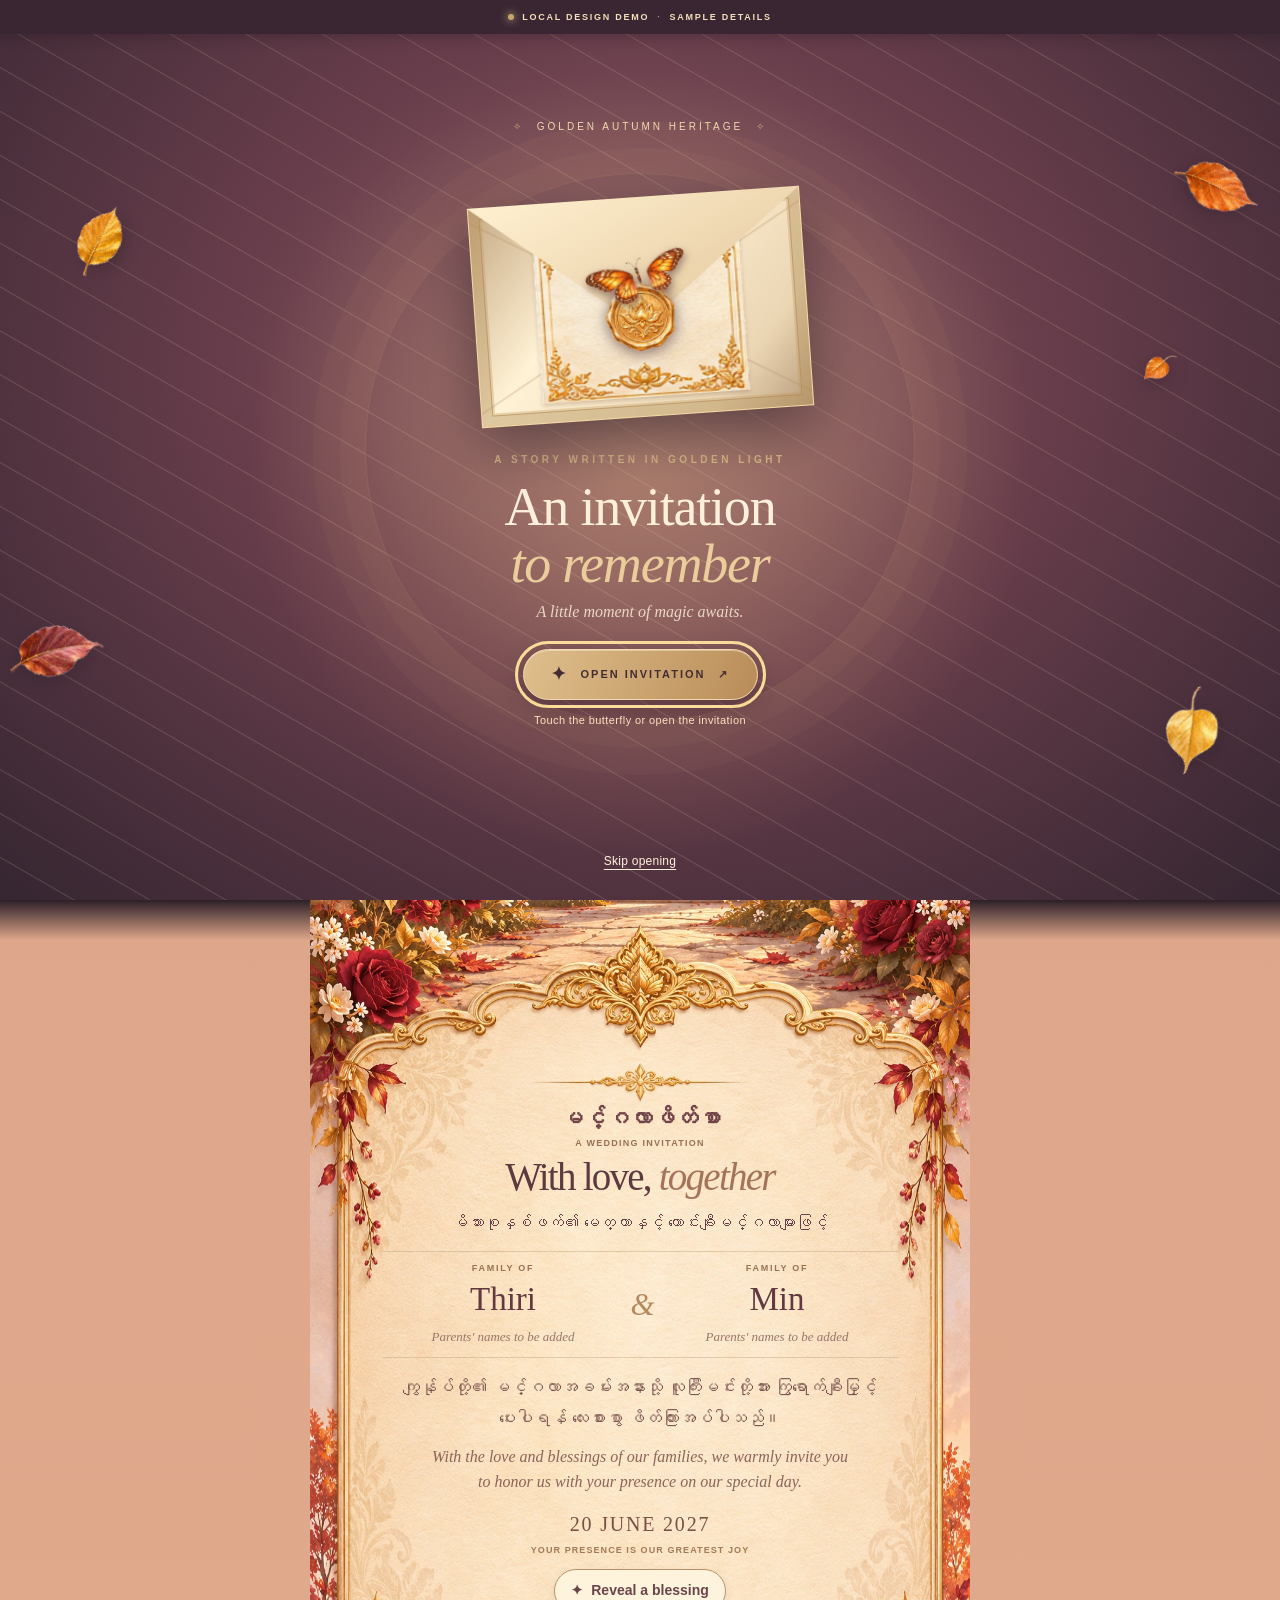
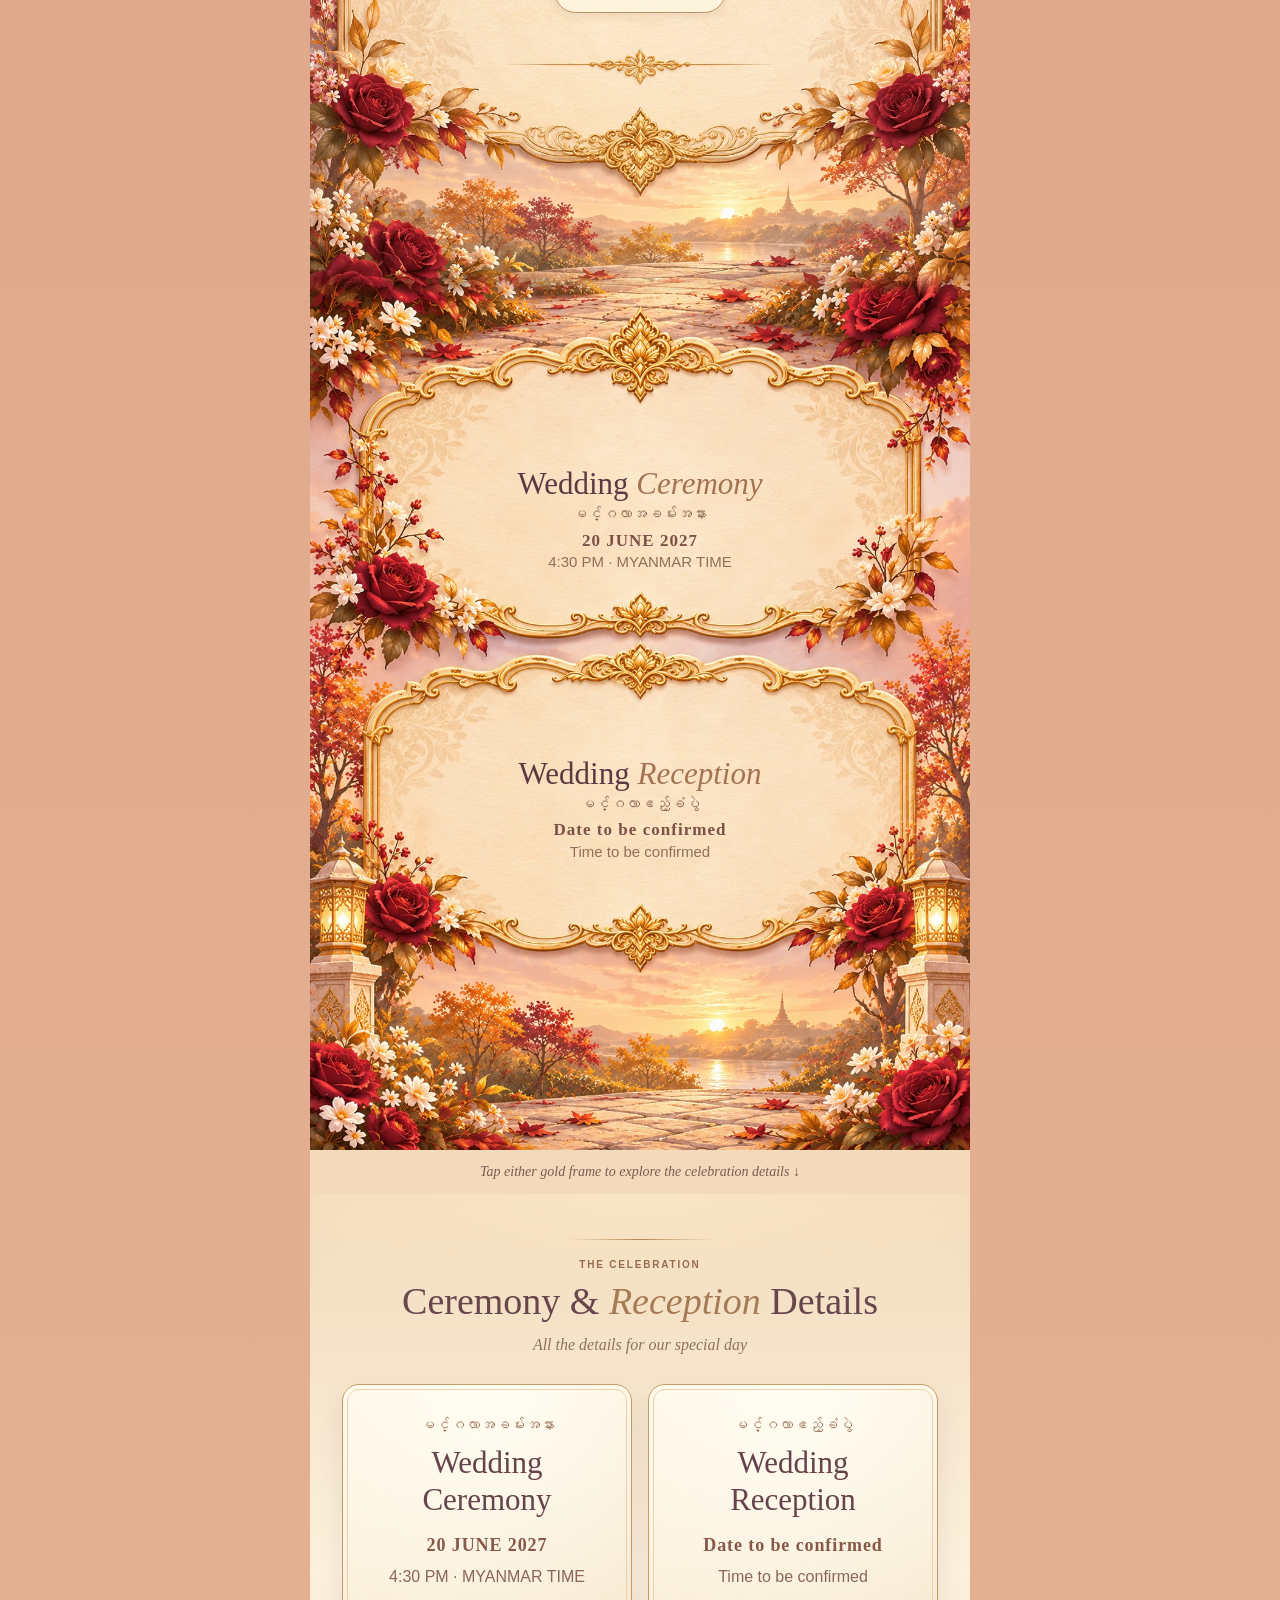
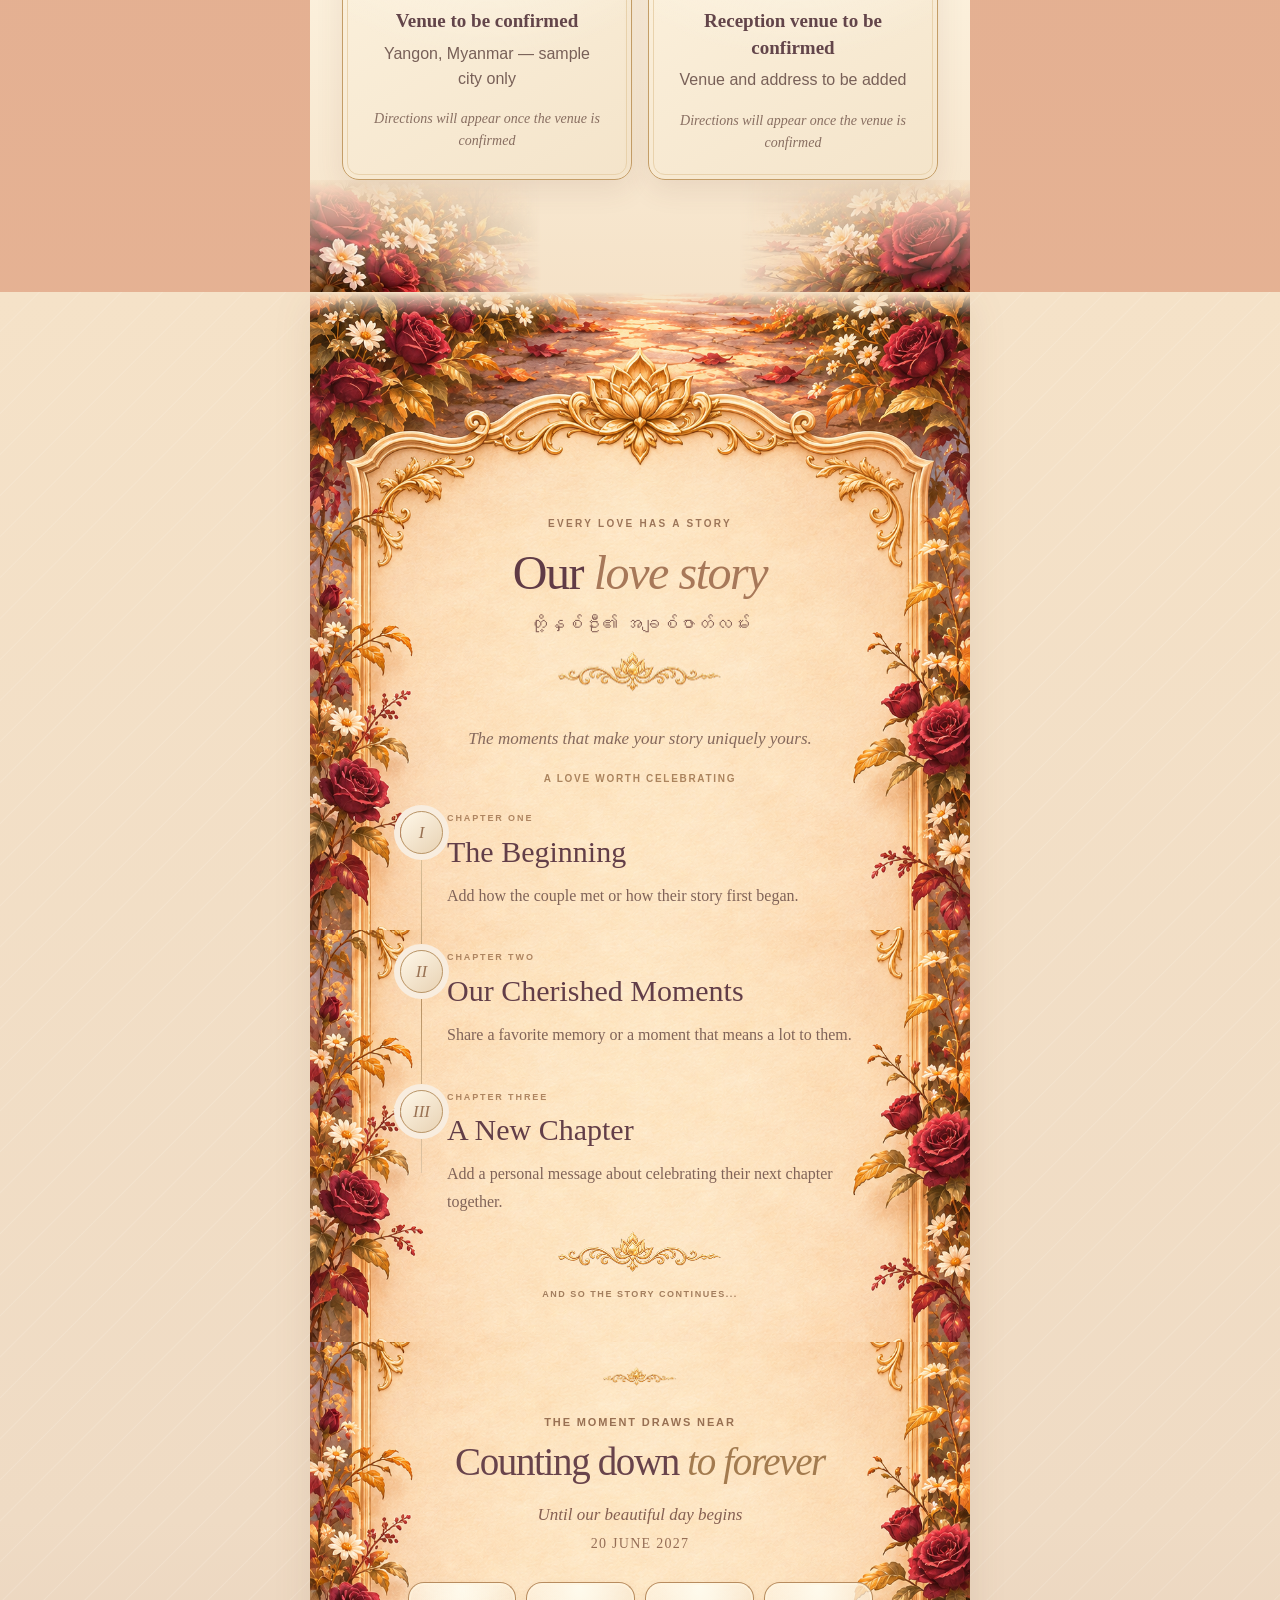
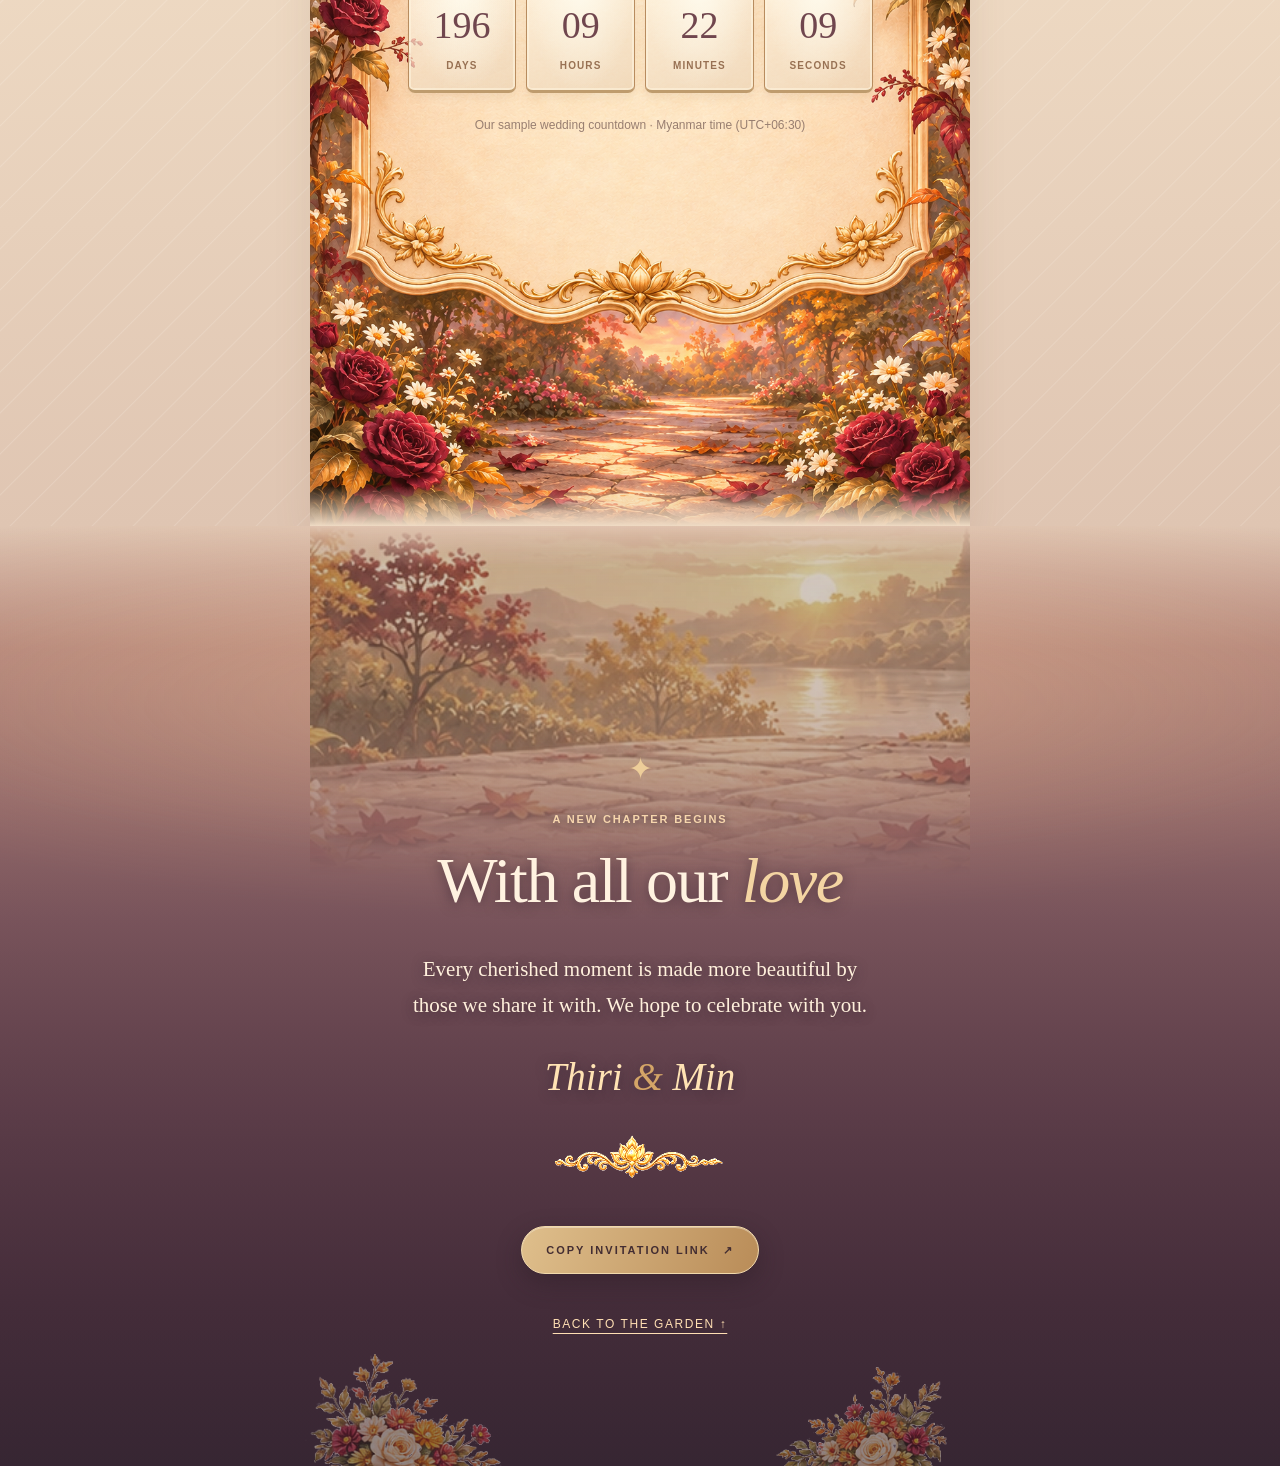
==== index.html @ 83f344c3 "feat(closing): add foreground path to bridge the illustration boundary" ====
<!doctype html>
<html lang="en">
<head>
  <meta charset="utf-8" />
  <meta name="viewport" content="width=device-width, initial-scale=1, viewport-fit=cover" />
  <meta name="theme-color" content="#4d2f39" />
  <meta name="description" content="Golden Autumn Heritage — an interactive Myanmar-inspired wedding invitation prototype." />
  <title>Golden Autumn Heritage — Interactive Invitation Preview</title>
  <link rel="stylesheet" href="styles.css" />
  <link rel="stylesheet" href="artwork.css" />
  <link rel="stylesheet" href="invitation.css" />
  <link rel="stylesheet" href="events.css" />
  <link rel="stylesheet" href="events-art.css" />
  <link rel="stylesheet" href="story.css" />
  <link rel="stylesheet" href="hero-quality.css" />
  <link rel="stylesheet" href="flow-quality.css" />
  <link rel="stylesheet" href="event-reading.css" />
  <link rel="stylesheet" href="scene-motion.css" />
  <link rel="stylesheet" href="garden-ambient.css" />
  <link rel="stylesheet" href="skin-themes.css" />
  <link rel="stylesheet" href="story-art-v5.css" />
  <link rel="stylesheet" href="countdown-garden.css" />
  <link rel="stylesheet" href="closing-garden.css" />
</head>
<body class="not-opened">
  <div class="demo-bar" aria-label="Prototype notice"><span class="demo-indicator"></span> LOCAL DESIGN DEMO <span class="demo-separator">·</span> SAMPLE DETAILS</div>

  <div class="cover" id="openingCover" role="dialog" aria-modal="true" aria-labelledby="openingTitle">
    <div class="cover-aura" aria-hidden="true"></div>
    <div class="cover-leaves" aria-hidden="true">
      <img src="23_leaf_golden_teak.png" class="cover-leaf c1" alt="" />
      <img src="24_leaf_copper_teak.png" class="cover-leaf c2" alt="" />
      <img src="25_leaf_burgundy_teak.png" class="cover-leaf c3" alt="" />
      <img src="26_leaf_golden_bodhi.png" class="cover-leaf c4" alt="" />
      <img src="27_leaf_orange_bodhi.png" class="cover-leaf c5" alt="" />
    </div>
    <div class="cover-topline"><span class="star">✧</span> <span class="skin-name">GOLDEN AUTUMN HERITAGE</span> <span class="star">✧</span></div>
    <button class="envelope" type="button" aria-label="Tap the butterfly to open the invitation">
      <span class="envelope-top"></span><span class="envelope-bottom"></span>
      <img class="opening-card-art" src="29_opening_invitation_card.png" alt="" />
      <span class="envelope-trim"></span>
      <span class="wax-seal"><img class="wax-seal-art" src="30_wax_seal.png" alt="" /></span>
      <span class="butterfly butterfly--cover" id="butterfly" aria-hidden="true">
        <img class="wing wing--left" src="21_butterfly_left_wing.png" alt="" />
        <img class="wing wing--right" src="22_butterfly_right_wing.png" alt="" />
        <img class="butterfly-body" src="20_butterfly_body.png" alt="" />
      </span>
    </button>
    <div class="cover-copy"><span class="overline">A STORY WRITTEN IN GOLDEN LIGHT</span><h1 id="openingTitle">An invitation<br /><em>to remember</em></h1><p>A little moment of magic awaits.</p></div>
    <button id="openInvitation" class="open-button" type="button"><span class="open-button-icon">✦</span> OPEN INVITATION <span aria-hidden="true">↗</span></button>
    <p class="cover-hint">Touch the butterfly or open the invitation</p>
    <button class="skip-button" id="skipOpening" type="button">Skip opening</button>
  </div>

  <main id="mainContent" inert>
    <section class="hero" id="home" aria-label="Welcome to the wedding invitation">
      <div class="hero-scene" aria-hidden="true">
        <!-- One cohesive master illustration; do not split the gateway, trees or flowers. -->
        <picture>
          <source type="image/webp" srcset="art/golden_autumn_heritage_master_v4.webp" />
          <img class="hero-master" src="art/golden_autumn_heritage_master_v4.png" alt="" width="853" height="1844" fetchpriority="high" decoding="async" />
        </picture>
        <!-- Only temporary leaves from the butterfly opening; not scroll/parallax layers. -->
        <div class="leaf-field" id="leafField"></div>
        <div class="garden-ambient" id="gardenAmbient" aria-hidden="true"></div>
      </div>
      <div class="hero-topline"><span>❦</span> <span class="skin-name">GOLDEN AUTUMN HERITAGE</span> <span>❦</span></div>
      <!-- Optional replayable magic: independent transparent butterfly, never
           animated scenery. Native button stays keyboard and touch accessible. -->
      <button class="hero-butterfly-button" id="heroButterfly" type="button"
              aria-label="Watch the butterfly take a short flight">
        <span class="hero-butterfly" aria-hidden="true">
          <img class="hero-butterfly-wing hero-butterfly-wing--left" src="21_butterfly_left_wing.png" alt="" width="39" height="58" loading="lazy" decoding="async" />
          <img class="hero-butterfly-wing hero-butterfly-wing--right" src="22_butterfly_right_wing.png" alt="" width="39" height="58" loading="lazy" decoding="async" />
          <img class="hero-butterfly-body" src="20_butterfly_body.png" alt="" width="26" height="63" loading="lazy" decoding="async" />
        </span>
        <span class="hero-butterfly-hint" aria-hidden="true">TAP FOR MAGIC</span>
      </button>

      <div class="hero-words" id="heroWords">
        <p class="hero-eyebrow">TOGETHER WITH THEIR FAMILIES</p>
        <p class="hero-smalltitle">THE WEDDING OF</p>
        <h2 tabindex="-1" id="heroTitle"><span data-name="first">Thiri</span><span class="ampersand">&</span><span data-name="second">Min</span></h2>
        <img src="31_gold_ornamental_divider.png" class="divider-art" alt="" />
        <p class="hero-date" data-date-text>20 JUNE 2027</p>
        <p class="hero-subtitle">A celebration of love, family & forever</p>
      </div>
      <a class="scroll-cue" href="#invitation" aria-label="Scroll to the invitation"><span>SCROLL TO EXPLORE</span><span class="scroll-line"></span></a>
    </section>

    <div class="garden-flow">
      <section class="content-section invitation-section" id="invitation" aria-labelledby="invitationTitle">
        <!-- One approved illustrated invitation master; the artwork is applied in CSS
             as a scalable nine-slice of the SAME image to protect ornate corners
             while allowing variable-length Burmese and English text. -->
        <article class="heritage-invitation" aria-label="Family wedding invitation">
          <div class="heritage-invitation-inner">
            <header class="invitation-section-intro">
              <p class="heritage-burmese-title" lang="my">မင်္ဂလာဖိတ်စာ</p>
              <p class="heritage-english-title">A WEDDING INVITATION</p>
              <h2 class="section-heading" id="invitationTitle">With love, <em>together</em></h2>
            </header>

            <p class="heritage-invitation-intro burmese" lang="my">
              မိသားစုနှစ်ဖက်၏ မေတ္တာနှင့် ကောင်းချီးမင်္ဂလာများဖြင့်
            </p>

            <div class="heritage-families" aria-label="The two families">
              <div class="heritage-family">
                <p class="heritage-family-label">FAMILY OF</p>
                <strong class="heritage-family-person" data-name="first">Thiri</strong>
                <span class="heritage-family-parents" data-family="first">Parents' names to be added</span>
              </div>
              <span class="heritage-family-join" aria-hidden="true">&amp;</span>
              <div class="heritage-family">
                <p class="heritage-family-label">FAMILY OF</p>
                <strong class="heritage-family-person" data-name="second">Min</strong>
                <span class="heritage-family-parents" data-family="second">Parents' names to be added</span>
              </div>
            </div>

            <p class="heritage-invitation-main burmese" lang="my">
              ကျွန်ုပ်တို့၏ မင်္ဂလာအခမ်းအနားသို့ လူကြီးမင်းတို့အား
              ကြွရောက်ချီးမြှင့်ပေးပါရန် လေးစားစွာ ဖိတ်ကြားအပ်ပါသည်။
            </p>
            <p class="heritage-invitation-translation">
              With the love and blessings of our families, we warmly invite you
              to honor us with your presence on our special day.
            </p>
            <p class="heritage-date" data-date-text>20 JUNE 2027</p>
            <p class="heritage-footer-note">YOUR PRESENCE IS OUR GREATEST JOY</p>
            <button class="heritage-blessing-button" id="blessingToggle" type="button"
                    aria-expanded="false" aria-controls="invitationBlessing">
              <span aria-hidden="true">✦</span> <span class="heritage-blessing-label">Reveal a blessing</span>
            </button>
            <div class="heritage-blessing" id="invitationBlessing" hidden>
              <p lang="my">မေတ္တာတရားနှင့် ပျော်ရွှင်မှုများ အမြဲပြည့်ဝပါစေ။</p>
              <p>May your days together be filled with love, joy and cherished memories.</p>
            </div>
          </div>
        </article>
        <p class="fine-print heritage-demo-note">Demo invitation: replace the couple, date and parents' names with confirmed details before sharing with guests.</p>
      </section>

      <section class="content-section details-section" id="details" aria-labelledby="detailsTitle">
        <h2 class="scene-accessible-title" id="detailsTitle">Wedding Ceremony &amp; Reception</h2>
        <!-- One complete illustration, with BOTH carved event frames painted into it.
             The verified original PNG is stored locally in art/ and has matching source hash. -->
        <div class="ceremony-master-scene">
          <picture>
            <source type="image/webp" srcset="art/section3_ceremony_reception_master.webp" />
            <img class="ceremony-master-art" src="art/section3_ceremony_reception_master.png" width="1086" height="1448" loading="lazy" decoding="async" alt="" />
          </picture>

          <!-- A visual summary on the original hand-painted frames. The entire
               actionable event information is presented in readable cards below. -->
          <div class="celebration-events" aria-hidden="true">
            <article class="celebration-event" data-event="ceremony">
              <div class="celebration-event-inner">
                <h3>Wedding <em>Ceremony</em></h3>
                <p class="celebration-event-myanmar" lang="my">မင်္ဂလာအခမ်းအနား</p>
                <time class="celebration-event-date" data-event-field="date">20 JUNE 2027</time>
                <p class="celebration-event-time" data-event-field="time">4:30 PM · MYANMAR TIME</p>
              </div>
            </article>
            <article class="celebration-event" data-event="reception">
              <div class="celebration-event-inner">
                <h3>Wedding <em>Reception</em></h3>
                <p class="celebration-event-myanmar" lang="my">မင်္ဂလာဧည့်ခံပွဲ</p>
                <time class="celebration-event-date" data-event-field="date">Date to be confirmed</time>
                <p class="celebration-event-time" data-event-field="time">Time to be confirmed</p>
              </div>
            </article>
          </div>
          <a class="event-panel-hotspot event-panel-hotspot--ceremony" href="#ceremonyDetails"
             aria-label="View full wedding ceremony information"></a>
          <a class="event-panel-hotspot event-panel-hotspot--reception" href="#receptionDetails"
             aria-label="View full wedding reception information"></a>
        </div>
        <p class="event-panel-hint">Tap either gold frame to explore the celebration details <span aria-hidden="true">↓</span></p>

        <div class="event-reading-section" aria-labelledby="eventReadingTitle">
          <p class="event-reading-eyebrow">THE CELEBRATION</p>
          <h3 id="eventReadingTitle" class="event-reading-title">Ceremony &amp; <em>Reception</em> Details</h3>
          <p class="event-reading-caption">All the details for our special day</p>
          <div class="event-reading-grid">
            <article class="event-reading-card" id="ceremonyDetails" data-event="ceremony" aria-labelledby="ceremonyTitle">
              <p class="event-reading-type" lang="my">မင်္ဂလာအခမ်းအနား</p>
              <h4 id="ceremonyTitle">Wedding Ceremony</h4>
              <time class="event-reading-date" data-event-field="date">20 JUNE 2027</time>
              <p class="event-reading-time" data-event-field="time">4:30 PM · MYANMAR TIME</p>
              <p class="event-reading-venue" data-event-field="venue">Venue to be confirmed</p>
              <p class="event-reading-address" data-event-field="address">Yangon, Myanmar — sample city only</p>
              <a class="event-reading-directions" data-event-link hidden target="_blank" rel="noopener noreferrer" aria-label="Open directions to the wedding ceremony venue">GET DIRECTIONS <span aria-hidden="true">↗</span></a>
              <p class="event-reading-pending" data-event-pending>Directions will appear once the venue is confirmed</p>
            </article>
            <article class="event-reading-card" id="receptionDetails" data-event="reception" aria-labelledby="receptionTitle">
              <p class="event-reading-type" lang="my">မင်္ဂလာဧည့်ခံပွဲ</p>
              <h4 id="receptionTitle">Wedding Reception</h4>
              <time class="event-reading-date" data-event-field="date">Date to be confirmed</time>
              <p class="event-reading-time" data-event-field="time">Time to be confirmed</p>
              <p class="event-reading-venue" data-event-field="venue">Reception venue to be confirmed</p>
              <p class="event-reading-address" data-event-field="address">Venue and address to be added</p>
              <a class="event-reading-directions" data-event-link hidden target="_blank" rel="noopener noreferrer" aria-label="Open directions to the reception venue">GET DIRECTIONS <span aria-hidden="true">↗</span></a>
              <p class="event-reading-pending" data-event-pending>Directions will appear once the venue is confirmed</p>
            </article>
          </div>
        </div>
        <p class="celebration-disclaimer">Sample celebration details only. Confirm all dates, times, and venues before sharing this invitation with guests.</p>
      </section>

      <section class="content-section countdown-section story-countdown-section" id="countdown" aria-labelledby="storyTitle">
        <!-- The source painting is a repeatable ornate frame: upper/lower
             crests remain proportional, floral sides tile, editable text grows. -->
        <div class="story-illustrated-frame" aria-label="Illustrated love-story garden">
          <div class="story-illustrated-body">
        <div class="story-intro">
          <p class="eyebrow">EVERY LOVE HAS A STORY</p>
          <h2 class="section-heading" id="storyTitle">Our <em>love story</em></h2>
          <p class="story-intro-burmese" lang="my">တို့နှစ်ဦး၏ အချစ်ဇာတ်လမ်း</p>
          <img class="story-ornament" src="31_gold_ornamental_divider.png" alt="" loading="lazy" />
        </div>

        <div class="story-paper" aria-label="Personalizable love story">
          <div class="story-paper-inner">
            <p class="story-lede" data-story-intro>The moments that make your story uniquely yours.</p>
            <img class="story-corner story-corner--tl" src="32_gold_corner_ornament.png" alt="" loading="lazy" />
            <img class="story-corner story-corner--tr" src="32_gold_corner_ornament.png" alt="" loading="lazy" />
            <p class="story-caption">A LOVE WORTH CELEBRATING</p>

            <div class="story-chapters">
              <article class="story-chapter">
                <span class="story-chapter-marker" aria-hidden="true">I</span>
                <div class="story-chapter-content">
                  <p class="story-chapter-kicker">CHAPTER ONE</p>
                  <h3 data-story-title="0">The Beginning</h3>
                  <p data-story-text="0">Add how the couple met or how their story first began.</p>
                </div>
              </article>
              <article class="story-chapter">
                <span class="story-chapter-marker" aria-hidden="true">II</span>
                <div class="story-chapter-content">
                  <p class="story-chapter-kicker">CHAPTER TWO</p>
                  <h3 data-story-title="1">Our Cherished Moments</h3>
                  <p data-story-text="1">Share a favorite memory or a moment that means a lot to them.</p>
                </div>
              </article>
              <article class="story-chapter">
                <span class="story-chapter-marker" aria-hidden="true">III</span>
                <div class="story-chapter-content">
                  <p class="story-chapter-kicker">CHAPTER THREE</p>
                  <h3 data-story-title="2">A New Chapter</h3>
                  <p data-story-text="2">Add a personal message about celebrating their next chapter together.</p>
                </div>
              </article>
            </div>
            <img class="story-ornament story-paper-ornament" src="31_gold_ornamental_divider.png" alt="" loading="lazy" />
            <p class="story-endnote">AND SO THE STORY CONTINUES...</p>
            <img class="story-corner story-corner--bl" src="32_gold_corner_ornament.png" alt="" loading="lazy" />
            <img class="story-corner story-corner--br" src="32_gold_corner_ornament.png" alt="" loading="lazy" />
          </div>
        </div>

        <!-- The countdown belongs to the same illustrated garden parchment.
             Placing it before the bottom ornament keeps a single environment
             without introducing a second painted scenery seam. -->
        <div class="countdown-panel" aria-labelledby="countdownTitle">
          <img class="story-ornament countdown-ornament" src="31_gold_ornamental_divider.png" alt="" loading="lazy" />
          <p class="eyebrow">THE MOMENT DRAWS NEAR</p>
          <h2 class="section-heading" id="countdownTitle">Counting down <em>to forever</em></h2>
          <p class="countdown-intro" id="countdownStatus">Until our beautiful day begins</p>
          <p class="countdown-date" data-date-text>20 JUNE 2027</p>
          <div class="countdown-grid" role="timer" aria-label="Time remaining until the sample wedding date">
            <div class="countdown-box"><strong id="days">--</strong><span>DAYS</span></div>
            <div class="countdown-box"><strong id="hours">--</strong><span>HOURS</span></div>
            <div class="countdown-box"><strong id="minutes">--</strong><span>MINUTES</span></div>
            <div class="countdown-box"><strong id="seconds">--</strong><span>SECONDS</span></div>
          </div>
          <p class="countdown-footnote">Our sample wedding countdown · Myanmar time (UTC+06:30)</p>
        </div>
          </div><!-- /story-illustrated-body -->
        </div><!-- /story-illustrated-frame -->
        <p class="fine-print story-disclaimer">Love story text and date are demonstration placeholders. Replace them with details approved by the couple before sharing.</p>
      </section>

      <section class="content-section closing-section" id="closing" aria-labelledby="closingTitle">
        <!-- Use the approved lower garden scene as dusk artwork; decorative
             overlays never capture taps or obscure the live closing text. -->
        <div class="closing-garden-horizon" aria-hidden="true"></div>
        <div class="closing-garden-path" aria-hidden="true"></div>
        <div class="closing-garden-haze" aria-hidden="true"></div>
        <div class="closing-floral closing-floral--left" aria-hidden="true"></div>
        <div class="closing-floral closing-floral--right" aria-hidden="true"></div>
        <div class="closing-ornament">✦</div>
        <p class="eyebrow">A NEW CHAPTER BEGINS</p>
        <h2 class="section-heading" id="closingTitle">With all our <em>love</em></h2>
        <p class="closing-body">Every cherished moment is made more beautiful by those we share it with. We hope to celebrate with you.</p>
        <p class="closing-signature"><span class="closing-name" data-name="first">Thiri</span> <span aria-hidden="true">&amp;</span> <span class="closing-name" data-name="second">Min</span></p>
        <img src="31_gold_ornamental_divider.png" class="divider-art" alt="" />
        <button type="button" class="open-button share-button" id="shareButton">COPY INVITATION LINK <span aria-hidden="true">↗</span></button>
        <a class="back-to-top" href="#home">BACK TO THE GARDEN ↑</a>
      </section>
    </div>
  </main>
  <div class="toast" id="toast" role="status" aria-live="polite"></div>
  <script src="wedding-config.js" defer></script>
  <script src="app.js" defer></script>
  <script src="skin-packs.js" defer></script>
  <script src="skin-loader.js" defer></script>
  <script src="scene-motion.js" defer></script>
  <script src="garden-ambient.js" defer></script>
</body>
</html>
---- styles.css ----
:root{--wine:#4d2f39;--wine-deep:#2d2028;--burgundy:#763c48;--gold:#cba46d;--gold-bright:#f4d9a0;--ivory:#f5ead7;--ivory-soft:#eee0c7;--muted:#937a65;--display:Georgia,'Times New Roman',serif;--body:'Trebuchet MS','Segoe UI',Arial,sans-serif}
*{box-sizing:border-box}html{scroll-behavior:smooth}body{margin:0;background:var(--wine-deep);color:var(--ivory);font-family:var(--body);overflow-x:hidden}button,a{-webkit-tap-highlight-color:transparent}button{font:inherit;cursor:pointer}a{color:inherit}button:focus-visible,a:focus-visible{outline:3px solid #f9db9a;outline-offset:5px}img{display:block;max-width:100%}em{font-style:italic;font-weight:normal}::selection{background:#cda778;color:#382830}
.demo-bar{position:fixed;top:0;left:0;width:100%;height:34px;display:flex;gap:8px;align-items:center;justify-content:center;background:#392632;color:#f3dfb9;z-index:100;letter-spacing:1.75px;font-size:9px;font-weight:700;box-shadow:0 4px 12px #281b2450;text-align:center;padding:0 8px}.demo-indicator{background:#c9a46c;border-radius:50%;height:6px;width:6px;box-shadow:0 0 8px #ffdfa1}.demo-separator{opacity:.55}
body.not-opened{overflow:hidden}.cover{position:fixed;inset:34px 0 0;z-index:50;display:flex;flex-direction:column;align-items:center;justify-content:center;overflow:hidden;background:radial-gradient(ellipse at 50% 38%,#94666a 0%,#683d4b 45%,#352631 100%);isolation:isolate;transition:opacity .9s ease,visibility .9s ease}.cover::before,.cover::after{content:"";position:absolute;z-index:-1;pointer-events:none}.cover::before{width:95vmin;height:95vmin;top:0;background:radial-gradient(circle,#e6b68165 0%,transparent 65%)}.cover::after{inset:0;opacity:.16;background:repeating-linear-gradient(30deg,transparent 0 36px,#ffe3b9 37px,transparent 38px)}.cover.is-revealing{opacity:0;visibility:hidden;pointer-events:none;transition-delay:2.15s}.cover.is-skipped{opacity:0;visibility:hidden;pointer-events:none;transition-duration:.2s}.cover-topline{position:absolute;top:8%;font-size:10px;letter-spacing:3px;color:#f1d8ae;text-align:center}.star{color:#d2ae74;margin:0 7px}.cover-aura{position:absolute;width:90vw;height:90vw;max-width:550px;max-height:550px;top:16%;left:50%;transform:translateX(-50%);border:1px solid #e4b77b26;border-radius:50%;box-shadow:0 0 0 25px #e4b77b08,0 0 0 52px #e4b77b08}
.envelope{height:220px;width:min(80vw,333px);position:relative;flex:0 0 auto;filter:drop-shadow(0 19px 29px #23182391);transform:rotate(-4deg);transition:transform 1.3s cubic-bezier(.2,.7,.2,1),opacity 1s ease;isolation:isolate}.envelope-bottom{position:absolute;inset:0;background:linear-gradient(130deg,#c5a882,#fff2d5 36%,#ebd6b4 80%,#b89b7a);border:1px solid #f5d9a4;box-shadow:inset 0 0 0 11px #a47f5426,inset 0 0 0 13px #bb965b55}.envelope-bottom::before{content:"";position:absolute;inset:0;background:linear-gradient(150deg,transparent 49.7%,#b38b60 50%,transparent 50.5%),linear-gradient(210deg,transparent 49.7%,#b38b60 50%,transparent 50.5%);opacity:.36}.envelope-top{position:absolute;z-index:2;left:0;right:0;top:0;height:62%;background:linear-gradient(155deg,#fff0d1,#e7cda3 80%);clip-path:polygon(0 0,100% 0,50% 96%);filter:drop-shadow(0 4px 4px #7e594b55);transform-origin:center top;transition:transform .95s ease}.envelope-trim{position:absolute;inset:11px;border:1px solid #b68b58aa;pointer-events:none}.wax-seal{z-index:4;position:absolute;left:50%;top:54%;transform:translate(-50%,-50%);border:2px solid #c79c57;width:62px;height:62px;border-radius:50%;display:grid;place-items:center;background:radial-gradient(circle at 33% 25%,#c58d6b,#793c43 70%);box-shadow:0 3px 12px #593a43aa,inset 0 0 0 4px #e9bd805e}.wax-seal span{font-family:var(--display);font-size:32px;color:#f1ca83}
.butterfly{height:55px;width:66px;position:absolute;z-index:6;left:50%;top:36%;transform:translate(-50%,-50%) rotate(-15deg);pointer-events:none;filter:drop-shadow(0 4px 4px #4c2e3788)}.wing{position:absolute;top:7px;width:30px;height:38px;background:radial-gradient(circle at 38% 40%,#f8e0ae 0 17%,#bf875e 18% 31%,#6c3543 33% 56%,#d9a569 58% 70%,#6f3746 78%);border:1px solid #f2d2a2;transform-origin:center bottom;animation:wing-flap .8s ease-in-out infinite alternate}.wing--left{left:2px;border-radius:88% 19% 64% 35%;transform:rotate(-24deg)}.wing--right{right:2px;border-radius:19% 88% 35% 64%;transform:rotate(24deg);animation-delay:-.35s}.butterfly-body{position:absolute;width:6px;height:35px;left:calc(50% - 3px);top:11px;border-radius:90%;background:linear-gradient(#c7a16b,#362630)}.butterfly-body::after,.butterfly-body::before{content:"";width:1px;height:13px;background:#ead6ad;position:absolute;top:-8px;left:3px;transform:rotate(28deg);transform-origin:bottom}.butterfly-body::after{transform:rotate(-28deg)}@keyframes wing-flap{from{transform:scaleX(.55) rotate(-14deg)}to{transform:scaleX(1) rotate(-35deg)}}.is-revealing .envelope-top{transform:rotateX(170deg)}.is-revealing .envelope{transform:translateY(-5px) scale(1.18) rotate(0deg);opacity:0;transition-delay:.5s}.is-revealing .butterfly{animation:butterfly-flight 2s cubic-bezier(.25,.6,.3,1) forwards}@keyframes butterfly-flight{0%{transform:translate(-50%,-50%) rotate(-15deg) scale(1)}30%{transform:translate(27px,-65px) rotate(21deg) scale(1.18)}65%{transform:translate(-45px,-170px) rotate(-15deg) scale(.85)}100%{transform:translate(155px,-300px) rotate(22deg) scale(.35);opacity:0}}.is-revealing .wing{animation-duration:.15s}
.cover-leaves{position:absolute;inset:0;pointer-events:none}.cover-leaf{width:70px;position:absolute;animation:idle-leaf 6s ease-in-out infinite alternate;filter:drop-shadow(0 5px 9px #2a1d2966)}.c1{top:21%;left:5%;transform:rotate(-35deg)}.c2{top:15%;right:1%;width:95px;transform:rotate(50deg);animation-delay:-2s}.c3{bottom:25%;left:0;width:105px;transform:rotate(13deg);animation-delay:-1s}.c4{bottom:16%;right:4%;transform:rotate(-33deg);animation-delay:-3s}.c5{top:37%;right:8%;width:34px;animation-delay:-4s}@keyframes idle-leaf{to{translate:5px 12px;rotate:7deg}}.is-revealing .cover-leaf{animation:scatter-away 2s ease-in forwards}@keyframes scatter-away{to{translate:150px -280px;rotate:145deg;opacity:0}}
.cover-copy{text-align:center;margin-top:40px;padding:0 22px;transition:opacity .5s}.cover-copy .overline,.eyebrow{font-size:10px;letter-spacing:3.5px;color:#d9b886;font-weight:700}.cover-copy h1{font-family:var(--display);font-size:clamp(36px,8vw,54px);line-height:1.05;font-weight:400;letter-spacing:-1.2px;margin:12px 0 10px;color:#fff0db}.cover-copy h1 em{color:#ebcd9b}.cover-copy p{font-family:var(--display);font-style:italic;font-size:16px;color:#ead7c6;margin:8px 0 0}.open-button{background:linear-gradient(112deg,#dfbf8c,#b98c58);color:#432d32;border:1px solid #f1d9ab;box-shadow:0 9px 25px #28192162,inset 0 1px 0 #ffffff5c;min-height:51px;min-width:235px;padding:13px 24px;margin-top:28px;border-radius:100px;font-size:11px;letter-spacing:2px;font-weight:800;display:inline-flex;align-items:center;justify-content:center;gap:13px;transition:transform .2s,box-shadow .2s}.open-button:hover{transform:translateY(-3px);box-shadow:0 13px 30px #28192180}.open-button-icon{font-size:18px}.cover-hint{margin-top:14px;color:#dec3a8;font-size:11px;letter-spacing:.4px;text-align:center}.skip-button{position:absolute;bottom:calc(17px + env(safe-area-inset-bottom));background:none;border:0;color:#eed2af99;text-decoration:underline;text-underline-offset:4px;font-size:11px;padding:12px}.cover.is-revealing .cover-copy,.cover.is-revealing .open-button,.cover.is-revealing .cover-hint{opacity:0;pointer-events:none}
.hero{min-height:calc(100svh - 34px);height:min(970px,calc(100svh - 34px));margin-top:34px;position:relative;display:flex;align-items:center;justify-content:center;isolation:isolate;overflow:hidden;background:#a16e6e}.hero-scene{position:absolute;inset:0;z-index:-1;overflow:hidden}.scenery,.gateway{position:absolute;width:100%;height:100%;object-fit:cover;object-position:center}.scenery{scale:1.04}.gateway{z-index:3;opacity:0;transform:translateY(22px) scale(.97);transition:opacity 1s ease,transform 1.5s cubic-bezier(.2,.7,.3,1)}.has-opened .gateway{opacity:1;transform:none}.sunbeam{position:absolute;inset:0;background:radial-gradient(ellipse at 69% 27%,#ffdda55c,transparent 43%),linear-gradient(128deg,transparent 28%,#fff3ca19 45%,transparent 69%);mix-blend-mode:screen;z-index:4;pointer-events:none;animation:sun-pulse 9s ease-in-out infinite alternate}@keyframes sun-pulse{to{opacity:.55}}.floral{position:absolute;z-index:7;bottom:-18%;height:100%;width:auto;max-width:45%;object-fit:contain;pointer-events:none;transform-origin:bottom}.floral--left{left:-10%;animation:sway-left 8s ease-in-out infinite alternate}.floral--right{right:-10%;animation:sway-right 9s ease-in-out infinite alternate}@keyframes sway-left{to{transform:rotate(2deg) translateX(4px)}}@keyframes sway-right{to{transform:rotate(-2deg) translateX(-4px)}}.scene-vignette{position:absolute;inset:0;z-index:9;pointer-events:none;background:linear-gradient(to bottom,#4a2c3b5f 0%,transparent 22%,transparent 67%,#30242b77 100%),linear-gradient(to right,#3b283036,transparent 20%,transparent 80%,#3b283038)}.hero-topline{position:absolute;top:5%;z-index:10;font-size:9px;letter-spacing:2.4px;color:#f6e5c8;text-shadow:0 2px 8px #40272c;text-align:center}.hero-topline span{color:#e5bc82;margin:0 8px}.hero-words{position:relative;z-index:10;text-align:center;padding:0 20px;margin-top:6vh;color:#69404a;opacity:0;transform:translateY(19px);transition:opacity 1.2s ease,transform 1.3s ease;text-shadow:0 1px 10px #ffefdbb8;max-width:460px;width:100%}.has-opened .hero-words{opacity:1;transform:none;transition-delay:.5s}.hero-eyebrow{font-size:9px;letter-spacing:2px;font-weight:700;color:#815c47;margin:0 0 18px}.hero-smalltitle{font-family:var(--display);font-size:16px;letter-spacing:3.5px;margin:0 0 10px}.hero-words h2{font-family:var(--display);font-size:clamp(42px,10vw,68px);font-weight:400;line-height:.98;letter-spacing:-1px;margin:0;display:flex;align-items:center;justify-content:center;flex-wrap:wrap;column-gap:10px}.hero-words h2 span:not(.ampersand){display:block}.ampersand{color:#a77850;font-weight:400;font-size:.68em;font-style:italic}.divider-art{width:min(230px,75%);height:auto;margin:19px auto 15px}.hero-date{font-family:var(--display);font-size:18px;letter-spacing:2px;margin:0;color:#8b5c3e}.hero-subtitle{font-family:var(--display);font-size:14px;font-style:italic;margin:16px auto 0;max-width:260px;line-height:1.5;color:#795d50}.scroll-cue{position:absolute;bottom:4%;left:50%;transform:translateX(-50%);z-index:12;text-decoration:none;display:flex;flex-direction:column;gap:10px;align-items:center;color:#f4d8aa;text-shadow:0 2px 6px #33232d;opacity:0;transition:opacity 1s ease;transition-delay:1s}.has-opened .scroll-cue{opacity:1}.scroll-cue>span:first-child{white-space:nowrap;font-size:9px;letter-spacing:2.4px;font-weight:700}.scroll-line{height:35px;width:1px;background:linear-gradient(#f0d2a6,transparent);animation:scroll-pulse 1.9s ease-in-out infinite}@keyframes scroll-pulse{50%{transform:translateY(7px);opacity:.45}}
.leaf-field{position:absolute;inset:0;overflow:hidden;z-index:8;pointer-events:none}.falling-leaf{position:absolute;width:40px;height:45px;opacity:0;object-fit:contain;pointer-events:none;will-change:transform,opacity}.falling-leaf.is-gust{animation:gust var(--duration,2.3s) cubic-bezier(.3,.35,.8,1) var(--delay,0s) forwards}@keyframes gust{0%{opacity:0;transform:translate(0,0) rotate(0deg) scale(.8)}12%{opacity:.95}80%{opacity:.9}100%{opacity:0;transform:translate(var(--dx,150px),var(--dy,-250px)) rotate(var(--rotation,220deg)) scale(.5)}}.falling-leaf.is-ambient{opacity:.78;animation:ambient-fall var(--duration,15s) linear forwards}@keyframes ambient-fall{0%{transform:translate(0,-100px) rotate(0);opacity:0}10%{opacity:.75}88%{opacity:.8}100%{transform:translate(var(--dx,42px),calc(100vh + 100px)) rotate(var(--rotation,260deg));opacity:0}}
.garden-flow{background:linear-gradient(#ead8bf 0%,#f2e5d0 18%,#e6d3b9 45%,#ad806b 76%,#4b3039 100%);position:relative;overflow:hidden}.garden-flow::before,.garden-flow::after{content:"";position:absolute;width:360px;height:1100px;top:30px;background-image:url('assets/floral-left.svg');background-size:contain;background-repeat:no-repeat;opacity:.13;pointer-events:none;filter:saturate(.6)}.garden-flow::before{left:-250px}.garden-flow::after{right:-250px;transform:scaleX(-1)}.content-section{position:relative;max-width:950px;margin:auto;min-height:670px;padding:100px 22px 110px;display:flex;flex-direction:column;align-items:center;justify-content:center;text-align:center;color:#654149}.section-ornament{font-family:var(--display);font-size:18px;color:#bb905a;letter-spacing:15px;margin-bottom:26px}.eyebrow{color:#9b6e4e;font-size:10px;letter-spacing:3px;font-weight:800;margin:0 0 17px}.section-heading{font:normal clamp(38px,7.5vw,62px)/1.14 var(--display);margin:0;color:#58333f;letter-spacing:-1.4px}.section-heading em{color:#a87455}.content-section .divider-art{margin:15px auto 24px}.paper-message{background:linear-gradient(135deg,#fff8e9eb,#f6e8cfe8);border:1px solid #b8966d88;box-shadow:0 14px 40px #6846361d,inset 0 0 0 8px #f5ebd9,inset 0 0 0 9px #be965b5c;position:relative;width:min(100%,590px);padding:55px 35px;font-family:var(--display);font-size:18px;line-height:1.82;color:#66484c}.paper-message p{margin:0 0 18px}.paper-message p:last-of-type{margin:0}.paper-message .burmese{font-family:'Myanmar Text','Noto Sans Myanmar','Pyidaungsu',sans-serif;font-size:15px;line-height:2.35;color:#8d614f}.paper-corner{position:absolute;color:#af8752;font:32px var(--display)}.paper-corner--tl{left:14px;top:10px}.paper-corner--tr{right:14px;top:10px;transform:scaleX(-1)}.paper-corner--bl{left:14px;bottom:10px;transform:scaleY(-1)}.paper-corner--br{right:14px;bottom:10px;transform:scale(-1)}.fine-print{font-size:11px;letter-spacing:.4px;color:#876e66;margin-top:23px;line-height:1.6}
.details-section{min-height:710px}.event-card{width:min(100%,460px);padding:37px 28px 29px;position:relative;border:1px solid #ba9160;background:linear-gradient(150deg,#f9edda,#f1ddc2);box-shadow:0 12px 35px #69483c25,inset 0 0 0 6px #f2e3c8;color:#6b4748}.event-card::before,.event-card::after{content:"✦";color:#b58c58;position:absolute;top:12px;font-size:18px}.event-card::before{left:16px}.event-card::after{right:16px}.event-card-label{letter-spacing:2.5px;font-size:10px;color:#92694a;font-weight:700;margin:5px 0 15px}.date-number{font:normal 104px/.9 var(--display);color:#764751}.event-month{font-family:var(--display);font-size:24px;letter-spacing:5px;margin:13px 0 20px}.event-rule{height:1px;background:linear-gradient(90deg,transparent,#b38c5d,transparent);margin:25px auto;width:73%}.detail-row{display:flex;align-items:center;justify-content:center;gap:10px;text-align:left;font-size:16px;margin:20px 0}.detail-row small{display:block;font-size:10px;letter-spacing:1.2px;color:#977d70;margin-top:5px}.detail-icon{font-size:26px;color:#a77d50;width:30px}.outline-button{min-height:43px;display:inline-flex;align-items:center;gap:12px;padding:13px 24px;border:1px solid #a78258;border-radius:100px;text-decoration:none;font-size:10px;font-weight:800;letter-spacing:1.8px;color:#70444b;margin-top:15px;transition:background .2s}.outline-button:hover{background:#cba46d25}.event-note{font-size:10px;color:#90796c;margin:17px 0 0}
.countdown-section{min-height:570px}.countdown-intro{font:italic 17px var(--display);color:#8c5f5f;margin:25px 0 35px}.countdown-grid{display:flex;justify-content:center;gap:8px;width:min(100%,550px)}.countdown-box{border:1px solid #b99067a8;background:#fff3db70;flex:1;min-width:0;padding:22px 6px;box-shadow:0 5px 10px #48322c0d}.countdown-box strong{display:block;font:normal clamp(32px,6vw,56px) var(--display);color:#6f3d4a}.countdown-box span{display:block;font-size:9px;font-weight:700;letter-spacing:1.6px;color:#926b56;margin-top:8px}
.closing-section{min-height:690px;overflow:hidden;color:#f5e8d0}.closing-section::before{content:"";position:absolute;inset:0;background:radial-gradient(ellipse at 50% 12%,#e3b27b77,transparent 50%),linear-gradient(#825b61bb,#482d38e0);z-index:0}.closing-section>*{position:relative;z-index:1}.closing-ornament{font-size:29px;color:#f4d6a6;margin-bottom:22px}.closing-section .eyebrow{color:#e4c191}.closing-section .section-heading{color:#f9e9d6}.closing-section .section-heading em{color:#ebbf8a}.closing-body{max-width:480px;font:normal 20px/1.8 var(--display);color:#f2dfcf;margin:34px auto 30px}.closing-signature{font:italic 36px var(--display);margin:0;color:#f5d9a8}.closing-signature span{font-size:25px;color:#d4a567}.closing-section .divider-art{filter:brightness(1.3);margin:22px auto 5px}.share-button{margin-top:25px}.back-to-top{margin-top:35px;text-decoration:none;letter-spacing:2px;font-size:10px;color:#e2c49f}.back-to-top:hover{text-decoration:underline}.toast{position:fixed;bottom:25px;left:50%;transform:translate(-50%,25px);border-radius:8px;background:#f7e7c9;color:#483039;padding:12px 18px;font-size:13px;box-shadow:0 8px 28px #0004;opacity:0;pointer-events:none;z-index:150;transition:all .3s}.toast.is-visible{opacity:1;transform:translate(-50%,0)}
@media(min-width:680px){.hero{height:min(1100px,calc(100svh - 34px));min-height:710px}.hero-scene{left:50%;width:min(100%,660px);transform:translateX(-50%);box-shadow:0 0 95px #432a3b52}.hero{background:radial-gradient(ellipse at center,#b87d70,#51323e)}.hero-words{margin-top:70px}.hero-topline{top:6%}.cover-topline{top:10%}.cover-copy{margin-top:32px}.floral{max-width:52%}.content-section{padding-top:115px;padding-bottom:135px}}@media(max-width:410px){.hero-words{margin-top:9vh}.hero-eyebrow{font-size:8px;letter-spacing:1.4px}.hero-words h2{font-size:40px}.hero-smalltitle{font-size:13px}.hero-date{font-size:15px}.floral{height:92%;max-width:48%}.envelope{height:175px;width:270px}.cover-copy h1{font-size:38px}.cover-copy{margin-top:30px}.paper-message{padding:40px 20px;font-size:16px}.section-ornament{margin-bottom:20px}.content-section{padding:85px 18px}.countdown-box strong{font-size:29px}.countdown-box span{font-size:8px;letter-spacing:.8px}}@media(max-height:690px){.cover-topline{top:4%}.cover-copy{margin-top:18px}.envelope{height:140px;width:230px}.cover-copy h1{font-size:31px}.cover-copy p{font-size:13px}.cover-copy .overline{font-size:8px}.open-button{margin-top:14px;min-height:43px}.cover-hint{margin:7px}.hero-words{margin-top:10vh}.hero-words h2{font-size:clamp(36px,8vw,49px)}.hero-topline{top:4%}.hero-words .divider-art{margin:10px auto}.scroll-cue{bottom:2%}}
@media(prefers-reduced-motion:reduce){*,*::before,*::after{scroll-behavior:auto!important;animation-duration:.001ms!important;animation-iteration-count:1!important;transition-duration:.001ms!important}.hero-words,.gateway{opacity:1;transform:none}.cover.is-revealing{transition:none}.scroll-cue{opacity:1}}
---- artwork.css ----
/* Golden Autumn Heritage — unified master-image hero
   The illustrated garden is a SINGLE image. Only HTML text and brief opening
   leaves overlay it. There is no separate scenery, scroll animation or parallax.
   Do not recolor, filter or reassemble the approved illustration.
*/
.hero {
  background: radial-gradient(ellipse at center, #e8bdaa, #765a59 84%);
}
.hero-scene {
  position: absolute;
  inset: 0;
  z-index: -1;
  overflow: hidden;
  background: #e5bda9;
}
.hero-master {
  display: block;
  position: absolute;
  inset: 0;
  width: 100%;
  height: 100%;
  max-width: none;
  object-fit: cover;
  object-position: center center;
  pointer-events: none;
  user-select: none;
  -webkit-user-drag: none;
}
/* Keep the image's original framing on phones; desktop is a centered portrait. */
@media (min-width: 680px) {
  .hero { background: radial-gradient(ellipse at center, #c49583, #51323e); }
  .hero-scene { width: min(100%, 560px); }
}
.hero-words {
  background: radial-gradient(ellipse at center,
    #fff6e7bf 0%, #fff3df8a 43%, #fff3df1e 75%, transparent 91%);
  color: #664644;
  border-radius: 46%;
  padding: 24px 11px;
  max-width: min(79%, 380px);
  text-shadow: 0 1px 9px #fff2ddba;
}
.hero-words h2 { color: #583b42; font-size: clamp(36px, 9.2vw, 62px); }
.hero-date, .hero-subtitle { color: #71514b; }
.hero-eyebrow, .hero-smalltitle { color: #725249; }
.hero-eyebrow { font-size: 9px; }
.hero-subtitle { max-width: 235px; }
.hero-topline { color: #fff3e2; }
@media (max-width: 410px) {
  .hero-words { max-width: 80%; padding: 20px 6px; }
  .hero-words h2 { font-size: clamp(32px, 8.8vw, 40px); }
}
@media (max-height: 690px) {
  .hero-words { padding-block: 14px; }
}

/* Original interactive envelope and butterfly remain separate from the static hero. */
.envelope { isolation: isolate; }
.opening-card-art {
  position: absolute; z-index: 1; width: 64%; height: 84%; object-fit: fill;
  left: 18%; top: 7%; filter: drop-shadow(0 2px 2px #6b433b43);
}
.wax-seal {
  border: 0; background: transparent; box-shadow: none;
  width: 72px; height: 72px;
}
.wax-seal-art {
  width: 100%; height: 100%; object-fit: contain;
  filter: drop-shadow(0 3px 7px #41252e99);
}
.butterfly { width: 86px; height: 93px; top: 36%; }
.butterfly .wing {
  display: block; position: absolute; top: 4px;
  width: 45px; height: 68px; border: 0; border-radius: 0;
  background: none; object-fit: contain;
  animation: png-wing-flap .68s ease-in-out infinite alternate;
  backface-visibility: visible;
}
.butterfly .wing--left { left: 0; transform-origin: 92% 70%; }
.butterfly .wing--right { right: 0; transform-origin: 8% 70%; animation-delay: -.34s; }
.butterfly .butterfly-body {
  display: block; position: absolute; left: 38%; top: 4px;
  width: 24%; height: 75px; object-fit: contain;
  background: none; border-radius: 0; z-index: 2;
}
.butterfly .butterfly-body::before,
.butterfly .butterfly-body::after { content: none; }
@keyframes png-wing-flap {
  0% { transform: scaleX(.35) rotate(-3deg); }
  100% { transform: scaleX(1) rotate(5deg); }
}
.is-revealing .butterfly .wing { animation-duration: .18s; }
.cover-leaf { object-fit: contain; }
.c1,.c2,.c3,.c4,.c5 { max-width: 27vw; }
@media (max-width: 410px) {
  .butterfly { width: 72px; height: 78px; }
  .butterfly .wing { width: 38px; height: 58px; }
  .butterfly .butterfly-body { height: 63px; }
}
/* Decoration below the first section is independent of the master image. */
.paper-corner {
  position: absolute; width: 40px; height: 40px;
  object-fit: contain; opacity: .82;
}
.paper-corner--tr { transform: scaleX(-1); }
.paper-corner--bl { transform: scaleY(-1); }
.paper-corner--br { transform: scale(-1); }
.divider-art { width: min(230px, 75%); }
.closing-section .divider-art { filter: brightness(1.15); }

/* Art review: master image only, without the opening and invitation text. */
body.art-review-mode { overflow: hidden; }
.art-review-mode .demo-bar,
.art-review-mode .cover,
.art-review-mode .hero-topline,
.art-review-mode .hero-words,
.art-review-mode .scroll-cue,
.art-review-mode .garden-flow,
.art-review-mode .toast { display: none !important; }
.art-review-mode .hero {
  margin: 0 !important; height: 100svh !important;
  min-height: 100svh !important; max-height: none !important;
}
.art-review-mode .hero-scene {
  width: 100% !important; max-width: none !important;
  height: 100% !important; left: 0 !important;
  transform: none !important; box-shadow: none !important;
}
.art-review-mode .leaf-field { display: none !important; }
---- invitation.css ----
/* Golden Autumn Heritage — Section 2, formal family invitation.
   Static, mobile-first paper design, designed to complement the unified garden.
   No parallax, scroll timelines or decorative external libraries. */
.invitation-section {
  max-width: 100%;
  min-height: 0;
  padding: clamp(75px, 10vw, 118px) 18px clamp(88px, 11vw, 128px);
  background:
    radial-gradient(ellipse 78% 20% at 50% 0%, #fff0dba8 0%, transparent 100%),
    linear-gradient(180deg, #ecdbca 0%, #efe0cc 30%, #e5cdb7 100%);
  isolation: isolate;
}
.invitation-section::before {
  content: "";
  position: absolute;
  inset: 0;
  pointer-events: none;
  opacity: .16;
  background: repeating-linear-gradient(115deg, transparent 0 32px, #fff9f1 33px, transparent 34px);
  z-index: -1;
}
.invitation-section-intro {
  position: relative;
  max-width: 580px;
  margin: 0 auto 37px;
}
.invitation-section-intro .eyebrow {
  font-size: 10px;
  line-height: 1.65;
  letter-spacing: .21em;
  color: #976e57;
}
.invitation-section-intro .section-heading {
  color: #5c3540;
  font-size: clamp(38px, 7.7vw, 56px);
}
.invitation-section-intro .section-heading em { color: #a37459; }
.invitation-section-lead {
  font-family: var(--display);
  font-size: 17px;
  font-style: italic;
  color: #866659;
  line-height: 1.7;
  margin: 17px auto 0;
}
.heritage-invitation {
  position: relative;
  isolation: isolate;
  width: min(100%, 648px);
  margin: 0 auto;
  padding: 11px;
  border: 1px solid #bf9e70;
  background: #f2e6d3;
  box-shadow: 0 17px 49px #68443536, 0 3px 12px #78513d13;
}
.heritage-invitation::before {
  content: "";
  position: absolute;
  inset: 4px;
  border: 1px solid #d7b99380;
  pointer-events: none;
}
.heritage-invitation-inner {
  position: relative;
  padding: clamp(54px, 9vw, 74px) clamp(16px, 6vw, 49px) 56px;
  border: 1px solid #bc945e9e;
  overflow: hidden;
  background:
    radial-gradient(ellipse 95% 58% at 50% 8%, #fffdf6dc 0%, transparent 98%),
    linear-gradient(154deg, #fff8e9 0%, #f8ecd9 43%, #f4e5d0 100%);
}
.heritage-invitation-inner::after {
  content: "";
  position: absolute;
  inset: 12px;
  border: 1px solid #d6b98c70;
  pointer-events: none;
}
.heritage-corner {
  position: absolute;
  z-index: 2;
  width: clamp(35px, 8vw, 53px);
  height: clamp(35px, 8vw, 53px);
  object-fit: contain;
  pointer-events: none;
  opacity: .79;
}
.heritage-corner--tl { top: 12px; left: 12px; }
.heritage-corner--tr { top: 12px; right: 12px; transform: scaleX(-1); }
.heritage-corner--bl { bottom: 12px; left: 12px; transform: scaleY(-1); }
.heritage-corner--br { bottom: 12px; right: 12px; transform: scale(-1); }
.heritage-burmese-title {
  font-family: 'Noto Sans Myanmar', 'Myanmar Text', 'Pyidaungsu', sans-serif;
  font-size: clamp(20px, 5.3vw, 28px);
  font-weight: 600;
  line-height: 1.9;
  margin: 0;
  color: #71444a;
}
.heritage-english-title {
  font: 700 10px/1.8 var(--body);
  letter-spacing: .21em;
  color: #977056;
  margin: 0 0 17px;
}
.heritage-divider {
  display: block;
  width: min(204px, 70%);
  max-height: 34px;
  object-fit: contain;
  margin: 0 auto 22px;
  opacity: .80;
}
.heritage-invitation-intro {
  margin: 0 auto 16px;
  max-width: 470px;
  font-size: 15px;
  line-height: 2.1;
}
.heritage-families {
  display: grid;
  grid-template-columns: minmax(0,1fr) 30px minmax(0,1fr);
  gap: 12px;
  align-items: center;
  max-width: 515px;
  margin: 28px auto 27px;
  padding: 22px 0;
  border-top: 1px solid #c5a77a6b;
  border-bottom: 1px solid #c5a77a6b;
}
.heritage-family { min-width: 0; }
.heritage-family-label {
  font: 700 9px/1.5 var(--body);
  letter-spacing: .19em;
  color: #987354;
  margin: 0 0 6px;
}
.heritage-family-person {
  display: block;
  font: 400 clamp(25px, 5.1vw, 34px)/1.12 var(--display);
  color: #623941;
  overflow-wrap: anywhere;
}
.heritage-family-parents {
  display: block;
  max-width: 220px;
  margin: 10px auto 0;
  font: italic 12px/1.55 var(--display);
  color: #98776a;
  overflow-wrap: anywhere;
}
.heritage-family-join {
  font: italic 31px/1 var(--display);
  color: #b28a60;
  align-self: center;
}
.heritage-invitation-main {
  margin: 16px auto 20px;
  max-width: 480px;
  font-size: clamp(15px, 3.7vw, 18px);
  font-weight: 500;
  line-height: 2.15;
  color: #744d49;
  overflow-wrap: break-word;
}
.heritage-invitation-translation {
  max-width: 430px;
  margin: 4px auto 25px;
  font: italic 15px/1.85 var(--display);
  color: #8c645a;
}
.heritage-divider--closing { width: min(150px, 55%); margin: 17px auto 12px; }
.heritage-date {
  font: 400 clamp(18px, 4vw, 22px)/1.5 var(--display);
  color: #765145;
  letter-spacing: .13em;
  margin: 4px auto 6px;
}
.heritage-footer-note {
  font: 700 9px/1.6 var(--body);
  color: #a07b58;
  letter-spacing: .17em;
  margin: 7px 0 0;
}
.heritage-demo-note {
  max-width: 520px;
  padding: 0 14px;
  margin: 19px auto 0;
}
@media (max-width: 440px) {
  .heritage-invitation { padding: 7px; }
  .heritage-invitation-inner { padding: 52px 17px 45px; }
  .heritage-invitation-inner::after { inset: 8px; }
  .heritage-corner--tl { top: 7px; left: 7px; }
  .heritage-corner--tr { top: 7px; right: 7px; }
  .heritage-corner--bl { bottom: 7px; left: 7px; }
  .heritage-corner--br { bottom: 7px; right: 7px; }
  .heritage-families { grid-template-columns: minmax(0,1fr); gap: 13px; padding: 20px 0; margin: 20px auto 23px; }
  .heritage-family-join { font-size: 24px; }
  .heritage-family-person { font-size: 31px; }
  .heritage-family-parents { margin-top: 6px; }
  .heritage-invitation-main { line-height: 2.08; }
  .heritage-invitation-translation { font-size: 14px; }
  .invitation-section-intro { margin-bottom: 28px; }
}
@media (prefers-reduced-motion: reduce) {
  .heritage-invitation, .heritage-invitation * { animation: none !important; }
}

/* Reuse DEMO names in the closing signature without inheriting its ampersand styling. */
.closing-signature .closing-name { font-size: inherit; color: inherit; }

/* === V4 Section 2 approved artwork integration =================================
   The artwork comes from ONE original master PNG. Nine-slice rendering is used
   only to extend its plain parchment middle for variable-length Burmese copy:
   the painted top gateway, bottom garden, and four flower corners are retained.
   We do NOT assemble separate rose/gateway assets, stretch the whole image, or
   animate scenery while scrolling.
*/
.invitation-section {
  padding: 0 12px 24px;
  min-height: 0;
  background:
    linear-gradient(180deg,#b9836c 0%,#e5b39a 9%,#efd8be 38%,#e3ba9f 86%,#c89170 100%);
}
.invitation-section::before { content: none; }
.invitation-section .heritage-invitation {
  box-sizing: border-box;
  display:block;
  width:min(100%, 660px);
  min-width:0;
  margin:0 auto;
  padding:0;
  /* Source dimensions 1086x1448: top 355, side 120, bottom 470 source pixels.
     At narrow widths preserve these edge regions, expanding only blank paper. */
  border-style:solid;
  border-color:transparent;
  border-width:
    clamp(100px, 32.7vw, 215px)
    clamp(29px, 11vw, 73px)
    clamp(132px, 43.2vw, 286px);
  border-image-source:url("art/section2_family_invitation_master.png");
  border-image-slice:355 120 470 120 fill;
  border-image-width:1;
  border-image-repeat:stretch;
  background:#f8e9d4;
  box-shadow:none;
  filter:none;
}
.invitation-section .heritage-invitation::before {content:none;}
.invitation-section .heritage-invitation-inner {
  position:relative;
  padding:0 8px 5px;
  background:transparent;
  border:0;
  box-shadow:none;
  overflow:visible;
}
.invitation-section .heritage-invitation-inner::after {content:none;}
.invitation-section .invitation-section-intro {
  max-width:100%;
  margin:0 auto 17px;
}
.invitation-section .invitation-section-intro .section-heading {
  font:normal clamp(29px,6.6vw,45px)/1.15 var(--display);
  letter-spacing:-.045em;
  color:#5d3940;
  margin:6px auto 3px;
}
.invitation-section .heritage-burmese-title {
  font-size:clamp(18px,4.6vw,25px);
  margin:0;
  line-height:1.7;
}
.invitation-section .heritage-english-title {
  font-size:9px;
  line-height:1.55;
  letter-spacing:.14em;
  margin:0;
}
.invitation-section .heritage-invitation-intro {
  max-width:100%;
  margin:0 auto 8px;
  font-size:clamp(13px,3.1vw,16px);
  line-height:1.95;
}
.invitation-section .heritage-families {
  margin:13px auto 15px;
  padding:14px 0;
  gap:9px;
  border-color:#b89e7a6b;
}
.invitation-section .heritage-family-parents {
  font-size:clamp(11px,2.8vw,13px);
  line-height:1.5;
}
.invitation-section .heritage-invitation-main {
  font-size:clamp(13px,3.2vw,17px);
  margin:10px auto;
  line-height:1.95;
}
.invitation-section .heritage-invitation-translation {
  font-size:clamp(13px,3vw,15px);
  line-height:1.55;
  margin:10px auto 16px;
}
.invitation-section .heritage-date {
  font-size:clamp(14px,3.6vw,20px);
  letter-spacing:.09em;
  margin:10px auto 4px;
}
.invitation-section .heritage-footer-note {
  font-size:8px;
  letter-spacing:.12em;
  margin:5px auto 0;
}
.invitation-section .heritage-demo-note {
  color:#664641;
  max-width:440px;
  font-size:10px;
  padding:0 12px;
  margin:12px auto 0;
  text-shadow:0 1px 3px #fff4e7b0;
}
@media (max-width:440px) {
  .invitation-section {padding:0 8px 20px;}
  .invitation-section .heritage-invitation {
    border-width:
      clamp(87px,32.7vw,144px)
      clamp(26px,11vw,49px)
      clamp(117px,43.2vw,190px);
  }
  .invitation-section .heritage-invitation-inner {padding:0 4px 2px;}
  .invitation-section .heritage-families {padding:11px 0;margin:10px auto 12px;}
  .invitation-section .heritage-family-label {font-size:8px;}
  .invitation-section .heritage-family-person {font-size:clamp(25px,7vw,30px);}
  .invitation-section .heritage-family-join {font-size:20px;}
}
@media(prefers-reduced-motion:reduce) {
  .invitation-section .heritage-invitation {animation:none!important;transition:none!important;}
}
---- events.css ----
/* Golden Autumn Heritage — Section 3: wedding ceremony and reception
   Pure CSS stationery design; no scenic animation, sticky/parallax, or dependencies. */
.details-section {
  max-width: none;
  padding: clamp(80px, 11vw, 128px) 18px clamp(92px, 12vw, 132px);
  min-height: 0;
  isolation: isolate;
  background:
    radial-gradient(ellipse 72% 40% at 50% 0%, #fdf1dfae, transparent 100%),
    linear-gradient(180deg, #e5cdb7 0%, #eddfcb 34%, #eadac5 100%);
}
.details-intro { max-width: 590px; margin: 0 auto 34px; }
.details-intro .eyebrow { letter-spacing: .22em; color: #8e6851; }
.details-intro .section-heading { font-size: clamp(38px, 8vw, 59px); color: #603946; }
.details-intro .section-heading em { color: #9e7152; }
.details-intro-burmese {
  font-family: 'Noto Sans Myanmar', 'Myanmar Text', 'Pyidaungsu', sans-serif;
  font-size: clamp(14px, 3.8vw, 18px); line-height: 2;
  color: #8a6259; margin: 12px 0 0;
}
.details-heading-divider { display:block; width:min(198px,60%); height:auto; margin: 11px auto 9px; opacity:.74; }
.details-description {
  color:#886c61; font: italic 16px/1.6 var(--display);
  margin: 10px auto 0;
}
.celebration-events {
  display: grid;
  grid-template-columns: repeat(2,minmax(0,1fr));
  align-items: stretch;
  gap: 20px;
  width: min(100%, 900px);
  margin: 0 auto;
}
.celebration-event {
  min-width:0; position:relative; padding:9px;
  border:1px solid #be9b70;
  background: linear-gradient(135deg,#fff8ea,#e8d5b8);
  box-shadow: 0 13px 39px #6e4a3e2b, 0 2px 6px #8b61541c;
}
.celebration-event::before {
  content:''; position:absolute; inset:4px;
  border:1px solid #b69a766e; pointer-events:none;
}
.celebration-event-inner {
  position:relative; display:flex; flex-direction:column;
  height:100%; padding: 29px clamp(18px,3.3vw,34px) 30px;
  background:
    radial-gradient(ellipse 80% 40% at 50% 0%, #fffdf4e5, transparent 100%),
    linear-gradient(160deg,#fff6e8,#f6e8d3);
  border:1px solid #c9aa8180;
  color:#684753;
  text-align:center;
}
.celebration-event-inner::before,
.celebration-event-inner::after {
  content:'❧'; position:absolute; top:10px;
  font: 27px/1 var(--display); color:#bc9a70a8;
  pointer-events:none;
}
.celebration-event-inner::before {left:13px;}
.celebration-event-inner::after {right:13px;transform:scaleX(-1);}
.celebration-event-top {
  display:flex; flex-direction:column; align-items:center; gap:7px;
  margin:0 0 18px;
}
.celebration-event-number {
  display:grid; place-items:center; width:33px;height:33px;
  border:1px solid #c9a57a; border-radius:50%;
  color:#9c7856; font:normal 14px/1 var(--display);
}
.celebration-event-type {
  color:#977253; font:700 9px/1.5 var(--body);
  letter-spacing:.18em;
}
.celebration-event h3 {
  margin:0; color:#593b45;
  font:normal clamp(28px,3.2vw,39px)/1.15 var(--display);
}
.celebration-event h3 em { color:#ac7859; }
.celebration-event-myanmar {
  font-family:'Noto Sans Myanmar','Myanmar Text','Pyidaungsu',sans-serif;
  font-size:14px; line-height:2; color:#927264; margin:12px 0 0;
}
.celebration-event-divider {
  display:flex; align-items:center; justify-content:center; gap:15px;
  margin:12px 0 20px; color:#b88f62; font-size:13px;
}
.celebration-event-divider::before,
.celebration-event-divider::after {
  content:''; display:block; height:1px; flex:1;
  background:linear-gradient(to right,transparent,#c6ab87 85%);
  max-width:80px;
}
.celebration-event-divider::after { transform:scaleX(-1); }
.celebration-details { margin:0; }
.celebration-detail { margin:0 0 20px; }
.celebration-detail dt {
  font: 700 10px/1.6 var(--body);
  letter-spacing:.18em; color:#a07c5c; margin:0 0 6px;
}
.celebration-detail dd {
  margin:0; color:#69484a;
  font: normal clamp(16px,2.3vw,20px)/1.5 var(--display);
  overflow-wrap:anywhere;
}
.celebration-detail dd.celebration-venue {
  font-size:clamp(17px,2.4vw,21px);
}
.celebration-detail dd.celebration-address {
  margin:7px auto 0; max-width:300px;
  font:normal 13px/1.6 var(--body);color:#917667;
}
.celebration-directions {
  margin:auto auto 0; min-height:43px; width:min(100%,264px);
  display:inline-flex; align-items:center; justify-content:center;
  gap:12px; text-decoration:none; padding:10px 14px;
  border:1px solid #ae875a;
  background:linear-gradient(130deg,#e6c99d,#b99061);
  color:#4d3037; font:700 10px/1.4 var(--body);
  letter-spacing:.15em; transition:background .2s,transform .2s;
}
.celebration-directions:hover {transform:translateY(-2px);background:#eecfa1;}
.celebration-directions:focus-visible {outline:3px solid #a66c4e;outline-offset:3px;}
.celebration-directions[hidden] {display:none!important;}
.celebration-directions-pending {
  align-self:stretch; margin:auto 0 0; padding:12px;
  border-top:1px solid #c6a77a8a;
  color:#9a7868; font:italic 13px/1.55 var(--display);
}
.celebration-directions-pending[hidden] {display:none!important;}
.celebration-disclaimer {
  max-width:560px; margin:22px auto 0;
  color:#886e63; font:normal 11px/1.7 var(--body);
  letter-spacing:.01em;
}
@media (max-width: 720px) {
  .celebration-events {grid-template-columns: minmax(0,1fr);max-width:470px;gap:19px;}
  .celebration-event-inner {padding:31px 23px 28px;}
  .celebration-event h3 {font-size:clamp(31px,7.3vw,40px);}
  .details-intro {margin-bottom:30px;}
}
@media (max-width: 370px) {
  .details-section {padding-left:12px;padding-right:12px;}
  .celebration-event {padding:6px;}
  .celebration-event-inner {padding:29px 16px 25px;}
  .celebration-event-inner::before {left:9px;}
  .celebration-event-inner::after {right:9px;}
}
@media (prefers-reduced-motion: reduce) {
  .celebration-directions {transition:none;}
}
---- events-art.css ----
/* Golden Autumn Heritage — Section 3 unified illustrated wedding garden.
   Both ornate panels, flowers, stone path and sunset come from ONE master PNG.
   Text remains live HTML. No added flower layers, parallax or scroll animation. */
.details-section {
  position:relative;
  display:flex;
  flex-direction:column;
  align-items:center;
  max-width:none;
  width:100%;
  min-height:0;
  margin:0;
  padding:0 0 16px;
  background:linear-gradient(180deg,#d69b7d 0%,#e9bca0 23%,#f6d8ae 65%,#c98b68 100%);
  overflow:hidden;
}
.details-section .scene-accessible-title {
  position:absolute;
  width:1px;
  height:1px;
  padding:0;
  margin:-1px;
  overflow:hidden;
  clip:rect(0,0,0,0);
  white-space:nowrap;
  border:0;
}
.ceremony-master-scene {
  position:relative;
  display:block;
  width:min(100%,660px);
  aspect-ratio:1086 / 1448;
  margin:0 auto;
  isolation:isolate;
  overflow:hidden;
  background:#efd1b4;
}
.ceremony-master-art {
  position:absolute;
  inset:0;
  display:block;
  width:100%;
  height:100%;
  max-width:none;
  object-fit:fill;
  object-position:center;
  user-select:none;
  pointer-events:none;
}
.details-section .celebration-events {
  display:block;
  position:absolute;
  z-index:2;
  inset:0;
  width:100%;
  height:100%;
  max-width:none;
  margin:0;
  padding:0;
  pointer-events:none;
}
.details-section .celebration-event {
  position:absolute;
  box-sizing:border-box;
  left:15.4%;
  width:69.2%;
  min-width:0;
  margin:0;
  padding:0;
  border:0;
  border-radius:0;
  background:transparent;
  box-shadow:none;
  pointer-events:auto;
}
.details-section .celebration-event[data-event="ceremony"] {
  top:15%;
  height:26.8%;
}
.details-section .celebration-event[data-event="reception"] {
  top:47.7%;
  height:27.2%;
}
.details-section .celebration-event::before,
.details-section .celebration-event::after { content:none; }
.details-section .celebration-event-inner {
  display:flex;
  flex-direction:column;
  justify-content:center;
  align-items:center;
  box-sizing:border-box;
  width:100%;
  height:100%;
  min-height:0;
  padding:0 2px;
  border:0;
  border-radius:0;
  background:transparent;
  box-shadow:none;
  text-align:center;
  overflow-x:hidden;
  overflow-y:auto;
  scrollbar-width:thin;
  scrollbar-color:#c3a2779c transparent;
  overscroll-behavior:contain;
}
.details-section .celebration-event-inner::before,
.details-section .celebration-event-inner::after {content:none;}
.details-section .celebration-event h3 {
  margin:0 0 2px;
  font:normal clamp(17px,4.5vw,32px)/1.07 var(--display);
  color:#5d3a43;
}
.details-section .celebration-event h3 em {color:#a47452;}
.details-section .celebration-event-myanmar {
  margin:0;
  font:normal clamp(10px,2.8vw,15px)/1.65 'Noto Sans Myanmar','Myanmar Text','Pyidaungsu',sans-serif;
  color:#886253;
}
.details-section .celebration-event-date {
  display:block;
  margin:2px 0 0;
  font:600 clamp(11px,3.05vw,18px)/1.2 var(--display);
  color:#7b5046;
  letter-spacing:.06em;
  overflow-wrap:anywhere;
}
.details-section .celebration-event-time {
  margin:1px 0 0;
  color:#926e58;
  font:normal clamp(10px,2.7vw,15px)/1.27 var(--body);
  overflow-wrap:anywhere;
}
.details-section .celebration-venue {
  margin:3px 0 0;
  font:600 clamp(11px,3vw,17px)/1.18 var(--display);
  color:#664147;
  overflow-wrap:anywhere;
}
.details-section .celebration-address {
  margin:2px 0 0;
  color:#967569;
  font:normal clamp(9px,2.3vw,13px)/1.27 var(--body);
  overflow-wrap:anywhere;
}
.details-section .celebration-directions {
  display:inline-flex;
  align-items:center;
  justify-content:center;
  width:auto;
  max-width:95%;
  min-height:23px;
  margin:4px 0 0;
  padding:3px 9px;
  gap:6px;
  border:1px solid #b3926a;
  border-radius:99px;
  background:#f1d5ac;
  box-shadow:none;
  color:#65443e;
  font:700 clamp(9px,2.4vw,11px)/1.15 var(--body);
  letter-spacing:.06em;
  text-decoration:none;
}
.details-section .celebration-directions[hidden]{display:none!important;}
.details-section .celebration-directions-pending {
  margin:3px 0 0;
  padding:0;
  width:100%;
  border:0;
  background:transparent;
  color:#9c7965;
  font:italic clamp(9px,2.25vw,12px)/1.22 var(--display);
}
.details-section .celebration-directions-pending[hidden]{display:none!important;}
.details-section .celebration-disclaimer {
  max-width:540px;
  width:100%;
  margin:12px auto 0;
  padding:0 21px;
  font:normal 11px/1.6 var(--body);
  letter-spacing:0;
  color:#5f4541;
  text-shadow:0 1px #fff5e09c;
}
@media (max-width:420px) {
  .details-section .celebration-event[data-event="ceremony"]{top:15.2%;height:26.4%;}
  .details-section .celebration-event[data-event="reception"]{top:48.0%;height:26.4%;}
  .details-section .celebration-event h3{font-size:clamp(16px,4.4vw,19px);}
  .details-section .celebration-directions-pending{font-size:9px;}
}
@media (max-width:350px) {
  .details-section .celebration-event {left:16.2%;width:67.6%;}
  .details-section .celebration-event h3{font-size:16px;}
  .details-section .celebration-event-myanmar{font-size:10px;line-height:1.45;}
  .details-section .celebration-event-date{font-size:10px;}
  .details-section .celebration-event-time{font-size:9px;}
  .details-section .celebration-venue{font-size:10px;}
  .details-section .celebration-address{font-size:9px;}
  .details-section .celebration-directions-pending{font-size:9px;}
}
@media(prefers-reduced-motion:reduce){
  .details-section .celebration-event, .details-section .celebration-event-inner {
    animation:none!important;
    transition:none!important;
    scroll-behavior:auto!important;
  }
}
---- story.css ----
/* Golden Autumn Heritage V4 — Section 4: cohesive love story & countdown.
   Keep scenery still; the only live motion here is numerical time.
*/
.story-countdown-section {
  display:flex;
  flex-direction:column;
  align-items:center;
  max-width:none;
  min-height:0;
  padding:clamp(80px,10vw,128px) 18px clamp(100px,11vw,140px);
  background:
    radial-gradient(ellipse 78% 26% at 50% 0%,#ffefd9a6,transparent),
    linear-gradient(180deg,#eadac5 0%,#f0e4d4 36%,#dfc5b2 100%);
  isolation:isolate;
  overflow:hidden;
}
.story-countdown-section::before {
  position:absolute;inset:0;
  content:"";pointer-events:none;z-index:-1;opacity:.17;
  background:repeating-linear-gradient(135deg,transparent 0 27px,#fffaf2 28px,transparent 29px);
}
.story-intro { max-width:580px; margin:0 auto 34px; }
.story-intro .eyebrow { color:#9c7559; letter-spacing:.23em; }
.story-intro .section-heading { font-size:clamp(38px,7.6vw,60px); color:#603b46; }
.story-intro .section-heading em { color:#a77859; }
.story-intro-burmese {
  font-family:'Noto Sans Myanmar','Myanmar Text','Pyidaungsu',sans-serif;
  font-size:clamp(14px,3.8vw,18px);line-height:2;
  margin:14px 0 0;color:#886359;
}
.story-ornament { display:block;width:min(210px,72%);height:auto;margin:12px auto;opacity:.78; }
.story-lede {
  color:#86695c;font:italic clamp(16px,3.3vw,19px)/1.65 var(--display);
  max-width:440px;margin:8px auto 0;
}
.story-paper {
  width:min(100%,695px);
  margin:0 auto;
  padding:10px;
  border:1px solid #bc9a6d;
  background:linear-gradient(145deg,#fff7e8,#e8d5bd);
  box-shadow:0 17px 46px #7046382b, 0 2px 8px #70463816;
  position:relative;
}
.story-paper::before {
  content:"";position:absolute;inset:4px;
  border:1px solid #d2b6928c;pointer-events:none;
}
.story-paper-inner {
  position:relative;
  border:1px solid #bd9b76ba;
  padding:clamp(60px,9vw,80px) clamp(22px,6vw,60px) 48px;
  background:
    radial-gradient(ellipse 95% 55% at 50% 0%,#fffcf5d9,transparent),
    linear-gradient(155deg,#fff6e8,#f5e7d4 65%,#f6e9d8);
}
.story-paper-inner::before {
  content:"";position:absolute;inset:13px;
  border:1px solid #e1c8a47a;pointer-events:none;
}
.story-corner {
  position:absolute;z-index:1;width:45px;height:45px;max-width:16%;
  object-fit:contain;pointer-events:none;opacity:.8;
}
.story-corner--tl {top:13px;left:13px;}
.story-corner--tr {top:13px;right:13px;transform:scaleX(-1);}
.story-corner--bl {bottom:13px;left:13px;transform:scaleY(-1);}
.story-corner--br {bottom:13px;right:13px;transform:scale(-1);}
.story-caption {
  color:#ab845e;font:700 10px/1.6 var(--body);letter-spacing:.26em;
  margin:0 auto 37px;
}
.story-chapters {
  display:flex;flex-direction:column;
  text-align:left;
  width:min(100%,480px);
  margin:0 auto;
  position:relative;
}
.story-chapters::before {
  content:"";position:absolute;left:21px;top:21px;bottom:49px;
  width:1px;background:linear-gradient(#dec7a2,#b89365,#dfc6a6);
  pointer-events:none;
}
.story-chapter {
  display:grid;grid-template-columns:43px minmax(0,1fr);gap:21px;
  align-items:start;position:relative;margin:0 0 41px;
}
.story-chapter:last-child { margin-bottom:7px; }
.story-chapter-marker {
  width:43px;height:43px;
  display:grid;place-items:center;
  border:1px solid #b7966b;
  border-radius:50%;
  background:linear-gradient(140deg,#fff8e9,#e8d2b3);
  box-shadow:0 0 0 6px #f8eddf;
  color:#997253;
  font:italic 17px/1 var(--display);
  position:relative;z-index:1;
}
.story-chapter-kicker {
  margin:0 0 7px;letter-spacing:.21em;
  color:#ae8561;font:700 9px/1.6 var(--body);
}
.story-chapter h3 {
  margin:0 0 12px;
  font:normal clamp(25px,5.2vw,34px)/1.24 var(--display);
  color:#623e48;
}
.story-chapter-content > p:last-child {
  margin:0;line-height:1.8;
  font:normal 16px/1.85 var(--display);
  color:#806358;
  overflow-wrap:anywhere;
}
.story-paper-ornament {width:min(160px,54%);margin:12px auto 13px;}
.story-endnote {
  margin:0;
  font:700 9px/1.75 var(--body);
  letter-spacing:.17em;color:#a27d5d;
}
.countdown-panel {
  width:min(100%,695px);
  margin:clamp(56px,9vw,83px) auto 0;
  padding:clamp(33px,6vw,56px) clamp(14px,4vw,40px) clamp(31px,5vw,44px);
  position:relative;
  border:1px solid #c5a27e9c;
  background:
    radial-gradient(ellipse 68% 80% at 50% 0%,#fff9ebae,transparent),
    linear-gradient(145deg,#f9ebd9,#f0decb);
  box-shadow:0 12px 35px #7b514326;
}
.countdown-panel::before,.countdown-panel::after {
  content:"✦";position:absolute;top:16px;
  font:normal 16px/1 var(--display);color:#b9936c;
}
.countdown-panel::before{left:19px;}
.countdown-panel::after{right:19px;}
.countdown-panel .eyebrow { color:#9c7456;letter-spacing:.2em; }
.countdown-panel .section-heading {
  font-size:clamp(30px,6.5vw,47px);
  color:#623c47;
}
.countdown-panel .section-heading em { color:#aa7855; }
.countdown-intro {
  margin:17px auto 6px;
  font:italic 17px/1.6 var(--display);
  color:#886357;
}
.countdown-date {
  color:#9d7659;
  font:normal 14px/1.6 var(--display);
  letter-spacing:.16em;
  margin:0 0 27px;
}
.countdown-panel .countdown-grid {
  width:min(100%,480px);
  margin:0 auto;
  display:grid;
  grid-template-columns:repeat(4,minmax(0,1fr));
  gap:10px;
}
.countdown-panel .countdown-box {
  min-width:0;
  padding:20px 4px 19px;
  background:#fff8e9bb;
  border:1px solid #c29e77ac;
  box-shadow:0 5px 13px #67473512;
}
.countdown-panel .countdown-box strong {
  font:normal clamp(28px,6vw,48px)/1.2 var(--display);
  font-variant-numeric:tabular-nums;
  color:#6d4550;
}
.countdown-panel .countdown-box span {
  display:block;
  font:700 9px/1.5 var(--body);
  letter-spacing:.15em;color:#957052;
  margin-top:9px;
}
.countdown-footnote {
  margin:21px auto 0;
  color:#9a7c6c;
  font:normal 11px/1.6 var(--body);
}
.story-disclaimer { max-width:600px;margin:25px auto 0; }
@media(max-width:520px){
  .story-countdown-section {padding-left:13px;padding-right:13px;}
  .story-paper {padding:7px;}
  .story-paper-inner {padding:58px 21px 42px;}
  .story-paper-inner::before {inset:9px;}
  .story-corner--tl {top:8px;left:8px;}
  .story-corner--tr {top:8px;right:8px;}
  .story-corner--bl {bottom:8px;left:8px;}
  .story-corner--br {bottom:8px;right:8px;}
  .story-chapter {grid-template-columns:35px minmax(0,1fr);gap:13px;margin-bottom:34px;}
  .story-chapter-marker {width:35px;height:35px;box-shadow:0 0 0 4px #f8eddf;}
  .story-chapters::before {left:17px;top:18px;bottom:42px;}
  .story-chapter h3 {font-size:clamp(23px,6vw,30px);}
  .story-chapter-content > p:last-child {font-size:15px;}
  .story-caption {font-size:9px;letter-spacing:.17em;}
  .countdown-panel .countdown-grid {gap:6px;}
  .countdown-panel .countdown-box {padding:16px 2px;}
  .countdown-panel .countdown-box span {font-size:8px;letter-spacing:.07em;}
}
@media(max-width:350px){
  .story-paper-inner {padding-left:15px;padding-right:15px;}
  .countdown-panel {padding-left:10px;padding-right:10px;}
  .countdown-panel .countdown-box strong {font-size:27px;}
}
@media(prefers-reduced-motion:reduce){
  .story-countdown-section, .story-countdown-section * {animation:none!important;}
}
---- hero-quality.css ----
/* Golden Autumn Heritage — Section 1 production review.
   Scope: opening cover + first garden hero only. Sections 2–6 are untouched.
   The approved gateway remains ONE uncropped illustration, without parallax.
*/
.hero {
  /* Master aspect ratio: 853/1844. Convert to plain viewport lengths. */
  --art-width: min(100vw, calc(46.258svh - 15.73px));
  position: relative;
  box-sizing: border-box;
  height: calc(100vh - 34px);
  height: calc(100svh - 34px);
  min-height: 0;
  max-height: none;
  margin-top: 34px;
  overflow: hidden;
  isolation: isolate;
  background:
    linear-gradient(180deg, #e3a99d 0%, #f2c1a2 37%, #d9a07f 68%, #ab745b 100%);
}
.hero-scene {
  position: absolute;
  z-index: 0;
  inset: 0;
  width: 100%;
  max-width: none;
  height: 100%;
  left: 0;
  transform: none;
  overflow: hidden;
  background: transparent;
  box-shadow: none;
}
.hero-master {
  display: block;
  position: absolute;
  inset: 0;
  width: 100%;
  height: 100%;
  max-width: none;
  object-fit: cover;
  object-position: center 47%;
  transform: none;
  filter: none;
  user-select: none;
  -webkit-user-drag: none;
}
.hero-topline {
  position: absolute;
  top: clamp(13px, 4svh, 32px);
  left: 50%;
  width: min(85vw, 420px);
  transform: translateX(-50%);
  z-index: 10;
  color: #613b3b;
  font-size: clamp(8px, 2.1vw, 11px);
  letter-spacing: .16em;
  line-height: 1.5;
  text-shadow: 0 1px 8px #ffeedae0;
}
.hero-topline span {color: #8d5844;margin: 0 5px;}
/* Center words inside the *painted opening*, not across the carved columns. */
.hero .hero-words {
  position: absolute;
  top: 44%;
  left: 50%;
  width: min(47vw, calc(29svh - 10px));
  max-width: 270px;
  min-width: 0;
  margin: 0;
  padding: clamp(4px, 1.8vh, 12px) 2px;
  background: radial-gradient(ellipse at center, #fff0dbb8 0%, #fff0db78 48%, transparent 85%);
  border-radius: 46%;
  color: #633b42;
  text-align: center;
  transform: translate(-50%, -50%) translateY(15px);
  opacity: 0;
  transition: opacity .75s ease, transform .75s ease;
  text-shadow: 0 1px 7px #fff6e7d9;
}
.has-opened .hero .hero-words {
  opacity: 1;
  transform: translate(-50%, -50%);
  transition-delay: .16s;
}
.hero .hero-eyebrow {
  font-size: clamp(8px, 1.95vw, 10px);
  letter-spacing: .06em;
  line-height: 1.35;
  color: #7c584b;
  margin: 0 auto 4px;
}
.hero .hero-smalltitle {
  font-size: clamp(12px, 3vw, 16px);
  letter-spacing: .09em;
  line-height: 1.23;
  margin: 0 auto 3px;
  color: #76524a;
}
.hero .hero-words h2 {
  display: flex;
  flex-direction: column;
  align-items: center;
  justify-content: center;
  flex-wrap: nowrap;
  gap: 0;
  margin: 0;
  font-family: var(--display);
  font-weight: normal;
  font-size: clamp(27px, min(7.6vw, 4.2svh), 43px);
  line-height: 1.02;
  letter-spacing: -.025em;
  color: #603b47;
}
.hero .hero-words h2 span:not(.ampersand) {
  display:block;
  max-width:100%;
  overflow-wrap:anywhere;
}
.hero .hero-words .ampersand {font-size:.66em;color:#9c7451;line-height:.95;}
.hero .hero-words .divider-art {
  display:block;
  width: 63%;
  max-height: 20px;
  object-fit: contain;
  margin: clamp(3px, .8vh, 8px) auto;
}
.hero .hero-date {
  font-size: clamp(12px, 2.9vw, 16px);
  letter-spacing: .06em;
  line-height: 1.32;
  margin: 0 auto;
  color: #78504b;
}
.hero .hero-subtitle {
  font-size: clamp(11px, 2.55vw, 14px);
  line-height: 1.27;
  max-width: 100%;
  margin: 5px auto 0;
  color: #78574b;
}
.hero .scroll-cue {
  bottom: max(13px, calc(env(safe-area-inset-bottom) + 9px));
  gap: 6px;
  padding: 9px 14px;
  min-height: 44px;
  width: auto;
  max-width: 90%;
  color: #fff1d6;
  text-shadow: 0 2px 7px #452e2d, 0 0 2px #452e2d;
}
.hero .scroll-cue > span:first-child {
  font-size: clamp(9px, 2vw, 11px);
  letter-spacing: .15em;
}
.hero .scroll-line {height:24px;animation:scroll-pulse 2.5s ease-in-out infinite;}
.hero .scroll-cue:focus-visible {
  outline: 3px solid #4d2938;
  outline-offset: 3px;
  border-radius: 10px;
  background: #fff2deb0;
  color:#4d2938;
  text-shadow:none;
}
.cover .envelope {
  display:block;
  box-sizing: border-box;
  appearance: none;
  -webkit-appearance: none;
  padding:0;
  border:0;
  background:transparent;
  color:inherit;
  cursor:pointer;
  touch-action:manipulation;
}
.cover .envelope:focus-visible {
  outline: 3px solid #ffe6b5;
  outline-offset: 9px;
  border-radius: 5px;
}
.cover .skip-button {
  color:#fff1db;
  font-size:12px;
  letter-spacing:.02em;
  min-height:44px;
  opacity:1;
}
.cover .cover-hint {color:#ffe3bf;}
/* Remove accidental horizontal drag and provide adequate cover room. */
.cover {padding-bottom:env(safe-area-inset-bottom);}
@media (max-height: 680px) {
  .hero .hero-words {top:44%;padding:3px 1px;}
  .hero .hero-eyebrow, .hero .hero-subtitle {display:none;}
  .hero .hero-words .divider-art {margin:2px auto;}
  .hero .hero-words h2 {font-size:clamp(25px, min(7.5vw, 4.6svh), 34px);}
  .cover .cover-copy {margin-top:12px;}
  .cover .cover-hint {font-size:10px;}
}
@media (min-width:680px) {
  .hero {height:calc(100svh - 34px);min-height:0;max-height:none;}
  .hero-scene {width:100%;max-width:none;left:0;transform:none;box-shadow:none;}
  .hero .hero-words {width:min(29vw,calc(29svh - 10px),270px);}
}
@media (prefers-reduced-motion:reduce) {
  .hero .hero-words {
    transition:none;
    transform:translate(-50%,-50%);
  }
  .hero .scroll-line {animation:none;}
  .cover .envelope,
  .cover .butterfly .wing,
  .cover .cover-leaf {animation:none!important;}
}

/* Visual correction after mobile screenshot review:
   The previous contain layout created large peach letterbox bars. On phones,
   fill the viewport, accepting modest TOP/BOTTOM crop in preference to side
   gutters. Keep the central gateway and both pillars unobstructed. */
@media (max-width:679px) {
  .hero-master {
    object-fit:cover;
    object-position:center 47%;
  }
  .hero .hero-words {
    width:min(47vw,calc(29svh - 10px));
    max-width:200px;
    background:radial-gradient(ellipse at center,#fff2e3d6 0%,#fff2e39c 48%,transparent 87%);
  }
  .hero .hero-topline {
    top:clamp(10px,2.8svh,24px);
    width:max-content;
    max-width:90vw;
    padding:5px 11px;
    background:#f9e6d59e;
    border:1px solid #eed5ad66;
    border-radius:100px;
    font-size:clamp(9px,2.1vw,11px);
    letter-spacing:.14em;
    color:#5c3b3a;
    box-shadow:0 2px 13px #62443e1c;
  }
}
/* The heading receives focus programmatically after the opening. A UA focus
   outline around this noninteractive heading appeared as a black rectangle.
   Keep strong focus outlines on actual links and buttons instead. */
.hero #heroTitle:focus { outline:none; }
.hero .hero-words h2:focus-visible { outline:none; }

/* Screenshot-backed usability correction: the scroll cue previously remained
   invisible for over a second after the hero was unlocked. Make the next-step
   action visible almost immediately and large enough to tap on phones. */
.hero .scroll-cue {
  box-sizing:border-box;
  display:flex;
  min-width:174px;
  min-height:48px;
  padding:10px 16px 9px;
  gap:4px;
  border-radius:999px;
  border:1px solid rgba(255,233,193,.78);
  background:rgba(66,37,45,.81);
  box-shadow:0 5px 18px rgba(52,30,37,.28);
  color:#ffedcf;
  text-shadow:none;
  -webkit-backdrop-filter:blur(4px);
  backdrop-filter:blur(4px);
  transition:opacity .24s ease;
  transition-delay:0s;
  touch-action:manipulation;
}
body.has-opened .hero .scroll-cue {
  opacity:1;
  transition-delay:0s;
}
.hero .scroll-cue > span:first-child {
  color:inherit;
  font-size:10px;
  letter-spacing:.13em;
  line-height:1.2;
}
.hero .scroll-line {
  height:13px;
  background:linear-gradient(#ffe6bf,transparent);
}
@media (max-height:640px) {
  .hero .scroll-cue {
    min-height:44px;
    padding:7px 12px;
    bottom:max(25px,calc(env(safe-area-inset-bottom) + 20px));
  }
}
@media (prefers-reduced-motion:reduce) {
  .hero .scroll-cue {transition:none;}
}
---- flow-quality.css ----
/* Golden Autumn Heritage — uninterrupted, touch-friendly page flow
 * Screenshot-driven repair, 2026-11-01.
 *
 * Replaces the obsolete forced-viewport layout which left large peach voids
 * when the painting was shorter than the device height.
 * No flattened, baked-text illustration: all guest details remain live HTML.
 * The garden stays static; only the DOCUMENT scrolls.
 */

/* Mobile scrolling belongs to the document, not to nested parchment panes. */
html {
  scroll-behavior: smooth;
  scroll-padding-top: 34px;
}
body.has-opened {
  overflow-y: auto;
  overscroll-behavior-y: auto;
  -webkit-overflow-scrolling: touch;
}
main { touch-action: pan-y pinch-zoom; }
#home, #invitation, #details { scroll-margin-top: 0; }

/* Remove synthetic full-page floral overlays and fixed-height spacer effects. */
.garden-flow {
  position: relative;
  z-index: 1;
  display: block;
  margin: 0;
  padding: 0;
  overflow: visible;
  background: linear-gradient(180deg,#d0a183,#f2c2a4 58%,#d69c7b);
}
.garden-flow::before, .garden-flow::after { display: none; }

.garden-flow > .invitation-section,
.garden-flow > .details-section {
  position: relative;
  box-sizing: border-box;
  display: block;
  width: 100%;
  max-width: none;
  height: auto;
  min-height: 0;
  max-height: none;
  margin: 0;
  padding: 0;
  overflow: visible;
  text-align: center;
}

/* Section 2: let the frame grow with the actual Burmese/English wording.
   Avoid fixed 100svh, vertical centering and independent touch scrollbars. */
.garden-flow > .invitation-section {
  background: linear-gradient(180deg,#dfa88e,#f3ceb0 70%,#dcaa85);
}
.invitation-section .heritage-invitation {
  position: relative;
  box-sizing: border-box;
  display: block;
  flex: none;
  width: min(100%,660px);
  max-width: 100%;
  height: auto;
  min-height: 0;
  max-height: none;
  margin: 0 auto;
  padding: 0;
  border-style: solid;
  border-color: transparent;
  border-top-width: clamp(74px,28.5vw,170px);
  border-right-width: clamp(24px,9vw,65px);
  border-bottom-width: clamp(97px,38vw,250px);
  border-left-width: clamp(24px,9vw,65px);
  border-image-source: url("art/section2_family_invitation_master.png");
  border-image-slice: 355 120 470 120 fill;
  border-image-width: 1;
  border-image-repeat: stretch;
  background-color: #f8e9d4;
  box-shadow: none;
}
.invitation-section .heritage-invitation-inner {
  box-sizing: border-box;
  display: block;
  width: 100%;
  height: auto;
  min-height: 0;
  padding: 7px 5px 11px;
  overflow: visible;
  overscroll-behavior: auto;
}
.invitation-section .invitation-section-intro { margin: 0 auto 9px; }
.invitation-section .heritage-burmese-title { font-size: clamp(17px,4.1vw,23px);line-height:1.6; }
.invitation-section .invitation-section-intro .section-heading {
  font-size: clamp(26px,6.4vw,39px);
  line-height: 1.18;
  margin: 3px auto;
}
.invitation-section .heritage-invitation-intro {
  font-size: clamp(13px,3.1vw,16px);
  line-height: 1.75;
  margin: 8px auto;
}
.invitation-section .heritage-families {
  width: 100%;
  margin: 14px auto;
  padding: 10px 0;
  gap: 7px;
  grid-template-columns: minmax(0,1fr) 19px minmax(0,1fr);
}
.invitation-section .heritage-family-person {font-size:clamp(24px,5.9vw,33px);}
.invitation-section .heritage-family-parents {font-size:clamp(11px,2.8vw,13px);line-height:1.45;}
.invitation-section .heritage-invitation-main {
  font-size: clamp(13px,3.25vw,17px);
  line-height: 1.85;
  margin: 12px auto 10px;
}
.invitation-section .heritage-invitation-translation {
  font-size: clamp(13px,3vw,16px);
  line-height: 1.55;
  margin: 10px auto 14px;
}
.invitation-section .heritage-date {font-size:clamp(15px,3.7vw,20px);margin:8px auto 2px;}
.invitation-section .heritage-footer-note {font-size:9px;line-height:1.35;}

/* The top demo banner already declares SAMPLE DETAILS. Keep the extra long
   disclaimers available to screen readers without inserting standalone peach
   strips between the artworks. */
.invitation-section .heritage-demo-note,
.details-section .celebration-disclaimer {
  position: absolute;
  width: 1px;
  height: 1px;
  min-width: 0;
  min-height: 0;
  margin: -1px;
  padding: 0;
  border: 0;
  overflow: hidden;
  white-space: nowrap;
  clip-path: inset(50%);
}

/* Section 3: show the original illustration at its real 3:4 proportions,
   directly after Section 2. No blank viewport remainder or floating cards. */
.garden-flow > .details-section {
  background: transparent;
}
.details-section .ceremony-master-scene {
  position: relative;
  display: block;
  box-sizing: border-box;
  flex: none;
  width: min(100%,660px);
  max-width: 100%;
  height: auto;
  max-height: none;
  aspect-ratio: 1086 / 1448;
  margin: 0 auto;
  overflow: hidden;
}
.details-section .ceremony-master-art {
  width: 100%;
  height: 100%;
  object-fit: contain;
  object-position: center;
}
.details-section .celebration-event-inner {
  /* No isolated vertical scroll region to swallow a mobile swipe. */
  overflow: visible;
  overscroll-behavior: auto;
  touch-action: pan-y pinch-zoom;
}

/* Feather the handoff between independently painted masters. This never
   changes the pixels inside any of the three approved static illustrations.
   The masks affect only their first few edge pixels; the real text starts
   well below the transparent strips. */
/* Responsive, measured artwork seams: keep the whole frame static, but
   crossfade only the top strip of each subsequent illustration. The blend
   length follows phone width so a small phone does not lose its gold crest. */
@supports ((mask-image:linear-gradient(#000,#000)) or (-webkit-mask-image:linear-gradient(#000,#000))) {
  .garden-flow {
    --garden-entry-blend: clamp(14px,5vw,22px);
    --garden-events-blend: clamp(18px,5.6vw,26px);
    margin-top: calc(0px - var(--garden-entry-blend));
    background:linear-gradient(to bottom,transparent 0,transparent 22px,#dea68a 62px,#e9b898 75%,#d19a79);
  }
  .garden-flow > .invitation-section { background: transparent; }
  .invitation-section .heritage-invitation {
    -webkit-mask-image: linear-gradient(to bottom,transparent 0,#000 var(--garden-entry-blend),#000 100%);
    mask-image: linear-gradient(to bottom,transparent 0,#000 var(--garden-entry-blend),#000 100%);
  }
  .garden-flow > .details-section {
    margin-top: calc(0px - var(--garden-events-blend));
  }
  .details-section .ceremony-master-scene {
    -webkit-mask-image: linear-gradient(to bottom,transparent 0,#000 var(--garden-events-blend),#000 100%);
    mask-image: linear-gradient(to bottom,transparent 0,#000 var(--garden-events-blend),#000 100%);
  }
}

/* Ensure the scroll instruction stays reachable above the subtle overlap. */
.hero .scroll-cue {
  bottom: max(39px,calc(env(safe-area-inset-bottom) + 34px));
}

/* Keep content-height behavior stable on short phones. This stylesheet is
   deliberately loaded LAST after the illustrated component styles. */
@media (max-width: 420px) {
  .invitation-section .heritage-invitation,
  .details-section .ceremony-master-scene { height:auto; max-height:none; }
  .invitation-section .heritage-invitation-inner { height:auto; overflow:visible; }
}
@media (max-height: 640px) {
  .invitation-section .heritage-invitation {
    height:auto;
    border-top-width:clamp(74px,28.5vw,170px);
    border-bottom-width:clamp(97px,38vw,250px);
  }
  .details-section .ceremony-master-scene {max-height:none;}
}
@media (min-width: 721px) {
  .invitation-section .heritage-invitation {
    border-top-width:clamp(110px,25svh,215px);
    border-bottom-width:clamp(145px,30svh,286px);
  }
}
/* No forced section snapping or infinite scene animation. */
@media (prefers-reduced-motion: reduce) {
  html { scroll-behavior: auto; }
}

/* Performance: browsers that support MIME-aware CSS image-set load the much
   smaller approved Section 2 WebP. Earlier declarations in this stylesheet
   and invitation.css remain a PNG fallback for older browser engines. */
@supports (border-image-source: image-set(url("art/section2_family_invitation_master.webp") type("image/webp"), url("art/section2_family_invitation_master.png") type("image/png"))) {
  .invitation-section .heritage-invitation {
    border-image-source: image-set(
      url("art/section2_family_invitation_master.webp") type("image/webp"),
      url("art/section2_family_invitation_master.png") type("image/png")
    );
  }
}
---- event-reading.css ----
/* Golden Autumn Heritage — readable event information
 *
 * The original 1086×1448 master image includes two beautiful painted panels,
 * each only ~114px high on a 320px phone. Rather than shrinking directions and
 * addresses to 9px or clipping them, those panels now show concise, live
 * date/time summaries. Actual venue/directions are readable HTML below.
 *
 * One native document scrollbar; no moving scenery or extra artwork PNGs.
 */

.details-section .celebration-event-inner {
  justify-content: center;
  gap: 2px;
  overflow: hidden;
  padding: 3px 5px;
}
.details-section .celebration-event h3 {
  font-size: clamp(19px, 5.15vw, 31px);
  line-height: 1.07;
  margin: 0 0 1px;
}
.details-section .celebration-event-myanmar {
  font-size: clamp(11px, 2.9vw, 15px);
  line-height: 1.5;
  margin: 0;
}
.details-section .celebration-event-date {
  font-size: clamp(12px, 3.1vw, 17px);
  line-height: 1.25;
  margin: 2px 0 0;
}
.details-section .celebration-event-time {
  font-size: clamp(11px, 2.8vw, 15px);
  line-height: 1.24;
  margin: 0;
}
/* The pictured panel contains visual summary text only.
   The complete content and links follow in accessible reading cards. */
.details-section .celebration-events {pointer-events:none;}

.details-section .event-reading-section {
  display: block;
  position: relative;
  box-sizing: border-box;
  width: min(100%,660px);
  max-width: 100%;
  margin: 0 auto;
  padding: clamp(27px,7vw,45px) clamp(16px,5vw,32px) 46px;
  background:
    radial-gradient(ellipse 70% 16% at 50% 0%,#f9e6c5 0%,transparent 100%),
    linear-gradient(180deg,#f2dbbc 0%,#fcf1dd 54%,#f5e2c8 100%);
  color:#633f46;
  text-align: center;
}
.details-section .event-reading-section::before {
  content:'';
  display:block;
  width: min(145px,42%);
  height:1px;
  margin:0 auto 18px;
  background:linear-gradient(90deg,transparent,#b48652,transparent);
}
.details-section .event-reading-eyebrow {
  font:600 10px/1.4 var(--body);
  letter-spacing:.18em;
  color:#986c53;
  margin:0 0 8px;
}
.details-section .event-reading-title {
  margin:0;
  font:normal clamp(27px,6.3vw,38px)/1.15 var(--display);
  color:#69454d;
}
.details-section .event-reading-title em {color:#a67b55;}
.details-section .event-reading-caption {
  margin:10px auto 27px;
  font:italic clamp(14px,3.7vw,16px)/1.45 var(--display);
  color:#92705e;
}
.details-section .event-reading-grid {
  display:grid;
  grid-template-columns:minmax(0,1fr);
  gap:20px;
  width:100%;
  margin:0;
}
.details-section .event-reading-card {
  box-sizing:border-box;
  min-width:0;
  width:100%;
  padding:26px clamp(16px,5vw,30px) 25px;
  border:1px solid #c49d67;
  outline:1px solid #e9d2ac;
  outline-offset:-6px;
  border-radius:17px;
  background:
    radial-gradient(circle at 50% 0%,#fffdf3 0%,transparent 65%),
    linear-gradient(150deg,#fff6e4,#f4e4ca);
  box-shadow:0 10px 28px #6d41391b;
  text-align:center;
  overflow-wrap:anywhere;
}
.details-section .event-reading-type {
  margin:0 0 6px;
  font:normal 15px/1.8 'Noto Sans Myanmar','Myanmar Text','Pyidaungsu',sans-serif;
  color:#9a7157;
}
.details-section .event-reading-card h4 {
  margin:0 0 15px;
  font:normal clamp(24px,5.8vw,31px)/1.2 var(--display);
  color:#66434c;
}
.details-section .event-reading-date {
  display:block;
  margin:0 0 7px;
  font:600 clamp(15px,3.8vw,18px)/1.4 var(--display);
  letter-spacing:.05em;
  color:#865947;
}
.details-section .event-reading-time {
  margin:0 auto 20px;
  color:#8a6659;
  font:normal clamp(14px,3.5vw,16px)/1.45 var(--body);
}
.details-section .event-reading-venue {
  margin:0 auto 7px;
  color:#63454a;
  font:600 clamp(16px,4.1vw,19px)/1.4 var(--display);
}
.details-section .event-reading-address {
  margin:0 auto 17px;
  color:#786058;
  font:normal clamp(14px,3.5vw,16px)/1.55 var(--body);
}
.details-section .event-reading-directions {
  display:inline-flex;
  align-items:center;
  justify-content:center;
  box-sizing:border-box;
  max-width:100%;
  min-height:44px;
  padding:11px 20px;
  border-radius:100px;
  background:#72434b;
  border:1px solid #946d65;
  color:#fff1dc;
  text-decoration:none;
  font:700 12px/1.4 var(--body);
  letter-spacing:.08em;
}
.details-section .event-reading-directions[hidden] {display:none!important;}
.details-section .event-reading-directions:focus-visible {
  outline:3px solid #9a633f;
  outline-offset:4px;
}
.details-section .event-reading-pending {
  margin:0 auto;
  font:italic 14px/1.55 var(--display);
  color:#886e61;
}
.details-section .event-reading-pending[hidden] {display:none!important;}
@media(min-width:600px){
  .details-section .event-reading-grid {
    grid-template-columns:repeat(2,minmax(0,1fr));
    align-items:stretch;
    gap:16px;
  }
}
@media(max-width:350px){
  .details-section .celebration-event h3 {font-size:18px;}
  .details-section .celebration-event-myanmar {font-size:11px;}
  .details-section .celebration-event-date {font-size:12px;}
  .details-section .celebration-event-time {font-size:10.5px;}
}
---- scene-motion.css ----
/* Golden Autumn Heritage / Option A — tasteful motion without altering art.
 * All three painted masters remain static. Only live type, decorative sheen
 * and explicit taps have motion. Hidden states activate only when JS is ready.
 */

/* The gold highlight travels across the wedding names ONCE after opening.
   It isn't a looping sunbeam, flower movement or an extra full-scene layer. */
.hero .hero-words::after {
  content: '';
  position: absolute;
  inset: 7% 3%;
  z-index: 3;
  pointer-events: none;
  border-radius: 42%;
  opacity: 0;
  background: linear-gradient(108deg,transparent 33%,rgba(255,242,196,.05) 40%,rgba(255,240,183,.38) 49%,rgba(255,242,196,.04) 60%,transparent 69%);
  transform: translateX(-105%);
}
body.has-opened .hero .hero-words::after {
  animation: garden-name-shine 1.25s .24s ease-out 1 both;
}
@keyframes garden-name-shine {
  0% {transform:translateX(-105%); opacity:0;}
  24% {opacity:.7;}
  75% {opacity:.7;}
  100% {transform:translateX(105%); opacity:0;}
}

/* The observer only tags editable HTML. The illustration itself never moves. */
.motion-enabled .motion-reveal {
  opacity: 0;
  transform: translate3d(0, 12px, 0);
  transition: opacity 560ms cubic-bezier(.22,.75,.26,1),
              transform 640ms cubic-bezier(.2,.8,.25,1);
  transition-delay: var(--scene-reveal-delay,0ms);
}
.motion-enabled .motion-reveal.is-visible {
  opacity:1;
  transform:none;
}
.invitation-section .heritage-blessing-button {
  display: inline-flex;
  gap: 8px;
  align-items:center;
  justify-content:center;
  min-height: 44px;
  max-width:100%;
  margin: 13px auto 2px;
  padding: 10px 16px;
  border: 1px solid #b79268;
  border-radius: 99px;
  background: rgba(255,248,227,.8);
  color:#69454a;
  font:600 clamp(12px,3vw,14px)/1.35 var(--body);
  cursor:pointer;
  touch-action:manipulation;
  box-shadow:0 3px 10px #714e411c;
}
.invitation-section .heritage-blessing-button:hover,
.invitation-section .heritage-blessing-button[aria-expanded="true"] {
  background:#fff5db;
  border-color:#9c744f;
}
.invitation-section .heritage-blessing-button:focus-visible {
  outline:3px solid #83553e;
  outline-offset:3px;
}
.invitation-section .heritage-blessing {
  max-width: 430px;
  padding: 10px 9px 2px;
  margin: 5px auto 0;
  text-align:center;
  color:#77564e;
}
.invitation-section .heritage-blessing[hidden] {display:none!important;}
.invitation-section .heritage-blessing:not([hidden]) {
  animation: garden-blessing-enter .42s ease-out 1 both;
}
.invitation-section .heritage-blessing p {margin:6px auto;font:italic 14px/1.6 var(--display);}
.invitation-section .heritage-blessing p[lang="my"] {
  font:normal 14px/1.9 'Noto Sans Myanmar','Myanmar Text','Pyidaungsu',sans-serif;
}
@keyframes garden-blessing-enter {
  from {opacity:0;transform:translateY(7px);}
  to {opacity:1;transform:translateY(0);}
}

/* Transparent focusable links sit over the TWO existing painted event frames.
   Vertical finger gestures still pan the document via touch-action:pan-y. */
.details-section .event-panel-hotspot {
  display:block;
  position:absolute;
  box-sizing:border-box;
  left:15.4%;
  width:69.2%;
  z-index:5;
  border:2px solid transparent;
  border-radius:12px;
  background:transparent;
  -webkit-tap-highlight-color:rgba(203,158,95,.23);
  touch-action:pan-y pinch-zoom;
  transition:background .18s ease,border-color .18s ease;
}
.details-section .event-panel-hotspot--ceremony {top:15%;height:26.8%;}
.details-section .event-panel-hotspot--reception {top:47.7%;height:27.2%;}
@media(hover:hover) and (pointer:fine){
  .details-section .event-panel-hotspot:hover {
    border-color:rgba(164,115,66,.58);
    background:rgba(255,236,192,.11);
  }
}
.details-section .event-panel-hotspot:focus-visible {
  outline:3px solid #72454a;
  outline-offset:1px;
  background:rgba(255,238,194,.17);
}
.details-section .event-panel-hotspot:active {
  background:rgba(255,238,194,.18);
}
.details-section .event-panel-hint {
  box-sizing:border-box;
  width:min(100%,660px);
  margin:0 auto;
  padding: 11px 12px 12px;
  background:#f2dabb;
  color:#7c5b52;
  text-align:center;
  font:italic clamp(12px,3vw,14px)/1.5 var(--display);
}
.details-section #ceremonyDetails,
.details-section #receptionDetails {
  scroll-margin-top: 0;
}

@media(max-width:420px){
  .details-section .event-panel-hotspot--ceremony {top:15.2%;height:26.4%;}
  .details-section .event-panel-hotspot--reception {top:48%;height:26.4%;}
}
@media(prefers-reduced-motion:reduce){
  .hero .hero-words::after,
  body.has-opened .hero .hero-words::after,
  .invitation-section .heritage-blessing:not([hidden]) { animation:none!important; }
  .motion-enabled .motion-reveal,
  .motion-enabled .motion-reveal.is-visible { opacity:1!important;transform:none!important;transition:none!important; }
  .details-section .event-panel-hotspot {transition:none;}
}

/* Section 1 — on-demand butterfly replay. There is no perpetual animation,
   and all 3 transparent PNGs are from the existing approved 32-asset set. */
.hero .hero-butterfly-button {
  appearance:none;
  -webkit-appearance:none;
  position:absolute;
  z-index:11;
  top:26%;
  left:77%;
  width:78px;
  height:91px;
  margin:0;
  padding:0;
  border:1px solid transparent;
  border-radius:22px;
  background:transparent;
  color:#6c4445;
  cursor:pointer;
  touch-action:manipulation;
  -webkit-tap-highlight-color:rgba(255,238,198,.23);
}
.hero .hero-butterfly {
  position:absolute;
  top:1px;
  left:50%;
  width:62px;
  height:66px;
  transform:translateX(-50%) rotate(-12deg);
  transform-origin:50% 65%;
  pointer-events:none;
  filter:drop-shadow(0 4px 4px rgba(73,36,41,.32));
}
.hero .hero-butterfly-wing {
  position:absolute;
  display:block;
  top:6px;
  width:35px;
  height:52px;
  object-fit:contain;
}
.hero .hero-butterfly-wing--left {
  left:0;
  transform-origin:94% 70%;
  transform:rotate(-12deg);
}
.hero .hero-butterfly-wing--right {
  right:0;
  transform-origin:6% 70%;
  transform:rotate(12deg);
}
.hero .hero-butterfly-body {
  position:absolute;
  left:50%;
  top:3px;
  width:24px;
  height:60px;
  object-fit:contain;
  transform:translateX(-50%);
}
.hero .hero-butterfly-hint {
  position:absolute;
  top:69px;
  left:50%;
  transform:translateX(-50%);
  width:100px;
  font:700 9px/1.2 var(--body);
  letter-spacing:.11em;
  text-align:center;
  white-space:nowrap;
  color:#653e41;
  text-shadow:0 1px 5px rgba(255,244,223,.94);
}
.hero .hero-butterfly-button:focus-visible {
  outline:3px solid #71404b;
  outline-offset:4px;
  background:rgba(255,243,211,.48);
}
@media(hover:hover) and (pointer:fine){
  .hero .hero-butterfly-button:hover {
    border-color:rgba(159,104,63,.45);
    background:rgba(255,235,202,.22);
  }
}
.hero .hero-butterfly-button.is-flying .hero-butterfly {
  animation:hero-butterfly-flight 1.65s cubic-bezier(.22,.7,.27,1) 1 both;
}
.hero .hero-butterfly-button.is-flying .hero-butterfly-wing--left {
  animation:hero-butterfly-flap-left .18s ease-in-out alternate infinite;
}
.hero .hero-butterfly-button.is-flying .hero-butterfly-wing--right {
  animation:hero-butterfly-flap-right .18s ease-in-out alternate infinite;
}
.hero .hero-butterfly-button.is-flying .hero-butterfly-hint {
  opacity:0;
}
.hero .hero-butterfly-button.is-still-magic {
  background:rgba(255,238,191,.38);
  border-color:#d9b16e;
}
@keyframes hero-butterfly-flight {
  0% {opacity:1;transform:translate3d(-50%,0,0) rotate(-12deg) scale(1);}
  20% {opacity:1;transform:translate3d(calc(-50% - 18px),-28px,0) rotate(-31deg) scale(1.05);}
  55% {opacity:1;transform:translate3d(calc(-50% - 68px),-95px,0) rotate(14deg) scale(.87);}
  80% {opacity:.9;transform:translate3d(calc(-50% - 15px),-161px,0) rotate(31deg) scale(.67);}
  100% {opacity:0;transform:translate3d(calc(-50% + 30px),-235px,0) rotate(18deg) scale(.38);}
}
@keyframes hero-butterfly-flap-left {
  from {transform:scaleX(.42) rotate(-19deg);}
  to {transform:scaleX(1) rotate(10deg);}
}
@keyframes hero-butterfly-flap-right {
  from {transform:scaleX(.42) rotate(19deg);}
  to {transform:scaleX(1) rotate(-10deg);}
}
@media(max-width:350px){
  .hero .hero-butterfly-button {left:76%;top:26%;width:69px;height:85px;}
  .hero .hero-butterfly {transform:translateX(-50%) scale(.88) rotate(-12deg);}
  .hero .hero-butterfly-hint {font-size:8px;top:66px;}
}
@media(prefers-reduced-motion:reduce){
  .hero .hero-butterfly-button.is-flying .hero-butterfly,
  .hero .hero-butterfly-button.is-flying .hero-butterfly-wing {animation:none!important;}
}

/* Screenshot review: the written "TAP FOR MAGIC" hint crossed the wedding
   title on 390px phones. Keep the butterfly visible, but reveal the extra
   hint only for pointer-hover or keyboard focus. The accessible name remains. */
.hero .hero-butterfly-hint {
  opacity:0;
  visibility:hidden;
  pointer-events:none;
  transition:opacity .18s ease,visibility .18s ease;
  background:rgba(255,242,213,.94);
  border:1px solid rgba(151,103,62,.38);
  border-radius:99px;
  padding:5px 7px;
  width:max-content;
  max-width:114px;
}
@media(hover:hover) and (pointer:fine){
  .hero .hero-butterfly-button:hover .hero-butterfly-hint {
    opacity:1;
    visibility:visible;
  }
}
.hero .hero-butterfly-button:focus-visible .hero-butterfly-hint {
  opacity:1;
  visibility:visible;
}
@media(prefers-reduced-motion:reduce){
  .hero .hero-butterfly-hint {transition:none;}
}
---- garden-ambient.css ----
/* Motion overlays live above the artwork, behind the live names.
 * Deliberately subtle, phone-first and reduced-motion respectful. */
.hero-scene .garden-ambient {
  position:absolute;inset:0;z-index:4;
  overflow:hidden;pointer-events:none;contain:layout paint;
}
.garden-ambient-leaf {
  position:absolute;left:var(--x);top:var(--y);
  width:clamp(13px,3.5vw,22px);height:32px;object-fit:contain;
  opacity:0;filter:drop-shadow(0 2px 2px #65483740);
  animation:garden-ambient-drift var(--duration) ease-in-out var(--delay) infinite alternate;
  will-change:transform,opacity;
}
.garden-ambient-flower {
  position:absolute;top:var(--top);width:clamp(42px,13vw,67px);
  height:90px;object-fit:contain;opacity:0;
  transform-origin:top center;mix-blend-mode:multiply;
  animation:garden-ambient-sway 10s ease-in-out var(--delay) infinite alternate;
  will-change:transform;
}
.garden-ambient-flower.is-left{left:-4%}
.garden-ambient-flower.is-right{right:-4%;transform:scaleX(-1)}
.has-opened .garden-ambient-leaf{opacity:.46}
.has-opened .garden-ambient-flower{opacity:.34}
@keyframes garden-ambient-drift{
  0%{transform:translate3d(0,6px,0) rotate(-13deg);opacity:.15}
  50%{opacity:.52}
  100%{transform:translate3d(var(--drift),-12px,0) rotate(20deg);opacity:.24}
}
@keyframes garden-ambient-sway{
  from{transform:rotate(-2deg) translate3d(0,0,0)}
  to{transform:rotate(3deg) translate3d(3px,-5px,0)}
}
.garden-ambient-flower.is-right {animation-name:garden-ambient-sway-right}
@keyframes garden-ambient-sway-right{
  from{transform:scaleX(-1) rotate(-2deg)}
  to{transform:scaleX(-1) rotate(3deg) translate3d(-3px,-4px,0)}
}
.art-review-mode .garden-ambient{display:none!important}
@media(max-width:350px){
  .garden-ambient-flower{width:40px;opacity:.2}
  .garden-ambient-leaf{width:13px}
}
@media(prefers-reduced-motion:reduce){
  .garden-ambient-leaf,.garden-ambient-flower{
    animation:none!important;will-change:auto!important;opacity:0!important
  }
}
---- skin-themes.css ----
/* Skin-specific color accents; primary original paintings never move.
 * The live HTML overlays remain readable across light/day and cool/night art.
 */
html[data-skin="moonlit-amethyst"] {color-scheme:light;}
html[data-skin="moonlit-amethyst"] .hero {
  background:linear-gradient(#4d456b,#272743);
}
html[data-skin="moonlit-amethyst"] .hero .hero-words {
  background:radial-gradient(ellipse at center,#f5eef0de 0%,#f1e5f0ae 45%,transparent 85%);
  color:#42344f;text-shadow:0 1px 8px #fff2f6d9;
}
html[data-skin="moonlit-amethyst"] .hero .hero-words h2,
html[data-skin="moonlit-amethyst"] .hero .hero-date,
html[data-skin="moonlit-amethyst"] .hero .hero-smalltitle,
html[data-skin="moonlit-amethyst"] .hero .hero-eyebrow,
html[data-skin="moonlit-amethyst"] .hero .hero-subtitle{color:#45364e;}
html[data-skin="moonlit-amethyst"] .hero .hero-topline {
  background:#e8e3f1a8;border-color:#c9c0dc77;color:#413651;
}
html[data-skin="moonlit-amethyst"] .garden-flow {
  background:linear-gradient(180deg,#675c82,#bdb3ce 18%,#dcd0d8 67%,#9082a8);
}
html[data-skin="moonlit-amethyst"] .details-section,
html[data-skin="moonlit-amethyst"] .invitation-section{
  background:transparent;
}
html[data-skin="moonlit-amethyst"] .event-reading-section {
  background:linear-gradient(180deg,#e8dceb,#f9f4f8 55%,#e4dcea);
}
html[data-skin="moonlit-amethyst"] .event-reading-card {
  background:linear-gradient(145deg,#fffafa,#eee8f5);
  border-color:#9b89b9;
}
html[data-skin="moonlit-amethyst"] .cover {
  background:radial-gradient(ellipse at center,#64577c,#28223c);
}
html[data-skin="moonlit-amethyst"] .scroll-cue {
  background:rgba(38,34,65,.86);border-color:#dad0f2;
}
html[data-skin="moonlit-amethyst"] .hero-butterfly-hint{
  background:rgba(238,228,249,.95);color:#40324f;
}
@media(prefers-reduced-motion:reduce){
  html[data-skin="moonlit-amethyst"] .garden-ambient-leaf,
  html[data-skin="moonlit-amethyst"] .garden-ambient-flower{animation:none!important;}
}
---- story-art-v5.css ----
/* Section 4: expandable original illustrated love-story frame.
 * Source PNG: 1024x1536. The ornamental TOP (350 px) and BOTTOM (576 px)
 * remain in their original proportions, while the middle parchment grows.
 *
 * border-image-repeat: stretch round
 *  - horizontal center of top/bottom caps scales with phone width;
 *  - floral SIDE strips tile vertically instead of elongating the flowers;
 *  - only the unlettered parchment CENTER is stretched to fit real text.
 * The existing approved source PNG remains untouched.
 */
.story-countdown-section {
  padding:0 0 clamp(70px,10vw,120px);
  background:linear-gradient(to bottom,#f5e2c8 0%,#efdbc4 67%,#dfc5b2);
}
.story-illustrated-frame {
  width:min(100%,660px);
  max-width:100%;
  margin:0 auto;
  position:relative;
  box-sizing:border-box;
  min-width:0;
  isolation:isolate;
  text-align:center;
  border-style:solid;
  border-color:transparent;
  /* Derived from 350/1024, 95/1024, 576/1024 at phone widths. */
  border-top-width:clamp(109px,34.18vw,226px);
  border-right-width:clamp(30px,9.277vw,61px);
  border-bottom-width:clamp(180px,56.25vw,372px);
  border-left-width:clamp(30px,9.277vw,61px);
  border-image-source:url("4ba5ed04-e01d-4bed-a71e-42f2bdf5f8a5.png");
  border-image-slice:350 95 576 95 fill;
  border-image-width:1;
  border-image-repeat:stretch round;
  filter:drop-shadow(0 12px 18px #62402a19);
}
/* The art begins at the end of the readable venue cards. Fade only the very
 * edge pixels into the shared ivory color; no vertical spacer or crop. */
.story-illustrated-frame::before,
.story-illustrated-frame::after {
  content:"";
  display:block;
  position:absolute;
  left:calc(-1 * clamp(30px,9.277vw,61px));
  right:calc(-1 * clamp(30px,9.277vw,61px));
  pointer-events:none;
  z-index:2;
}
.story-illustrated-frame::before {
  top:calc(-1 * clamp(109px,34.18vw,226px));
  height:clamp(14px,4vw,25px);
  background:linear-gradient(to bottom,#f5e2c8,transparent);
}
.story-illustrated-frame::after {
  bottom:calc(-1 * clamp(180px,56.25vw,372px));
  height:clamp(20px,6vw,40px);
  background:linear-gradient(to bottom,transparent,#efdbc4);
}
.story-illustrated-body {
  position:relative;
  min-width:0;
  box-sizing:border-box;
  width:100%;
  padding:0 3% 0;
  color:#663f49;
  background:transparent;
}
.story-illustrated-frame .story-intro {
  position:relative;
  width:100%;
  max-width:500px;
  margin:0 auto clamp(13px,3vw,26px);
  padding:0;
}
.story-illustrated-frame .story-intro .section-heading {
  font-size:clamp(27px,7vw,48px);
  letter-spacing:-.03em;
}
.story-illustrated-frame .story-intro-burmese {
  margin:8px 0 0;
  font-size:clamp(13px,3.5vw,18px);
  line-height:1.85;
}
.story-illustrated-frame .story-ornament {
  width:min(165px,56%);
  margin:7px auto;
}
.story-illustrated-frame .story-paper,
.story-illustrated-frame .story-paper-inner {
  box-sizing:border-box;
  width:100%;
  max-width:none;
  min-height:0;
  margin:0;
  padding:0;
  border:0;
  outline:0;
  background:none;
  box-shadow:none;
}
.story-illustrated-frame .story-paper::before,
.story-illustrated-frame .story-paper-inner::before,
.story-illustrated-frame .story-corner {display:none;}
.story-illustrated-frame .story-lede {
  margin:0 auto 18px;
  max-width:440px;
  font-size:clamp(14px,3.6vw,17px);
  line-height:1.65;
  overflow-wrap:anywhere;
}
.story-illustrated-frame .story-caption {
  margin:9px auto 24px;
  letter-spacing:.17em;
}
.story-illustrated-frame .story-chapters {
  width:100%;
  max-width:480px;
}
.story-illustrated-frame .story-chapter {
  grid-template-columns:35px minmax(0,1fr);
  gap:12px;
}
.story-illustrated-frame .story-chapter-content {
  min-width:0;
  overflow-wrap:anywhere;
}
.story-illustrated-frame .story-chapter h3 {
  font-size:clamp(21px,5.5vw,30px);
  overflow-wrap:anywhere;
}
.story-illustrated-frame .story-chapter-content > p:last-child {
  font-size:clamp(14px,3.5vw,16px);
  line-height:1.72;
  white-space:normal;
  overflow-wrap:anywhere;
}
.story-illustrated-frame .story-endnote {margin-bottom:0;}
.story-countdown-section .countdown-panel {
  width:min(calc(100% - 28px),660px);
  margin-top:clamp(40px,7vw,68px);
}
.story-countdown-section .story-disclaimer {
  width:min(calc(100% - 28px),600px);
}
/* Extend the SAME approved ceremony garden behind the final venue cards
 * before meeting the storybook's path. This is artwork overlap, not extra
 * page height or a duplicate event panel.
 */
html[data-skin="golden-autumn"] .details-section .event-reading-section {
  padding-bottom:clamp(74px,18vw,112px);
}
html[data-skin="golden-autumn"] .details-section .event-reading-section::after {
  content:"";
  position:absolute;
  left:0;right:0;bottom:0;
  height:clamp(74px,18vw,112px);
  pointer-events:none;
  z-index:0;
  background:
    linear-gradient(to bottom,#f5e2c8 0%,rgba(245,226,200,0) 96%),
    url("art/section3_ceremony_reception_master.webp") center bottom / 100% auto no-repeat;
  /* Bridge only the flowers at the left and right. The central cobblestone
     should not be repeated twice before the next illustrated chapter. */
  -webkit-mask-image:linear-gradient(to right,#000 0%,#000 15%,transparent 35%,transparent 65%,#000 85%,#000 100%);
  mask-image:linear-gradient(to right,#000 0%,#000 15%,transparent 35%,transparent 65%,#000 85%,#000 100%);
}
html[data-skin="golden-autumn"] .details-section .event-reading-section > * {
  position:relative;
  z-index:1;
}
/* Moonlit needs its own coordinated painting. Until approved, retain an
 * accessible lavender parchment; never display Golden's autumn roses. */
html[data-skin="moonlit-amethyst"] .story-illustrated-frame {
  width:min(calc(100% - 26px),660px);
  margin-top:clamp(35px,6vw,60px);
  padding:clamp(35px,7vw,60px) clamp(20px,6vw,50px);
  border:1px solid #a394b8;
  border-radius:16px;
  border-image:none;
  background:linear-gradient(150deg,#f8f3fb,#eee8f5 55%,#f5ebf5);
  box-shadow:0 12px 35px #3c335523;
  filter:none;
}
html[data-skin="moonlit-amethyst"] .story-illustrated-frame::before,
html[data-skin="moonlit-amethyst"] .story-illustrated-frame::after {display:none;}
html[data-skin="moonlit-amethyst"] .story-countdown-section {
  background:linear-gradient(#e8dcea,#eee4ef,#d8cce6);
}
html[data-skin="moonlit-amethyst"] .story-illustrated-frame .story-intro .section-heading,
html[data-skin="moonlit-amethyst"] .story-illustrated-frame .story-chapter h3 {color:#504265;}
html[data-skin="moonlit-amethyst"] .story-illustrated-frame .story-lede,
html[data-skin="moonlit-amethyst"] .story-illustrated-frame .story-chapter-content > p:last-child {color:#62566f;}
html[data-skin="moonlit-amethyst"] .story-countdown-section .countdown-panel {
  background:linear-gradient(145deg,#f8f3fb,#eee6f1);
  border-color:#aea0c4;
}
@media(max-width:350px){
  .story-illustrated-frame .story-chapter {gap:9px;}
  .story-illustrated-frame .story-chapter h3 {font-size:21px;}
}
@media(prefers-reduced-motion:reduce){
  .story-illustrated-frame,.story-illustrated-frame * {
    animation:none!important;transition:none!important;
  }
}
---- countdown-garden.css ----
/* Section 5 — The Garden Countdown.
 * One continuous illustrated object: timer inside Section 4's expandable
 * parchment, ABOVE its original painted lower gold crest and cobblestones.
 * No additional PNG master, artificial vertical spacer, or new scenery join.
 * Count values and customer date remain live HTML managed by app.js.
 */
.story-illustrated-frame .countdown-panel {
  box-sizing:border-box;
  width:100%;
  max-width:none;
  margin:clamp(29px,7vw,48px) auto 0;
  padding:clamp(8px,2vw,15px) 0 clamp(8px,3vw,20px);
  min-height:0;
  border:0;
  border-radius:0;
  outline:0;
  background:transparent;
  box-shadow:none;
  color:#69444c;
  isolation:isolate;
}
/* Suppress the synthetic corner stars from the old detached countdown box:
 * the ornamental divider and original gold frame now provide decoration. */
.story-illustrated-frame .countdown-panel::before,
.story-illustrated-frame .countdown-panel::after {
  content:none;
}
.story-illustrated-frame .countdown-ornament {
  display:block;
  object-fit:contain;
  width:min(166px,63%);
  height:23px;
  margin:0 auto clamp(17px,4vw,27px);
  opacity:.87;
}
.story-illustrated-frame .countdown-panel .eyebrow {
  font-size:clamp(9px,2.3vw,11px);
  letter-spacing:.17em;
  color:#987053;
  margin:0 0 12px;
}
.story-illustrated-frame .countdown-panel .section-heading {
  font-size:clamp(24px,6vw,39px);
  line-height:1.13;
  color:#68434b;
  letter-spacing:-.035em;
  margin:0 auto;
  max-width:410px;
}
.story-illustrated-frame .countdown-panel .section-heading em {
  color:#a37b4f;
}
.story-illustrated-frame .countdown-panel .countdown-intro {
  font:italic clamp(14px,3.7vw,17px)/1.5 var(--display);
  margin:clamp(12px,3vw,18px) auto 6px;
  color:#866052;
}
.story-illustrated-frame .countdown-panel .countdown-date {
  margin:0 auto clamp(19px,4.5vw,27px);
  font-size:clamp(11px,2.8vw,14px);
  letter-spacing:.09em;
  line-height:1.6;
  color:#956d56;
}
.story-illustrated-frame .countdown-panel .countdown-grid {
  box-sizing:border-box;
  display:grid;
  width:100%;
  max-width:465px;
  margin:0 auto;
  gap:clamp(4px,1.5vw,10px);
  grid-template-columns:repeat(4,minmax(0,1fr));
}
.story-illustrated-frame .countdown-panel .countdown-box {
  box-sizing:border-box;
  min-width:0;
  min-height:78px;
  padding:clamp(12px,3.5vw,20px) 2px clamp(11px,3vw,17px);
  border:1px solid #b88c5f;
  border-bottom:3px solid #be9b6d;
  border-radius:16px 16px 7px 7px;
  background:
    radial-gradient(ellipse at 50% 2%,#fffdf1dd 0%,transparent 72%),
    linear-gradient(160deg,#fff5e4ad,#ebd3b6aa);
  box-shadow:0 4px 10px #62402a14,inset 0 0 0 2px #fff5df8a;
}
.story-illustrated-frame .countdown-panel .countdown-box strong {
  display:block;
  color:#70464e;
  font:normal clamp(21px,5.3vw,38px)/1.17 var(--display);
  font-variant-numeric:tabular-nums;
  overflow-wrap:anywhere;
}
.story-illustrated-frame .countdown-panel .countdown-box span {
  display:block;
  color:#987153;
  font:700 clamp(7px,1.9vw,10px)/1.5 var(--body);
  letter-spacing:clamp(.02em,.10vw,.11em);
  margin-top:clamp(7px,1.8vw,10px);
}
.story-illustrated-frame .countdown-panel .countdown-footnote {
  max-width:100%;
  margin:clamp(16px,3.3vw,23px) auto 0;
  color:#987e70;
  font:normal clamp(10px,2.5vw,12px)/1.5 var(--body);
  overflow-wrap:anywhere;
}
/* Same placement/mechanics on Moonlit; only the artwork palette changes.
 * The ornament is swapped by skin-loader through .story-ornament. */
html[data-skin="moonlit-amethyst"] .story-illustrated-frame .countdown-panel .section-heading {
  color:#51425f;
}
html[data-skin="moonlit-amethyst"] .story-illustrated-frame .countdown-panel .section-heading em,
html[data-skin="moonlit-amethyst"] .story-illustrated-frame .countdown-date {
  color:#80649e;
}
html[data-skin="moonlit-amethyst"] .story-illustrated-frame .countdown-panel .eyebrow,
html[data-skin="moonlit-amethyst"] .story-illustrated-frame .countdown-intro {
  color:#806e89;
}
html[data-skin="moonlit-amethyst"] .story-illustrated-frame .countdown-box {
  border-color:#9e89b7;
  border-bottom-color:#aa95c1;
  background:radial-gradient(ellipse at 50% 0%,#fffafa 0%,#efe6f5 95%);
  box-shadow:inset 0 0 0 2px #fff9ffad,0 4px 10px #493e6014;
}
html[data-skin="moonlit-amethyst"] .story-illustrated-frame .countdown-box strong {
  color:#55446a;
}
html[data-skin="moonlit-amethyst"] .story-illustrated-frame .countdown-box span,
html[data-skin="moonlit-amethyst"] .story-illustrated-frame .countdown-footnote {
  color:#81728d;
}
/* Section 5 -> 6 edge treatment (until a bespoke dusk-garden painting
 * exists). The source artwork ends at its real lower border, followed
 * immediately by a dusk gradient rather than a visible empty peach strip.
 * The prototype disclaimer is still readable to assistive technology; the
 * fixed demo banner already identifies all dates/names as examples. */
.story-countdown-section {padding-bottom:0;}
.story-countdown-section .story-disclaimer {
  position:absolute!important;
  width:1px!important;height:1px!important;
  min-width:0!important;min-height:0!important;
  margin:-1px!important;padding:0!important;border:0!important;
  overflow:hidden!important;white-space:nowrap!important;
  clip-path:inset(50%)!important;
}
#closing::before {
  background:
    radial-gradient(ellipse 66% 40% at 50% 29%,#e7b9833d,transparent 72%),
    linear-gradient(180deg,#dfc5b2 0%,#ae7b70 18%,#825b61 42%,#482d38 100%);
}
html[data-skin="moonlit-amethyst"] #closing::before {
  background:
    radial-gradient(ellipse 68% 40% at 50% 30%,#b8a3ca2e,transparent 70%),
    linear-gradient(180deg,#d8cce6 0%,#92809e 18%,#61516d 42%,#332c45 100%);
}
@media(max-width:350px){
  .story-illustrated-frame .countdown-panel .countdown-box {border-radius:12px 12px 6px 6px;}
  .story-illustrated-frame .countdown-panel .countdown-box strong {font-size:21px;}
  .story-illustrated-frame .countdown-panel .countdown-box span {letter-spacing:0;}
}
@media(prefers-reduced-motion:reduce){
  .story-illustrated-frame .countdown-panel,
  .story-illustrated-frame .countdown-panel * {
    animation:none!important;
    transition:none!important;
  }
}
---- closing-garden.css ----
/* Phase 6 — Closing Garden (reuses approved illustrated scenery).
 * Both skins use the LOWER GARDEN of their own original ceremony painting;
 * zoom-crop the very bottom path, sunset horizon and flowers, not the panels.
 * A dusk glaze creates the evening atmosphere. No new unverified artwork.
 */
#closing.closing-section {
  position:relative;
  width:100%;
  max-width:none;
  box-sizing:border-box;
  min-height:clamp(670px,90svh,850px);
  padding:clamp(145px,30vw,225px) clamp(20px,6vw,42px) clamp(85px,16vw,120px);
  overflow:hidden;
  isolation:isolate;
  background:#442e39;
  color:#fff2df;
}
/* Original global closing gradient overridden with a garden sunset→twilight. */
#closing.closing-section::before {
  position:absolute;
  inset:0;
  content:"";
  z-index:0;
  background:
    radial-gradient(ellipse 79% 25% at 50% 18%,#e5af8770,transparent 95%),
    linear-gradient(180deg,#dfc5b2 0%,#b7897c 13%,#805b60 42%,#482e3b 82%,#342431 100%);
  pointer-events:none;
}
/* The actual Section 3 painted garden's lower slice is clipped naturally
 * by CSS background-position and a viewport-relative container. The image
 * is proportionally zoomed 2.30x so the upper ceremony panel stays cropped
 * OUT. The lower painted garden becomes a new close-up view for the finale. */
#closing .closing-garden-horizon {
  position:absolute;
  z-index:0;
  top:0;left:50%;
  transform:translateX(-50%);
  width:min(100%,660px);
  height:clamp(190px,58vw,350px);
  pointer-events:none;
  background-image:url("art/section3_ceremony_reception_master.webp");
  background-position:center bottom;
  /* Zoom into the lower ~300px of the approved painting, excluding
     its ceremony text frames. This is proportional artwork cropping,
     not stretching or repeating the ornate event panels. */
  background-size:230% auto;
  background-repeat:no-repeat;
  opacity:.93;
  filter:brightness(.79) saturate(.72) sepia(.14);
  -webkit-mask-image:linear-gradient(to bottom,transparent 0%,#000 12%,#000 52%,transparent 100%);
  mask-image:linear-gradient(to bottom,transparent 0%,#000 12%,#000 52%,transparent 100%);
}
/* The haze makes the garden feel like late evening but does not cover
 * the original illustrated horizon with an unrelated flat panel. */
#closing .closing-garden-haze {
  position:absolute;z-index:1;
  inset:0;
  pointer-events:none;
  background:
    radial-gradient(ellipse 62% 17% at 50% 19%,#ffdaaa2c,transparent),
    linear-gradient(180deg,#dfc5b20f 0%,#85586136 29%,#53344375 61%,#3827339c 100%);
}
#closing .closing-floral {
  position:absolute;
  bottom:-14px;
  z-index:1;
  width:clamp(85px,31vw,200px);
  height:clamp(190px,60vw,380px);
  background-position:center bottom;
  background-size:contain;
  background-repeat:no-repeat;
  opacity:.46;
  pointer-events:none;
  transform-origin:bottom center;
}
#closing .closing-floral--left{
  left:max(-25px,calc(50% - 335px));
  background-image:url("16_bouquet_bottom_left.png");
  animation:closing-floral-sway-left 13s ease-in-out infinite alternate;
}
#closing .closing-floral--right{
  right:max(-25px,calc(50% - 335px));
  background-image:url("17_bouquet_bottom_right.png");
  animation:closing-floral-sway-right 14s ease-in-out infinite alternate;
}
@keyframes closing-floral-sway-left {
  to {transform:rotate(1.5deg) translateX(2px);}
}
@keyframes closing-floral-sway-right {
  to {transform:rotate(-1.4deg) translateX(-2px);}
}
/* Real name/text and interactive controls always stay ABOVE scenic layers. */
#closing > :not(.closing-garden-horizon):not(.closing-garden-haze):not(.closing-floral) {
  position:relative;
  z-index:3;
}
#closing .closing-ornament {
  font-size:clamp(22px,6vw,30px);
  color:#edcd99;
  margin-bottom:clamp(15px,4vw,25px);
}
#closing .eyebrow{
  color:#f7d6ad;
  font-size:clamp(9px,2.6vw,11px);
  line-height:1.6;
  letter-spacing:.17em;
  text-shadow:0 1px 9px #342632;
}
#closing .section-heading {
  max-width:500px;
  color:#fff2e0;
  font-size:clamp(38px,9.5vw,64px);
  line-height:1.1;
  text-shadow:0 2px 13px #34212eaa;
}
#closing .section-heading em {color:#f4d5a3;}
#closing .closing-body {
  max-width:460px;
  margin:clamp(23px,6vw,36px) auto 26px;
  color:#fff0dc;
  font:normal clamp(17px,4.4vw,21px)/1.7 var(--display);
  text-shadow:0 2px 12px #382837ba;
}
#closing .closing-signature {
  max-width:100%;
  margin:0 auto;
  font:italic clamp(26px,7.5vw,39px)/1.45 var(--display);
  color:#ffe3b4;
  overflow-wrap:anywhere;
  text-shadow:0 2px 12px #382837ba;
}
#closing .closing-signature span {font-size:inherit;}
#closing .divider-art {
  width:min(170px,52%);
  height:auto;
  margin:clamp(20px,4vw,28px) auto 8px;
}
#closing .share-button {
  min-height:48px;
  margin:clamp(21px,5vw,32px) auto 0;
  position:relative;
  z-index:4;
}
#closing .back-to-top{
  display:inline-flex;
  align-items:center;
  justify-content:center;
  min-height:44px;
  max-width:100%;
  margin-top:clamp(19px,4vw,28px);
  padding:10px;
  border-radius:8px;
  color:#ffdfb3;
  font-size:clamp(10px,2.5vw,12px);
  letter-spacing:.13em;
  text-decoration:underline;
  text-underline-offset:5px;
}
#closing .back-to-top:focus-visible,
#closing .share-button:focus-visible{
  outline:3px solid #fff1cc;
  outline-offset:4px;
}
/* Palette and original source painting swap in parallel; Golden foliage
 * cannot accidentally appear in the amethyst closing scene. */
html[data-skin="moonlit-amethyst"] #closing.closing-section{
  background:#30283d;
}
html[data-skin="moonlit-amethyst"] #closing.closing-section::before {
  background:
    radial-gradient(ellipse 78% 30% at 50% 18%,#ada0ce62,transparent 90%),
    linear-gradient(180deg,#d8cce6 0%,#9e8fae 13%,#625671 42%,#3b304e 80%,#2a253a 100%);
}
html[data-skin="moonlit-amethyst"] #closing .closing-garden-horizon {
  background-image:url("skins/moonlit-amethyst/events.webp");
  filter:brightness(.76) saturate(.83) hue-rotate(5deg);
}
html[data-skin="moonlit-amethyst"] #closing .closing-garden-haze {
  background:
    radial-gradient(ellipse 63% 22% at 50% 17%,#e2d2fa30,transparent),
    linear-gradient(180deg,#d8cce60c 0%,#6a547c4a 30%,#3c2e5290 72%,#30283bc2 100%);
}
html[data-skin="moonlit-amethyst"] #closing .closing-floral--left,
html[data-skin="moonlit-amethyst"] #closing .closing-floral--right {
  background-image:url("skins/moonlit-amethyst/floral.png");
  opacity:.32;
}
html[data-skin="moonlit-amethyst"] #closing .closing-floral--right {transform:scaleX(-1);}
html[data-skin="moonlit-amethyst"] #closing .section-heading em,
html[data-skin="moonlit-amethyst"] #closing .closing-signature {
  color:#ebd8fd;
}
html[data-skin="moonlit-amethyst"] #closing .eyebrow,
html[data-skin="moonlit-amethyst"] #closing .back-to-top {
  color:#f3defa;
}
/* Text stays clear at smallest phone sizes. Side plants cannot intercept
 * taps or creep into the central message area. */
@media(max-width:350px){
  #closing.closing-section{padding-left:15px;padding-right:15px;}
  #closing .closing-floral{opacity:.25;width:80px;}
  html[data-skin="moonlit-amethyst"] #closing .closing-floral{opacity:.20;}
}
@media(prefers-reduced-motion:reduce){
  #closing .closing-floral {animation:none!important;}
}
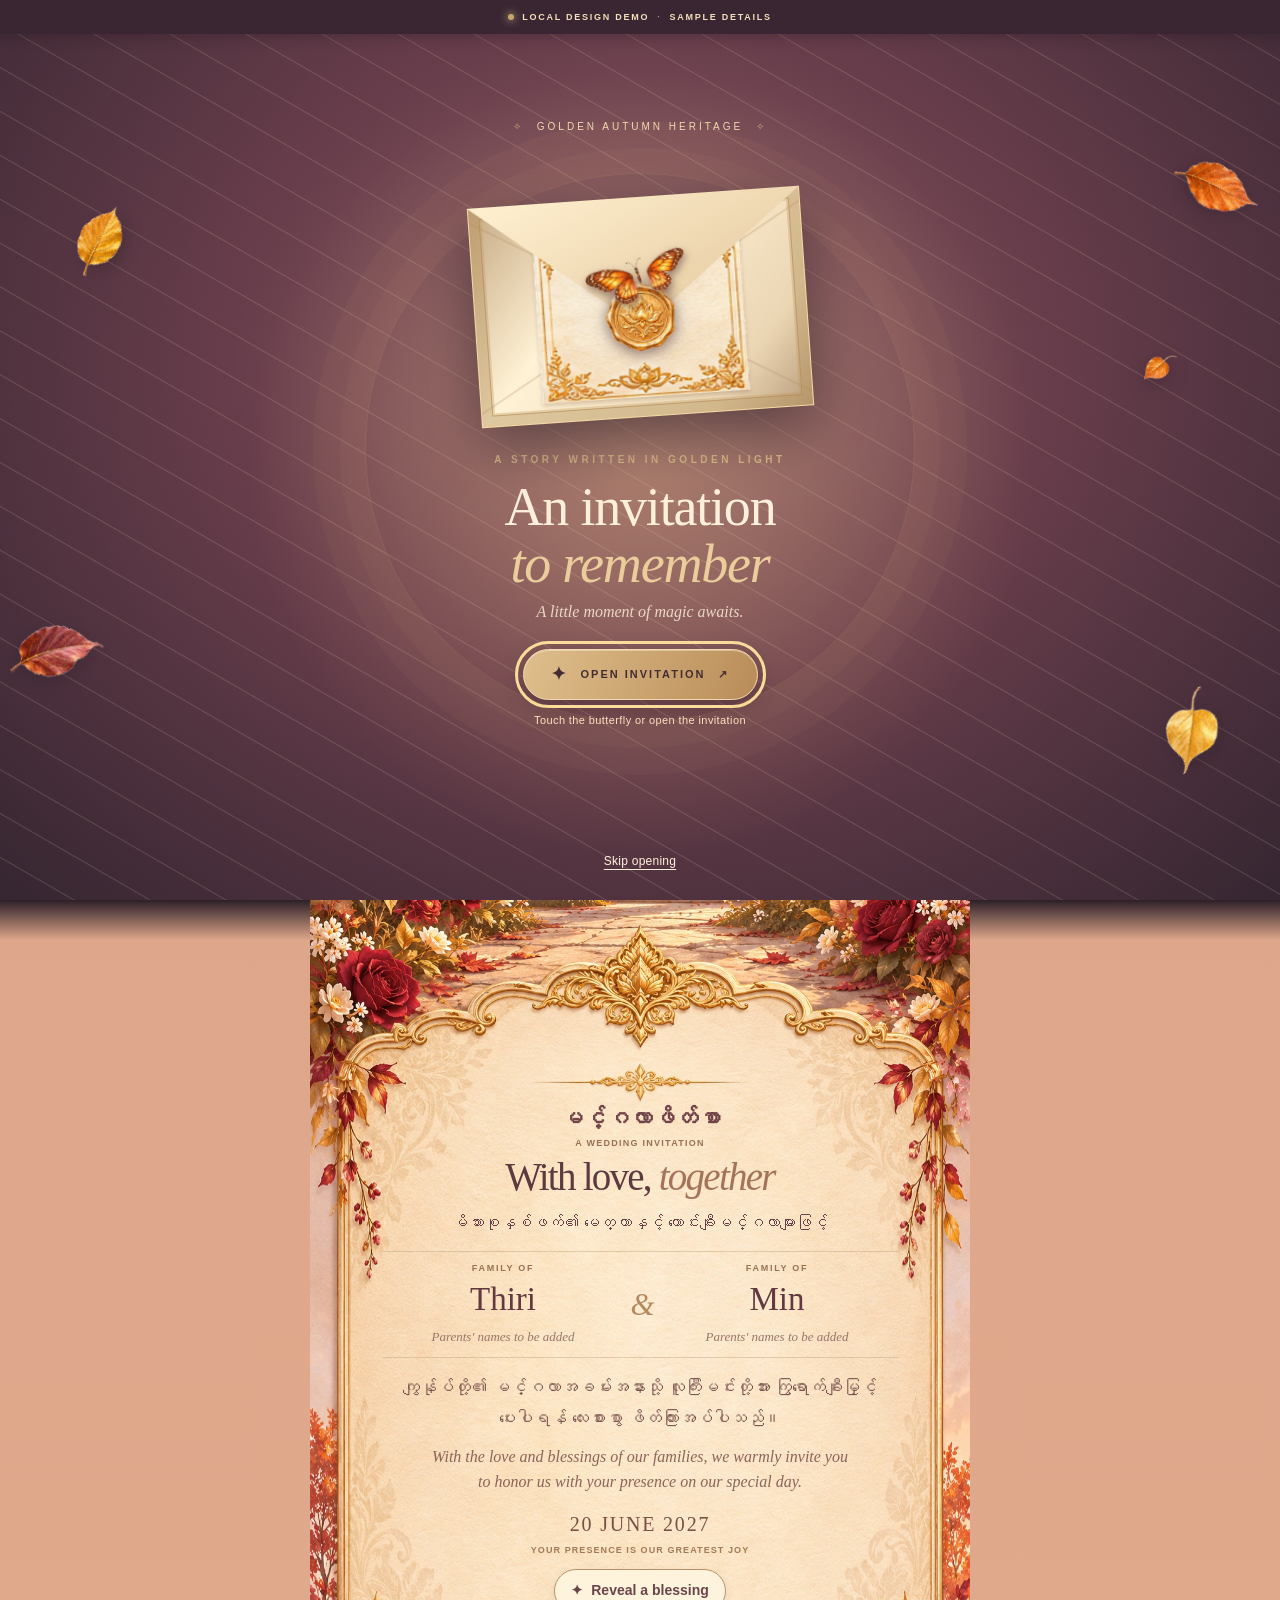
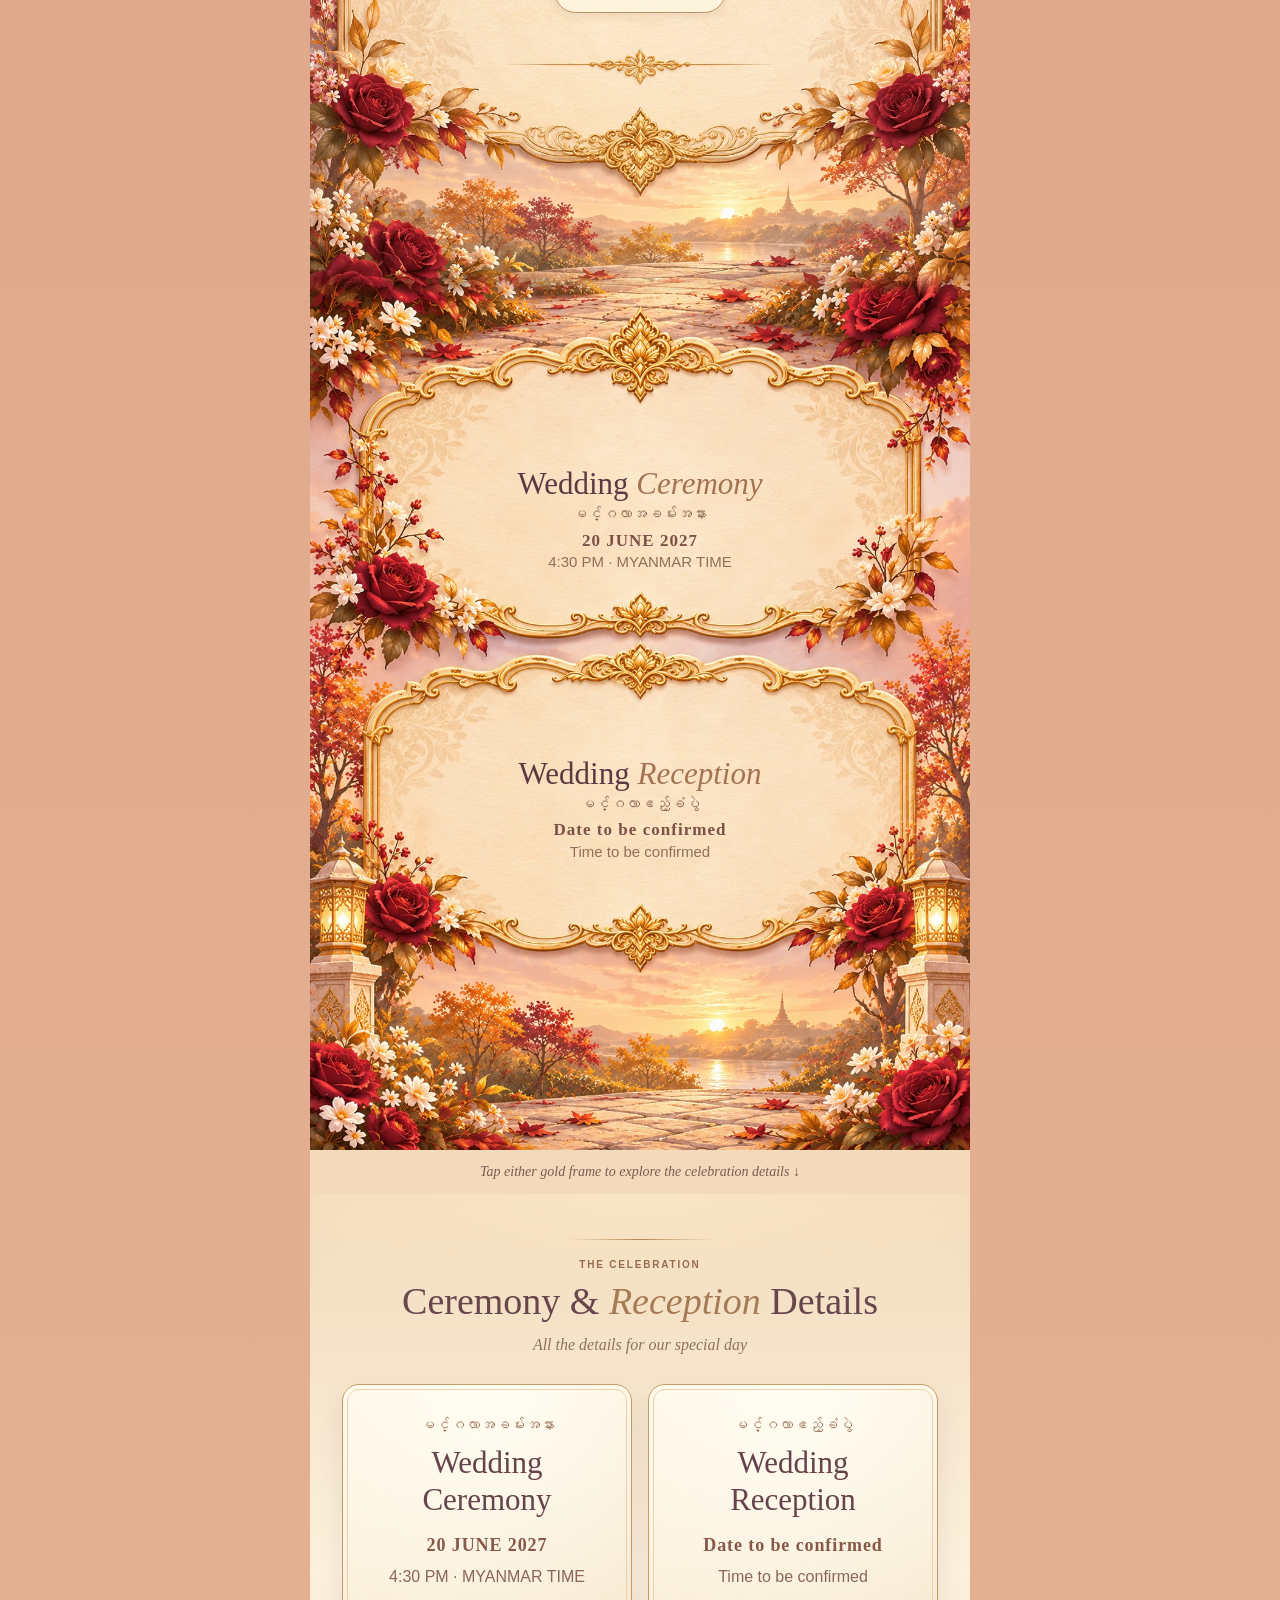
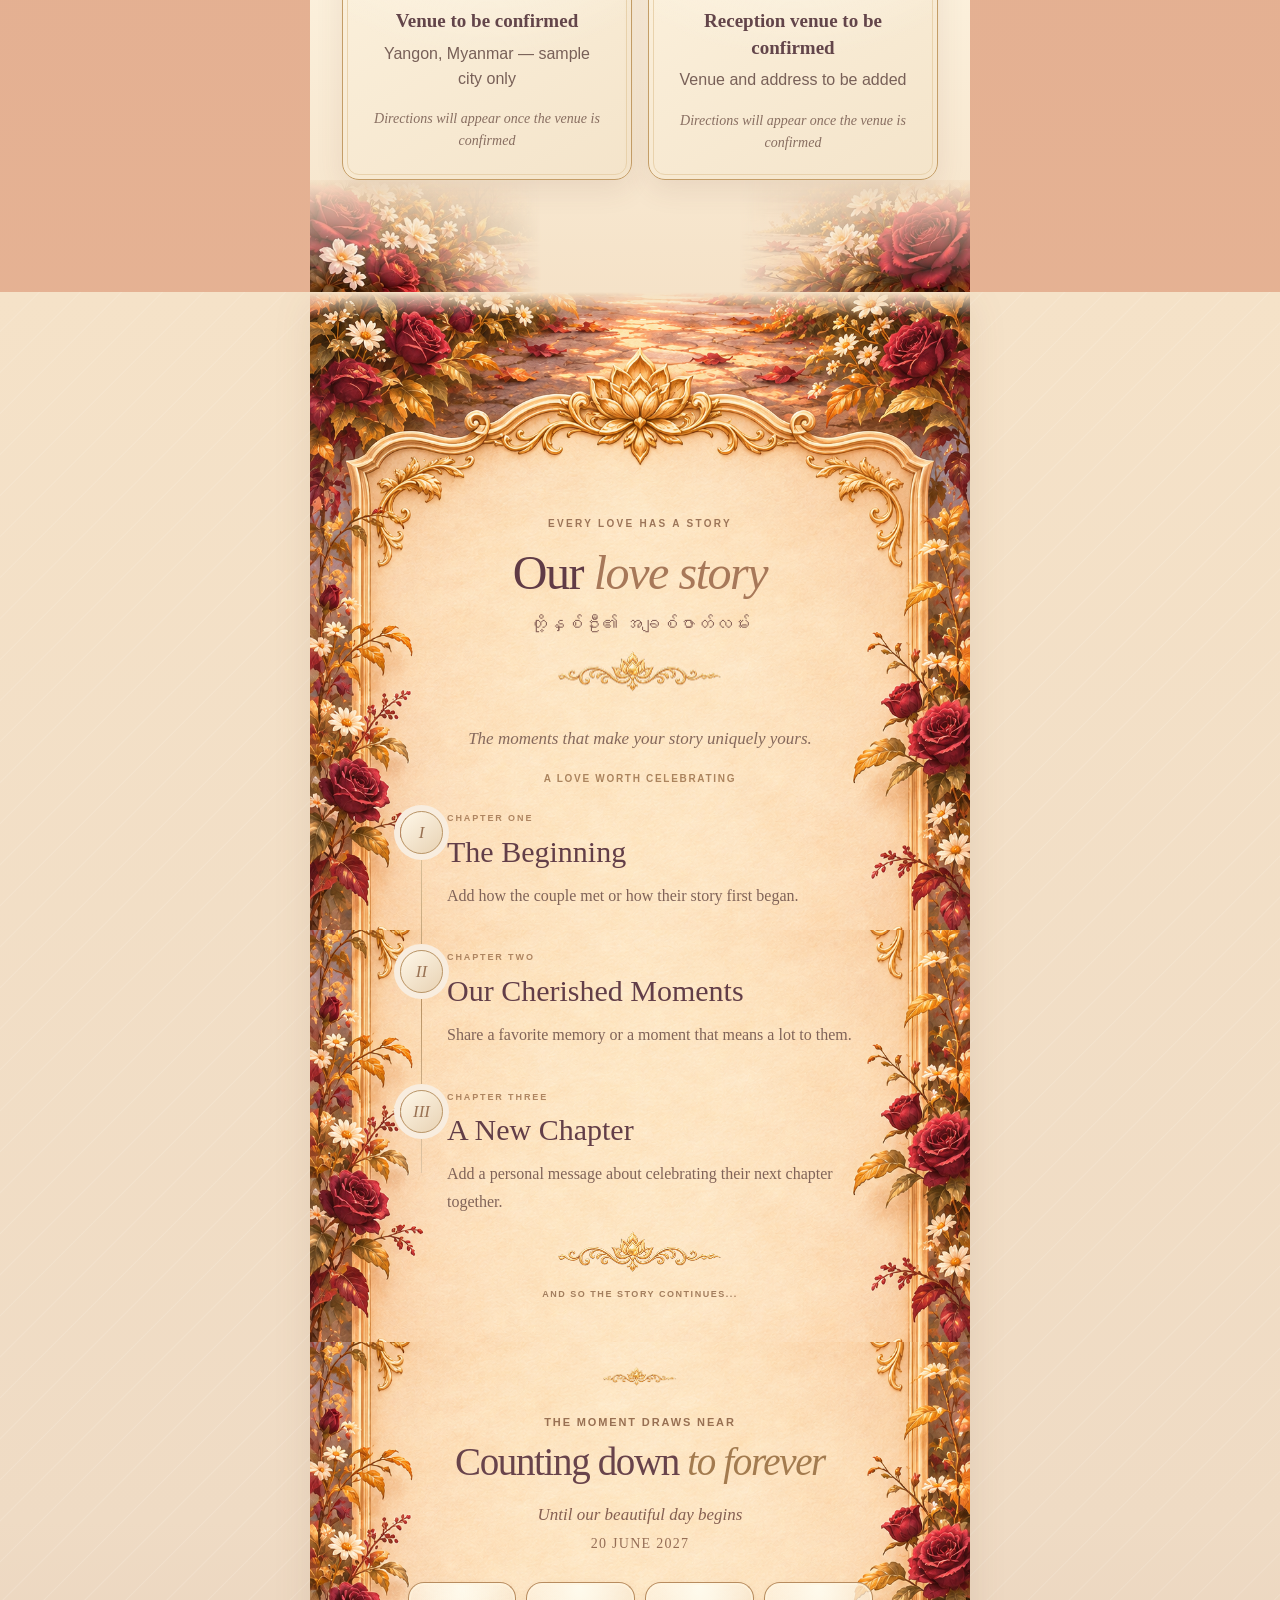
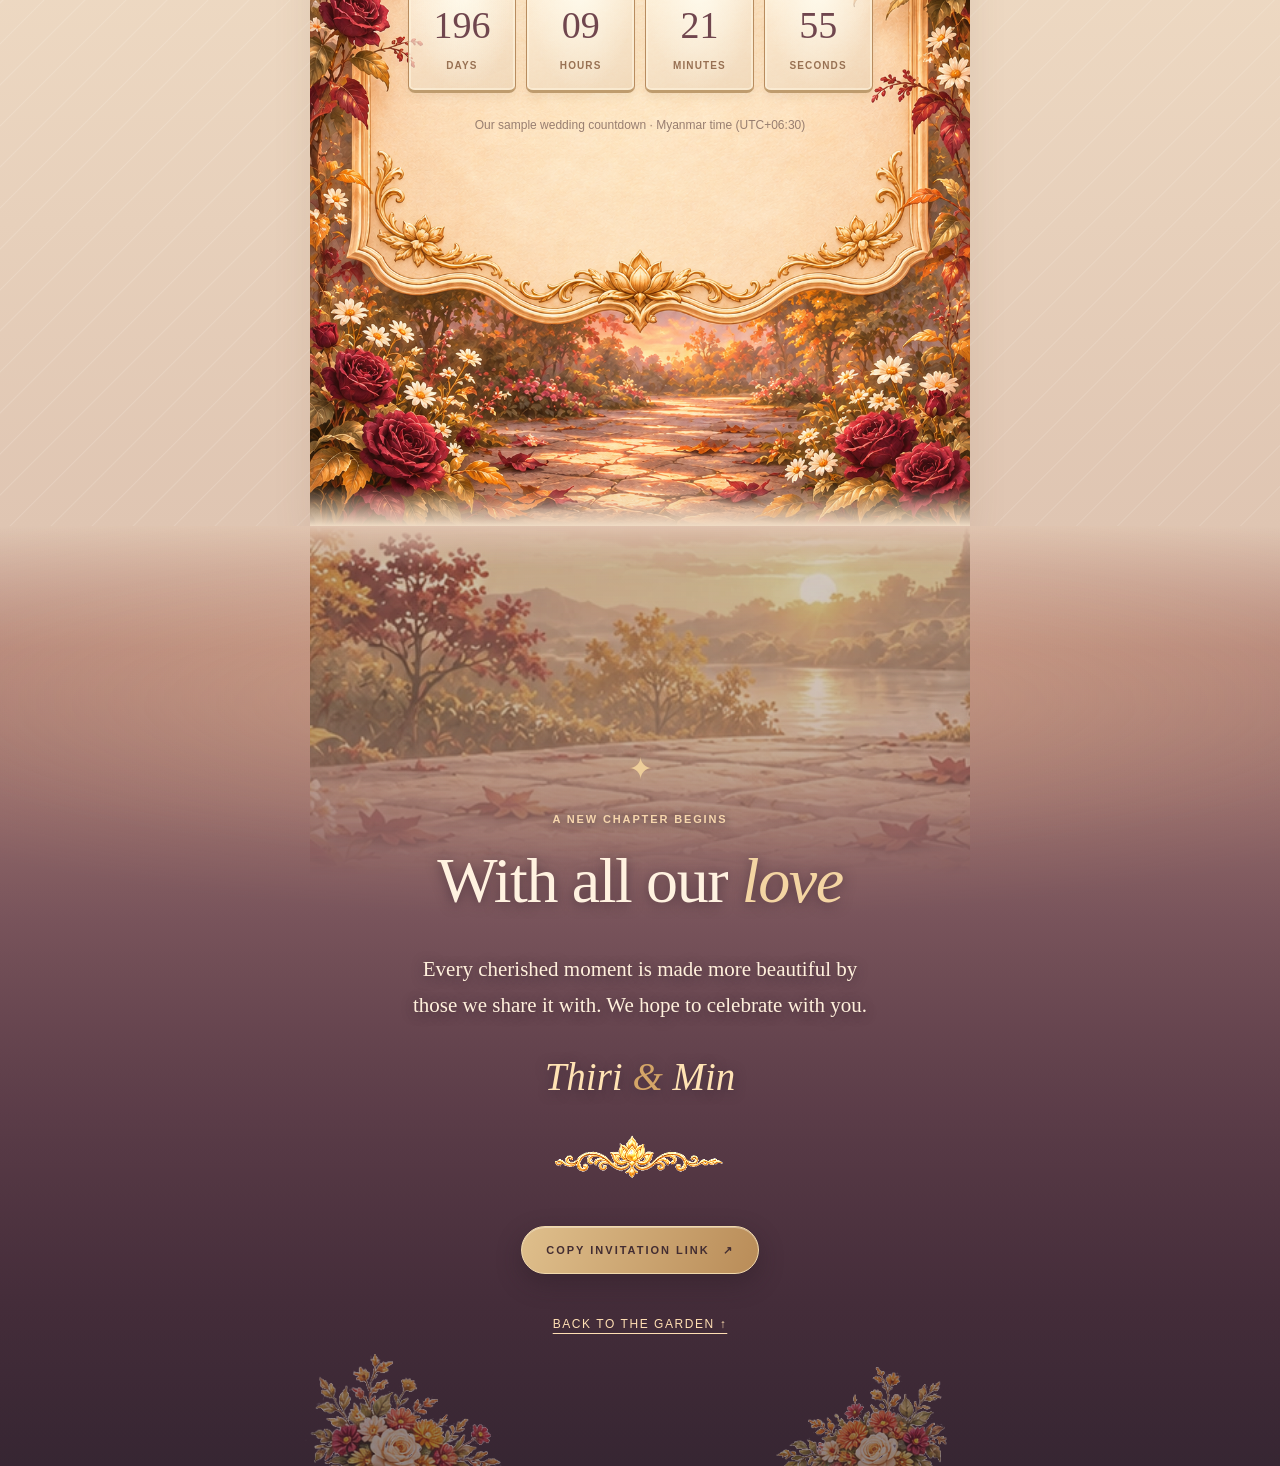
==== commit f865c687: "fix(closing): remove repeated cobblestone overlay and preserve clean painted horizon" ====
--- a/index.html
+++ b/index.html
@@ -287,7 +287,6 @@
         <!-- Use the approved lower garden scene as dusk artwork; decorative
              overlays never capture taps or obscure the live closing text. -->
         <div class="closing-garden-horizon" aria-hidden="true"></div>
-        <div class="closing-garden-path" aria-hidden="true"></div>
         <div class="closing-garden-haze" aria-hidden="true"></div>
         <div class="closing-floral closing-floral--left" aria-hidden="true"></div>
         <div class="closing-floral closing-floral--right" aria-hidden="true"></div>
--- a/closing-garden.css
+++ b/closing-garden.css
@@ -50,6 +50,32 @@
   -webkit-mask-image:linear-gradient(to bottom,transparent 0%,#000 12%,#000 52%,transparent 100%);
   mask-image:linear-gradient(to bottom,transparent 0%,#000 12%,#000 52%,transparent 100%);
 }
+/* Transition bridge: show only the very bottom cobblestones of the
+ * same approved ceremony painting, then fade them into the twilight view.
+ * This prevents the closing from abruptly restarting with sky immediately
+ * after the storybook's cobblestone pathway. No extra document height.
+ */
+#closing .closing-garden-path {
+  position:absolute;
+  z-index:1;
+  top:0;left:50%;
+  transform:translateX(-50%);
+  width:min(100%,660px);
+  height:clamp(84px,28vw,185px);
+  pointer-events:none;
+  background-image:url("art/section3_ceremony_reception_master.webp");
+  background-size:230% auto;
+  background-position:center bottom;
+  background-repeat:no-repeat;
+  opacity:.88;
+  filter:brightness(.91) saturate(.86);
+  -webkit-mask-image:linear-gradient(to bottom,#000 0%,#000 16%,transparent 100%);
+  mask-image:linear-gradient(to bottom,#000 0%,#000 16%,transparent 100%);
+}
+html[data-skin="moonlit-amethyst"] #closing .closing-garden-path {
+  background-image:url("skins/moonlit-amethyst/events.webp");
+  filter:brightness(.94) saturate(.79);
+}
 /* The haze makes the garden feel like late evening but does not cover
  * the original illustrated horizon with an unrelated flat panel. */
 #closing .closing-garden-haze {
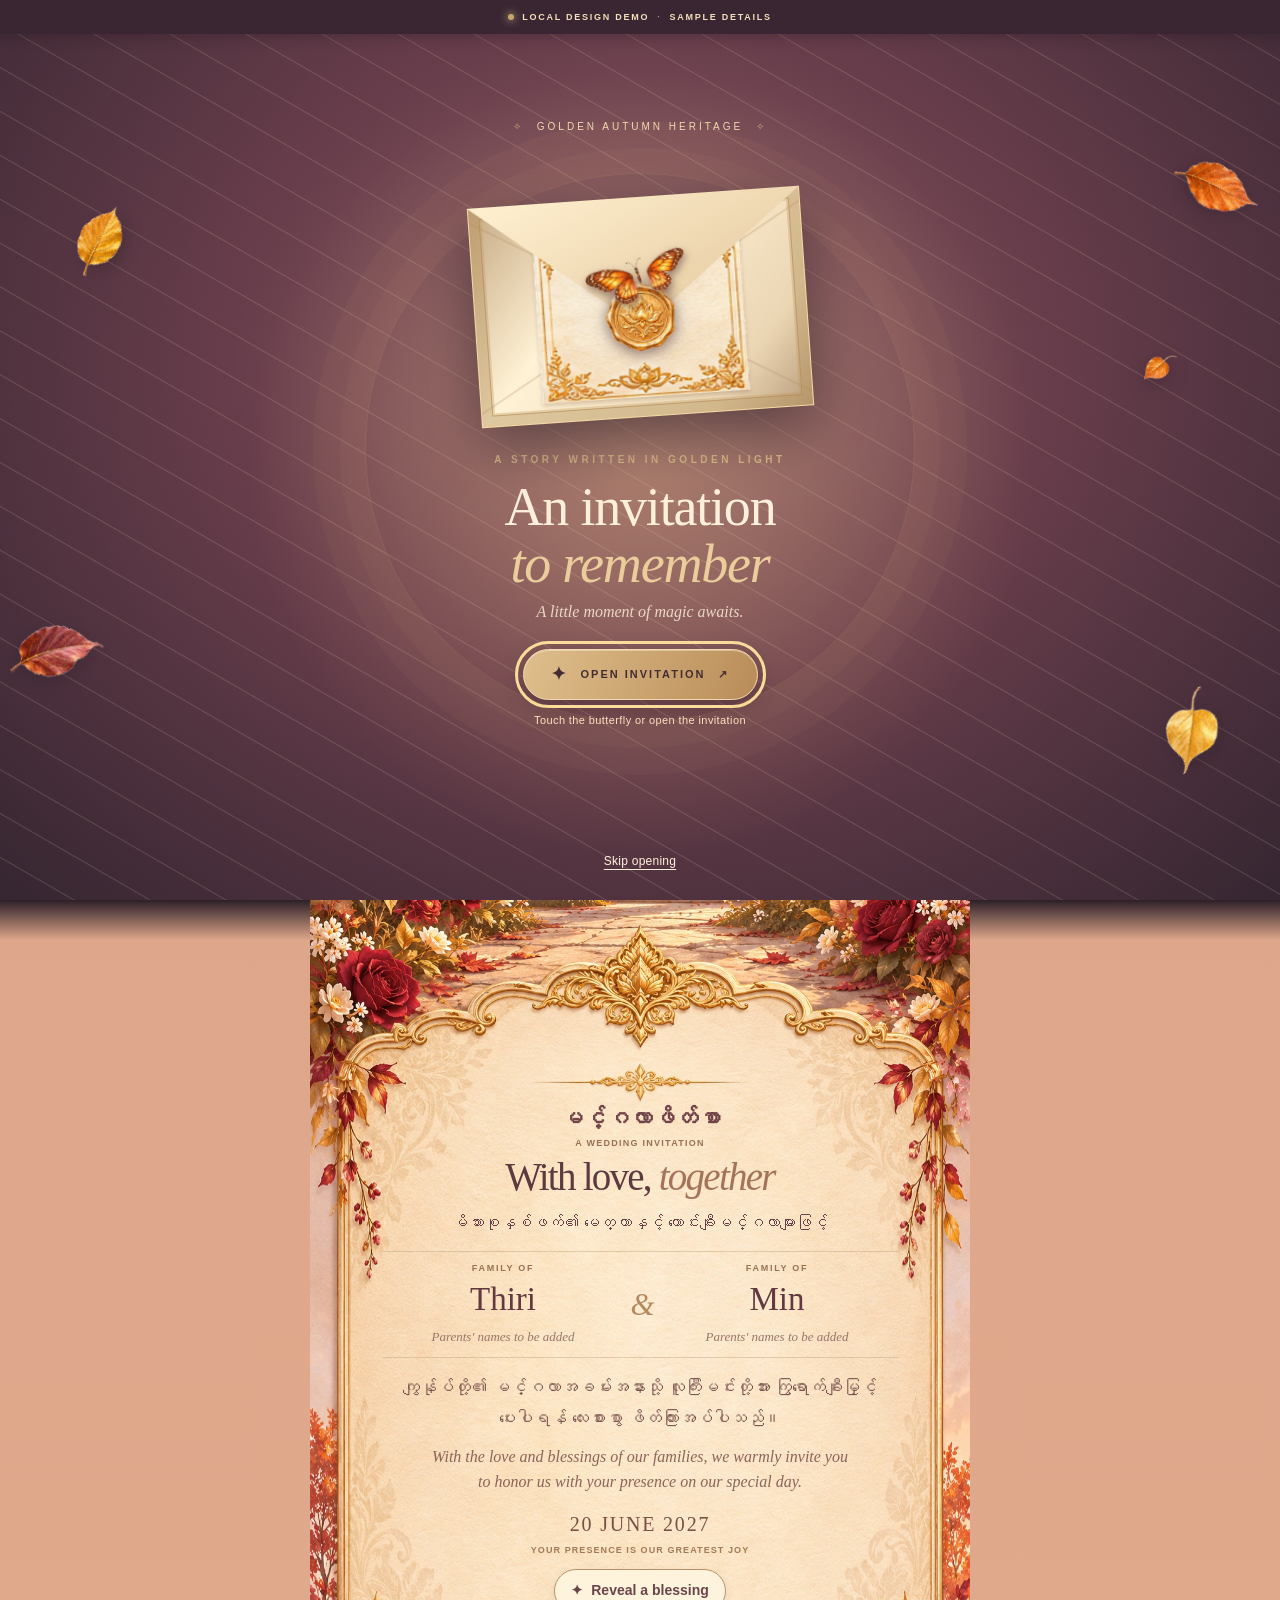
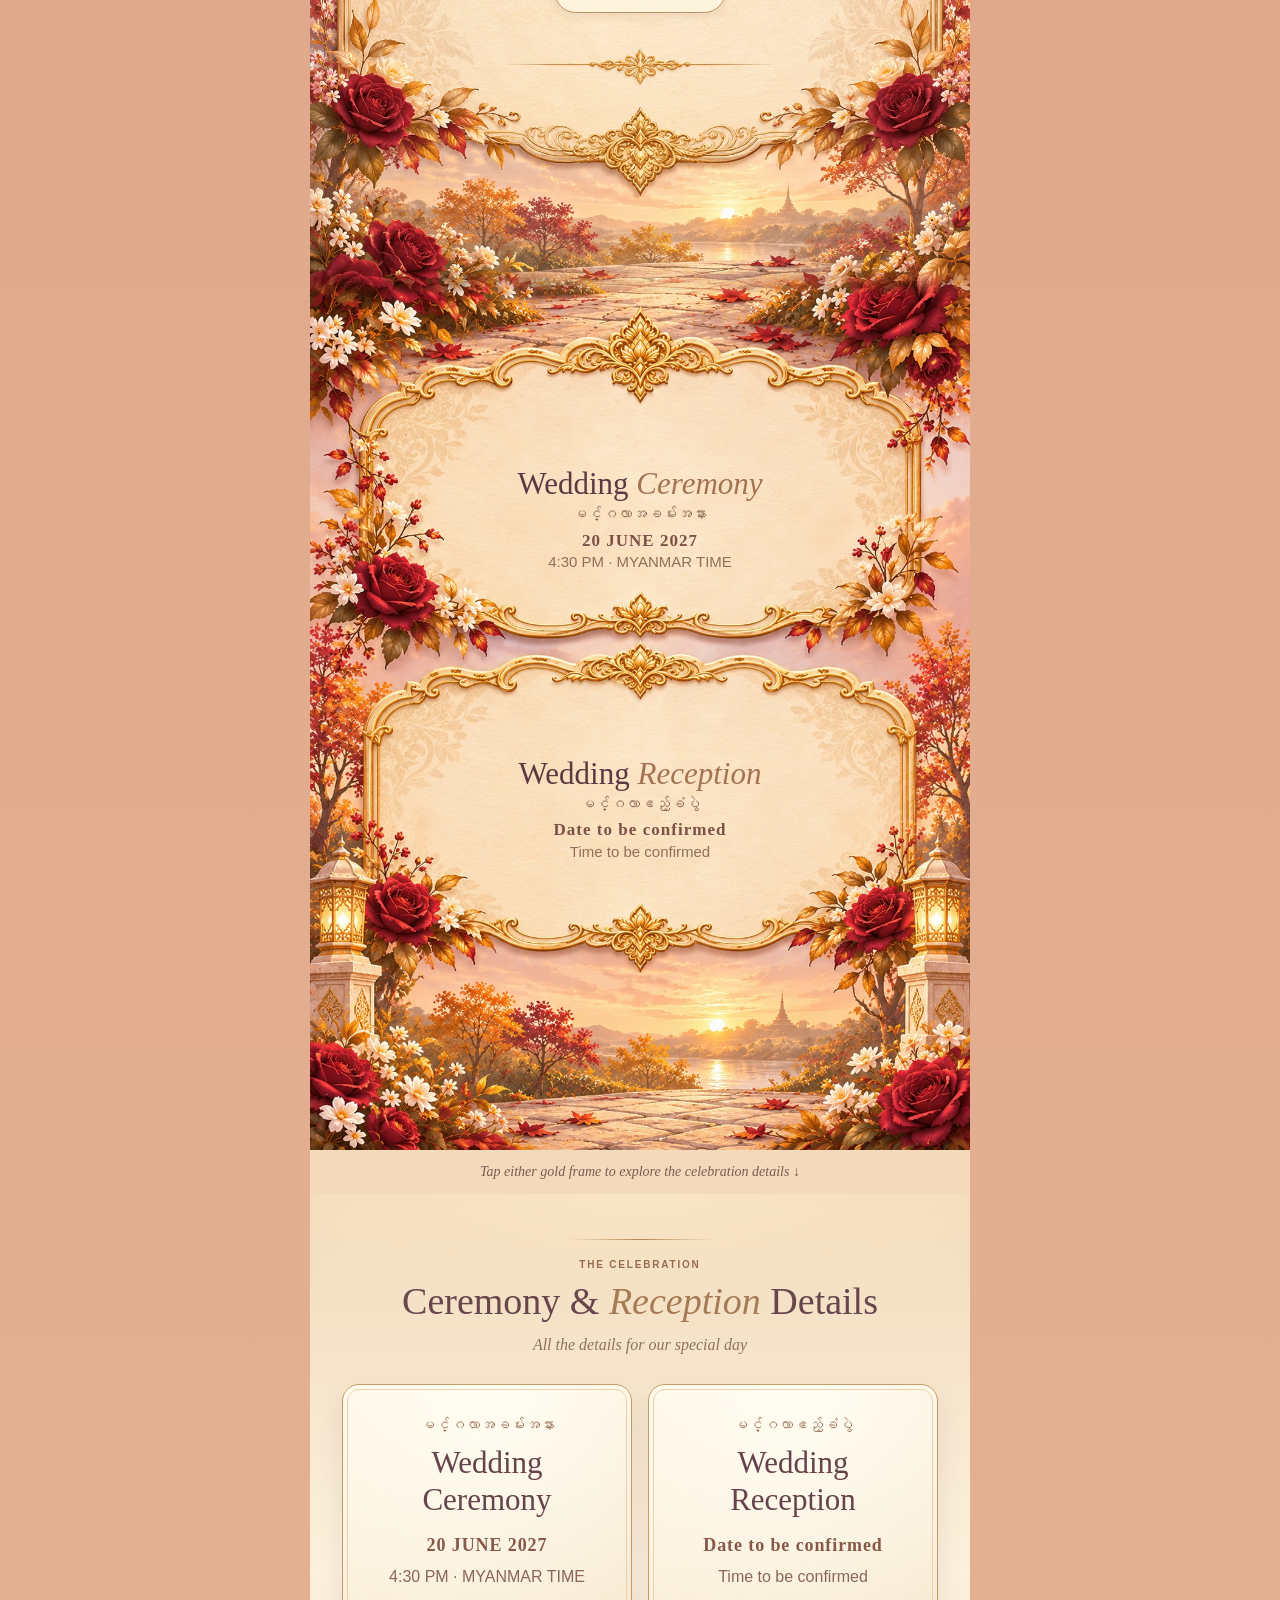
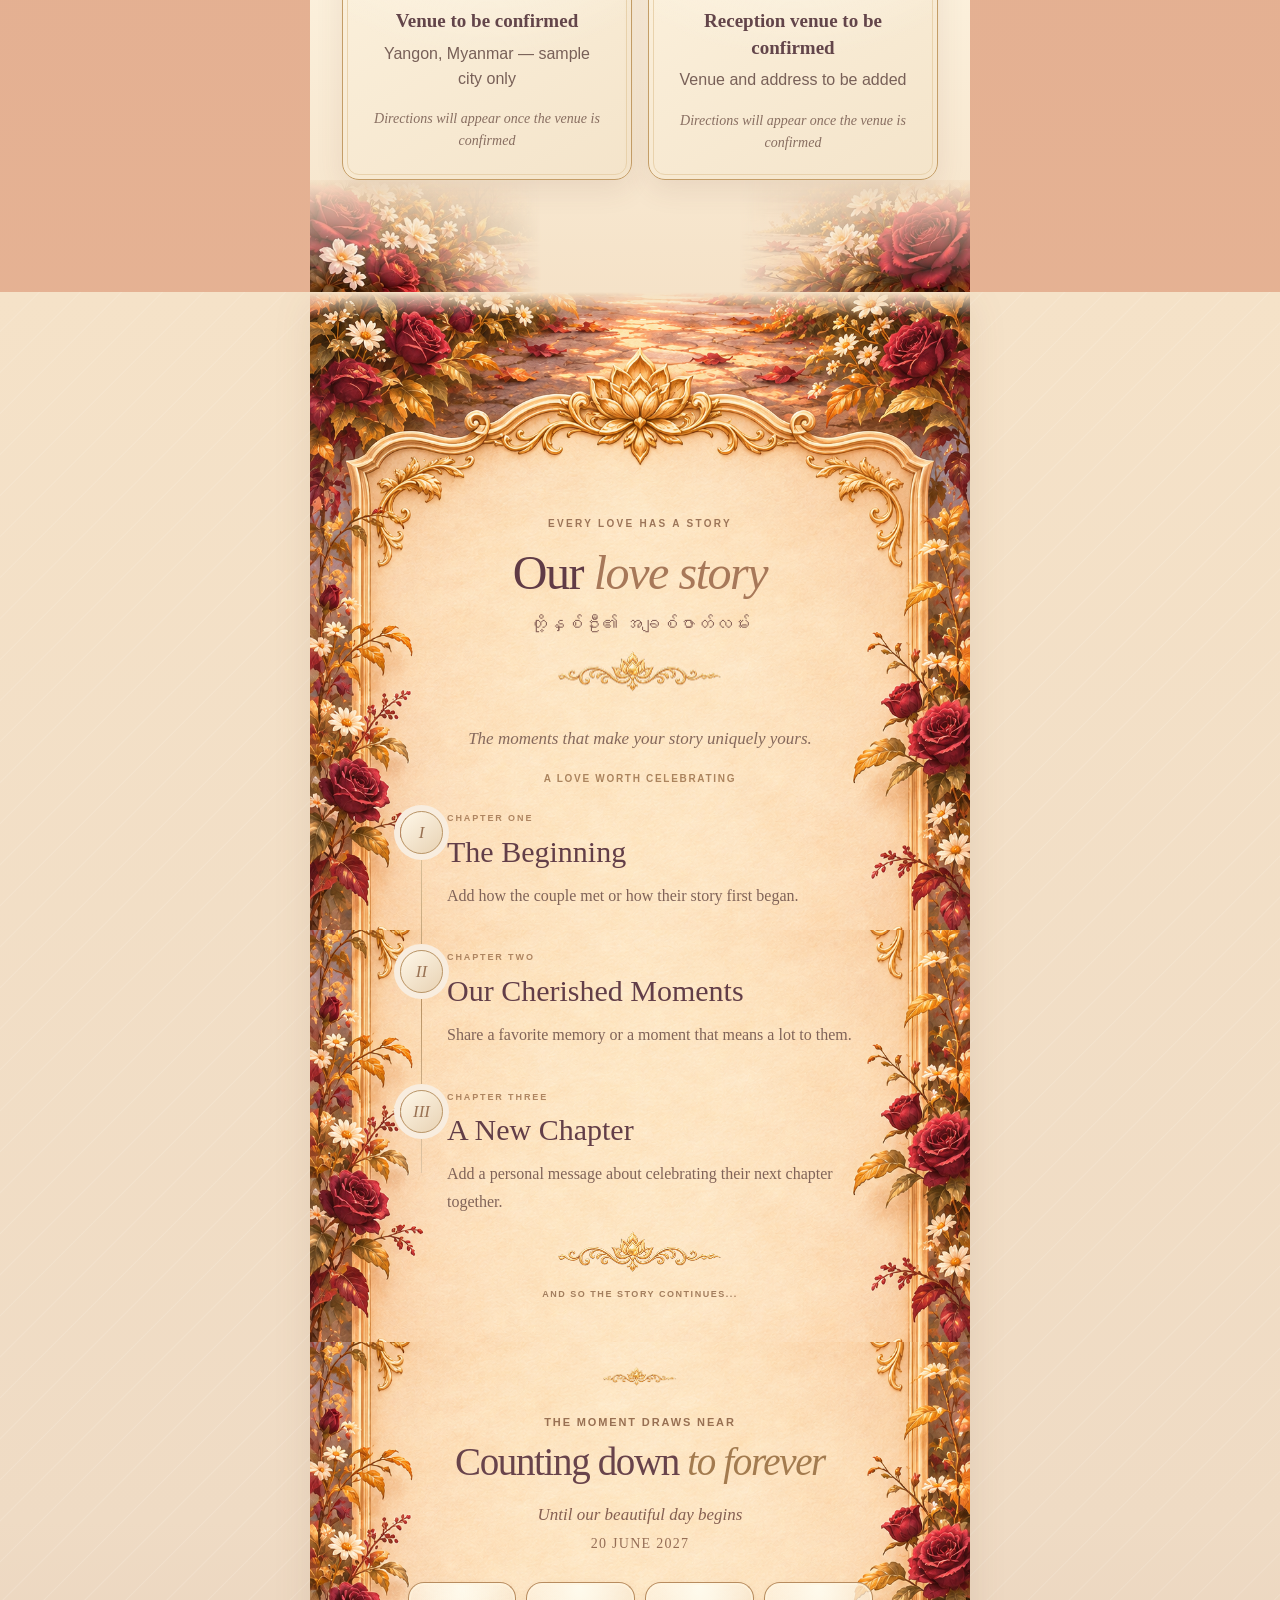
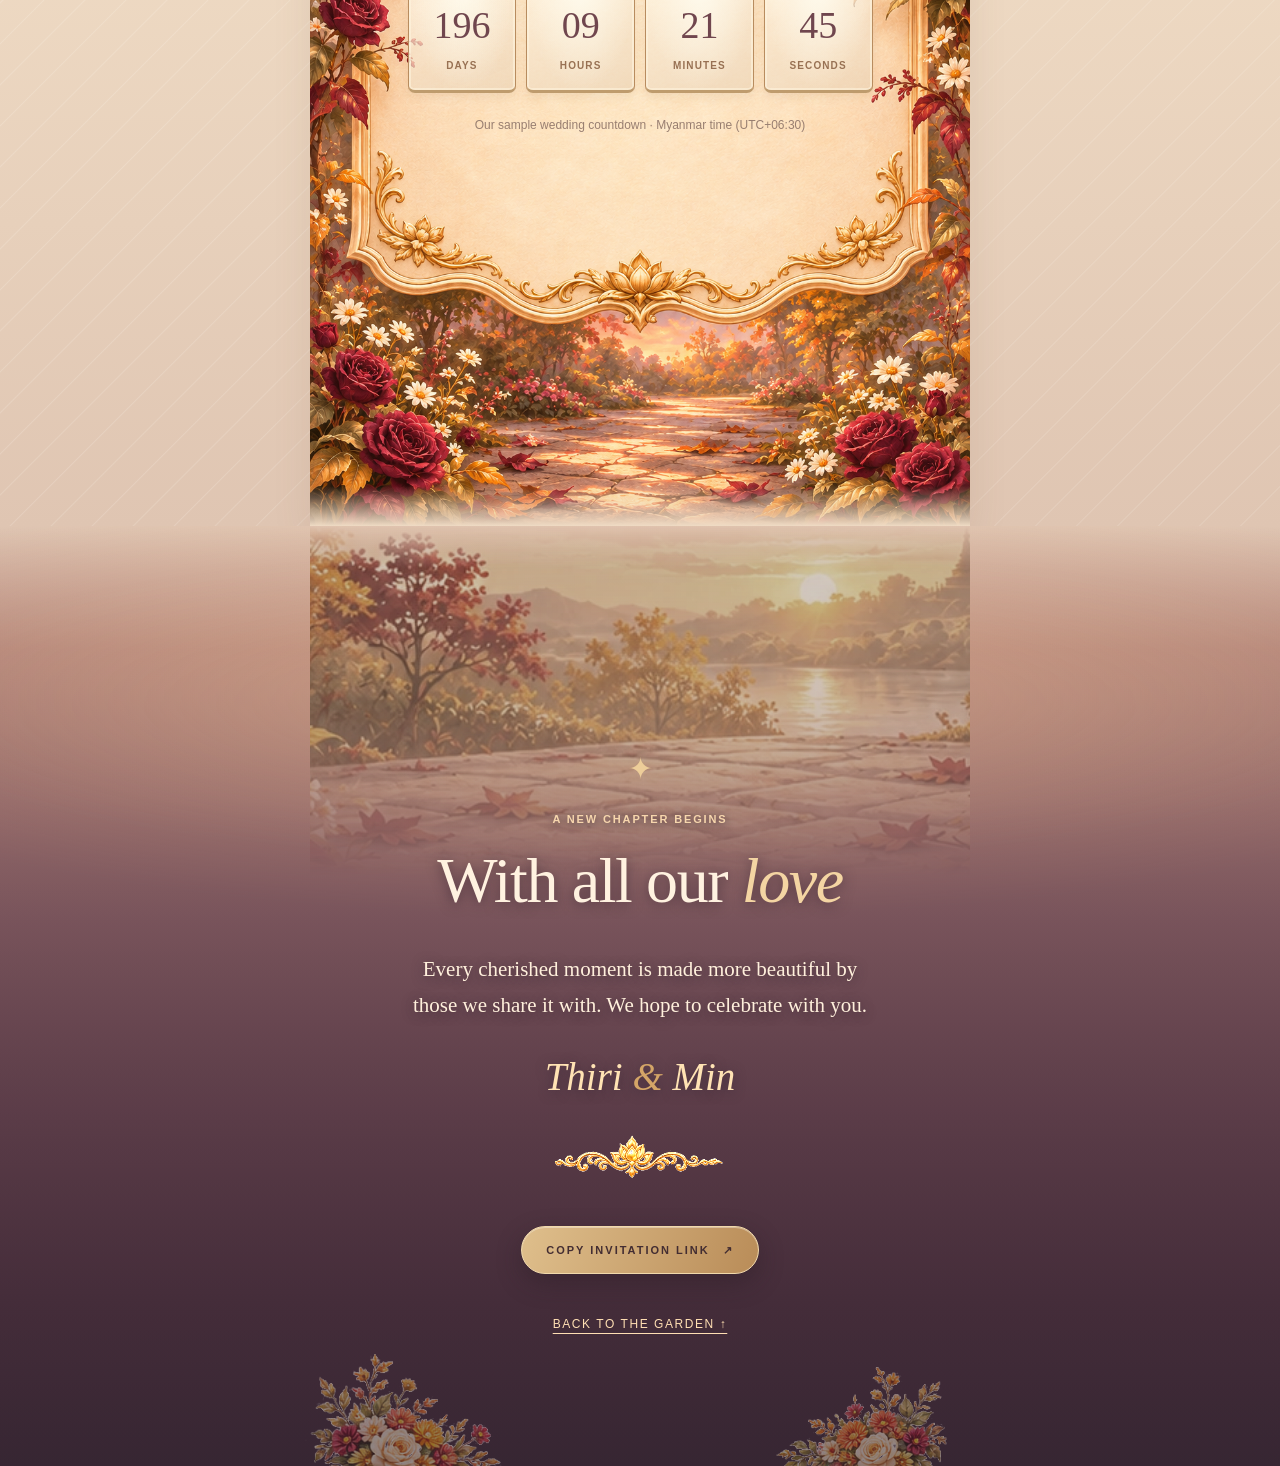
==== commit eb512adf: "feat(bridge): mount true storybook-edge continuation above closing artwork" ====
--- a/index.html
+++ b/index.html
@@ -21,6 +21,7 @@
   <link rel="stylesheet" href="story-art-v5.css" />
   <link rel="stylesheet" href="countdown-garden.css" />
   <link rel="stylesheet" href="closing-garden.css" />
+  <link rel="stylesheet" href="story-closing-bridge.css" />
 </head>
 <body class="not-opened">
   <div class="demo-bar" aria-label="Prototype notice"><span class="demo-indicator"></span> LOCAL DESIGN DEMO <span class="demo-separator">·</span> SAMPLE DETAILS</div>
@@ -286,6 +287,9 @@
       <section class="content-section closing-section" id="closing" aria-labelledby="closingTitle">
         <!-- Use the approved lower garden scene as dusk artwork; decorative
              overlays never capture taps or obscure the live closing text. -->
+        <!-- Extend the exact last painted edge of the storybook into the
+             farewell; this overlay has no document height or interactions. -->
+        <div class="closing-edge-continuation" aria-hidden="true"></div>
         <div class="closing-garden-horizon" aria-hidden="true"></div>
         <div class="closing-garden-haze" aria-hidden="true"></div>
         <div class="closing-floral closing-floral--left" aria-hidden="true"></div>
--- a/closing-garden.css
+++ b/closing-garden.css
@@ -50,32 +50,6 @@
   -webkit-mask-image:linear-gradient(to bottom,transparent 0%,#000 12%,#000 52%,transparent 100%);
   mask-image:linear-gradient(to bottom,transparent 0%,#000 12%,#000 52%,transparent 100%);
 }
-/* Transition bridge: show only the very bottom cobblestones of the
- * same approved ceremony painting, then fade them into the twilight view.
- * This prevents the closing from abruptly restarting with sky immediately
- * after the storybook's cobblestone pathway. No extra document height.
- */
-#closing .closing-garden-path {
-  position:absolute;
-  z-index:1;
-  top:0;left:50%;
-  transform:translateX(-50%);
-  width:min(100%,660px);
-  height:clamp(84px,28vw,185px);
-  pointer-events:none;
-  background-image:url("art/section3_ceremony_reception_master.webp");
-  background-size:230% auto;
-  background-position:center bottom;
-  background-repeat:no-repeat;
-  opacity:.88;
-  filter:brightness(.91) saturate(.86);
-  -webkit-mask-image:linear-gradient(to bottom,#000 0%,#000 16%,transparent 100%);
-  mask-image:linear-gradient(to bottom,#000 0%,#000 16%,transparent 100%);
-}
-html[data-skin="moonlit-amethyst"] #closing .closing-garden-path {
-  background-image:url("skins/moonlit-amethyst/events.webp");
-  filter:brightness(.94) saturate(.79);
-}
 /* The haze makes the garden feel like late evening but does not cover
  * the original illustrated horizon with an unrelated flat panel. */
 #closing .closing-garden-haze {
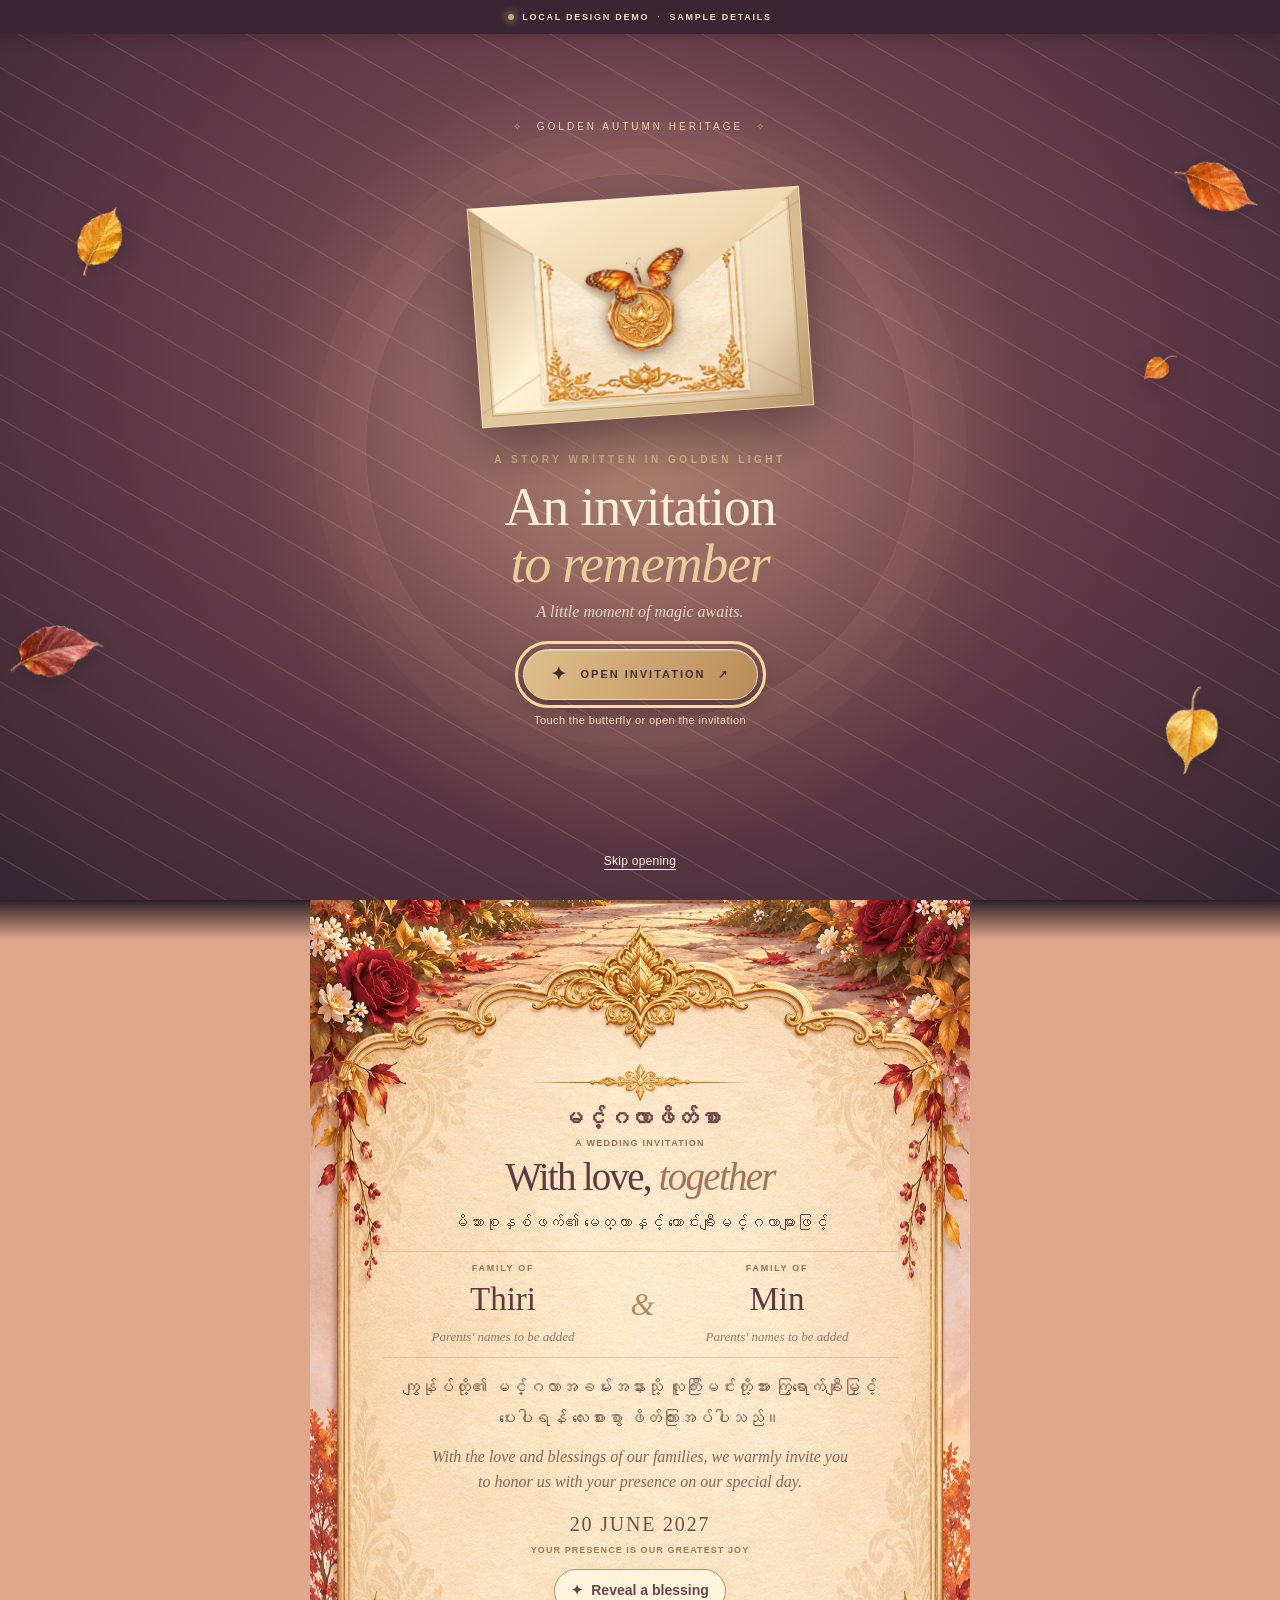
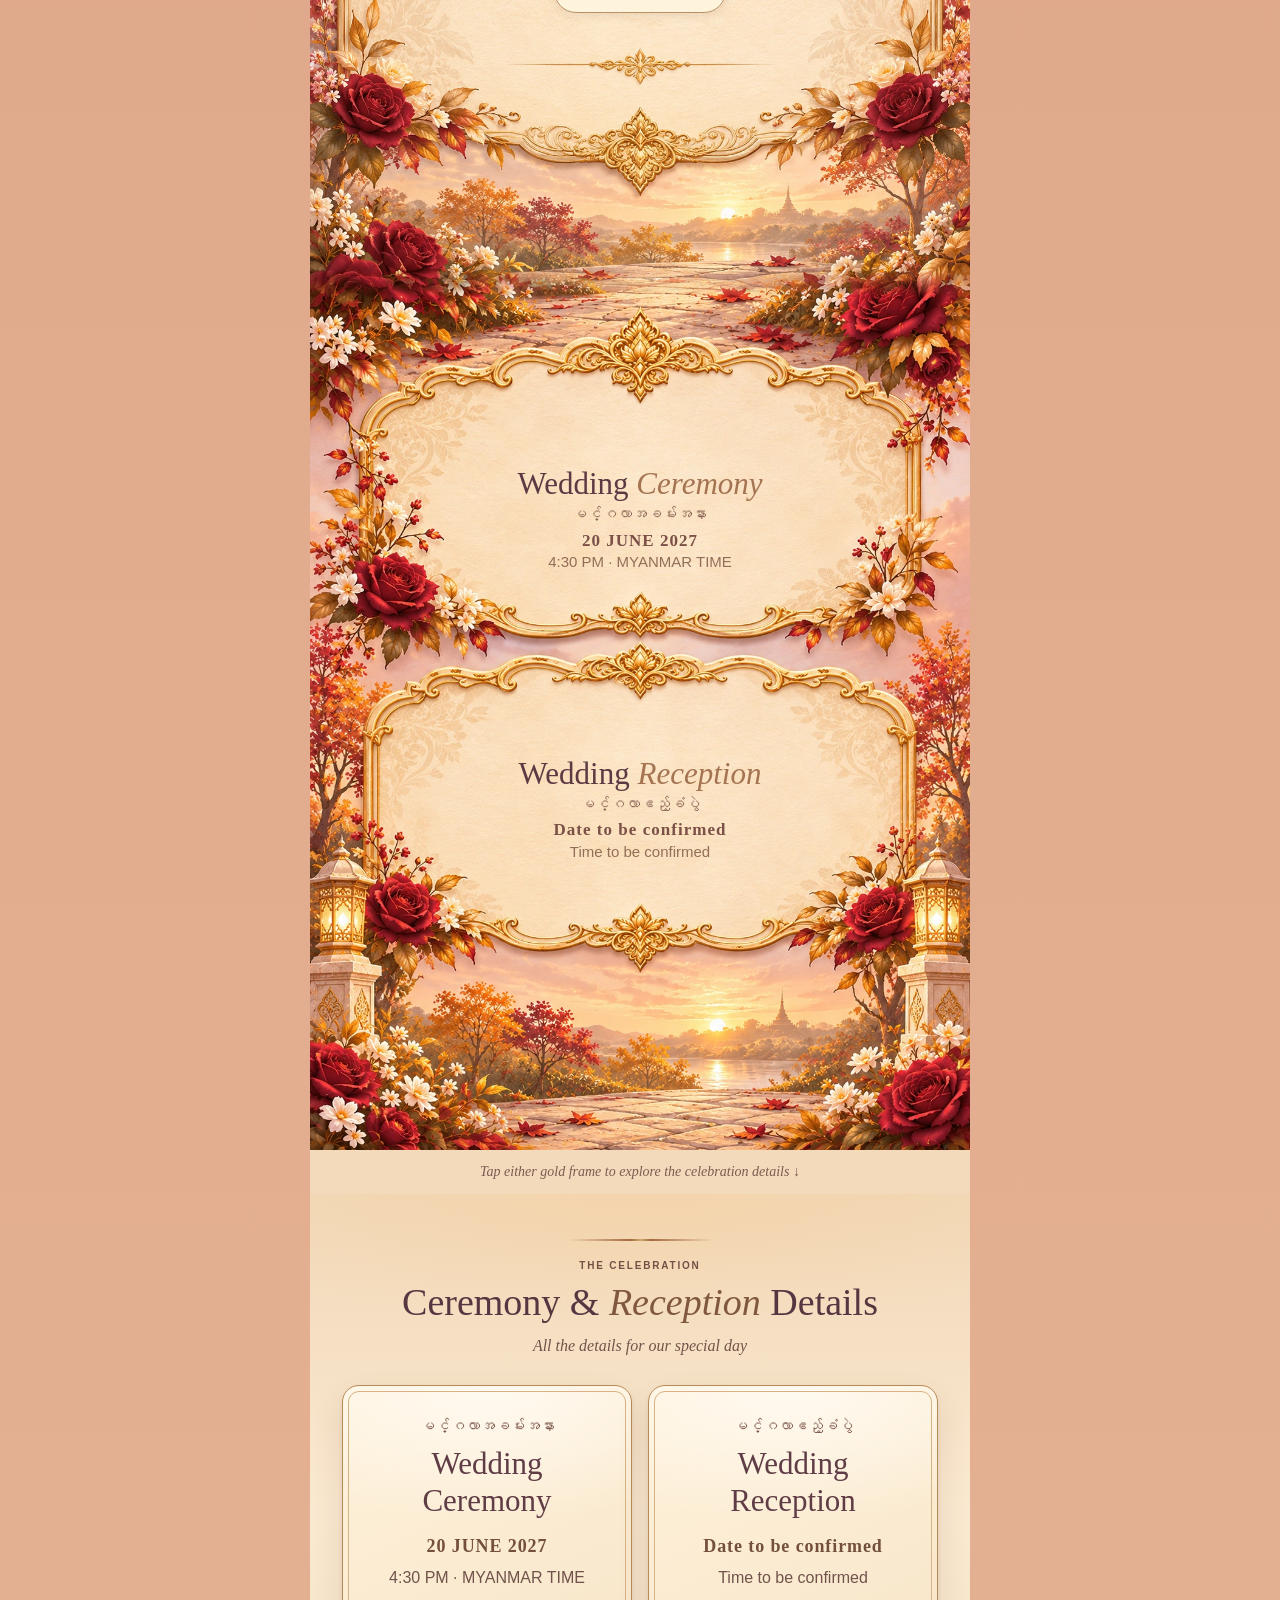
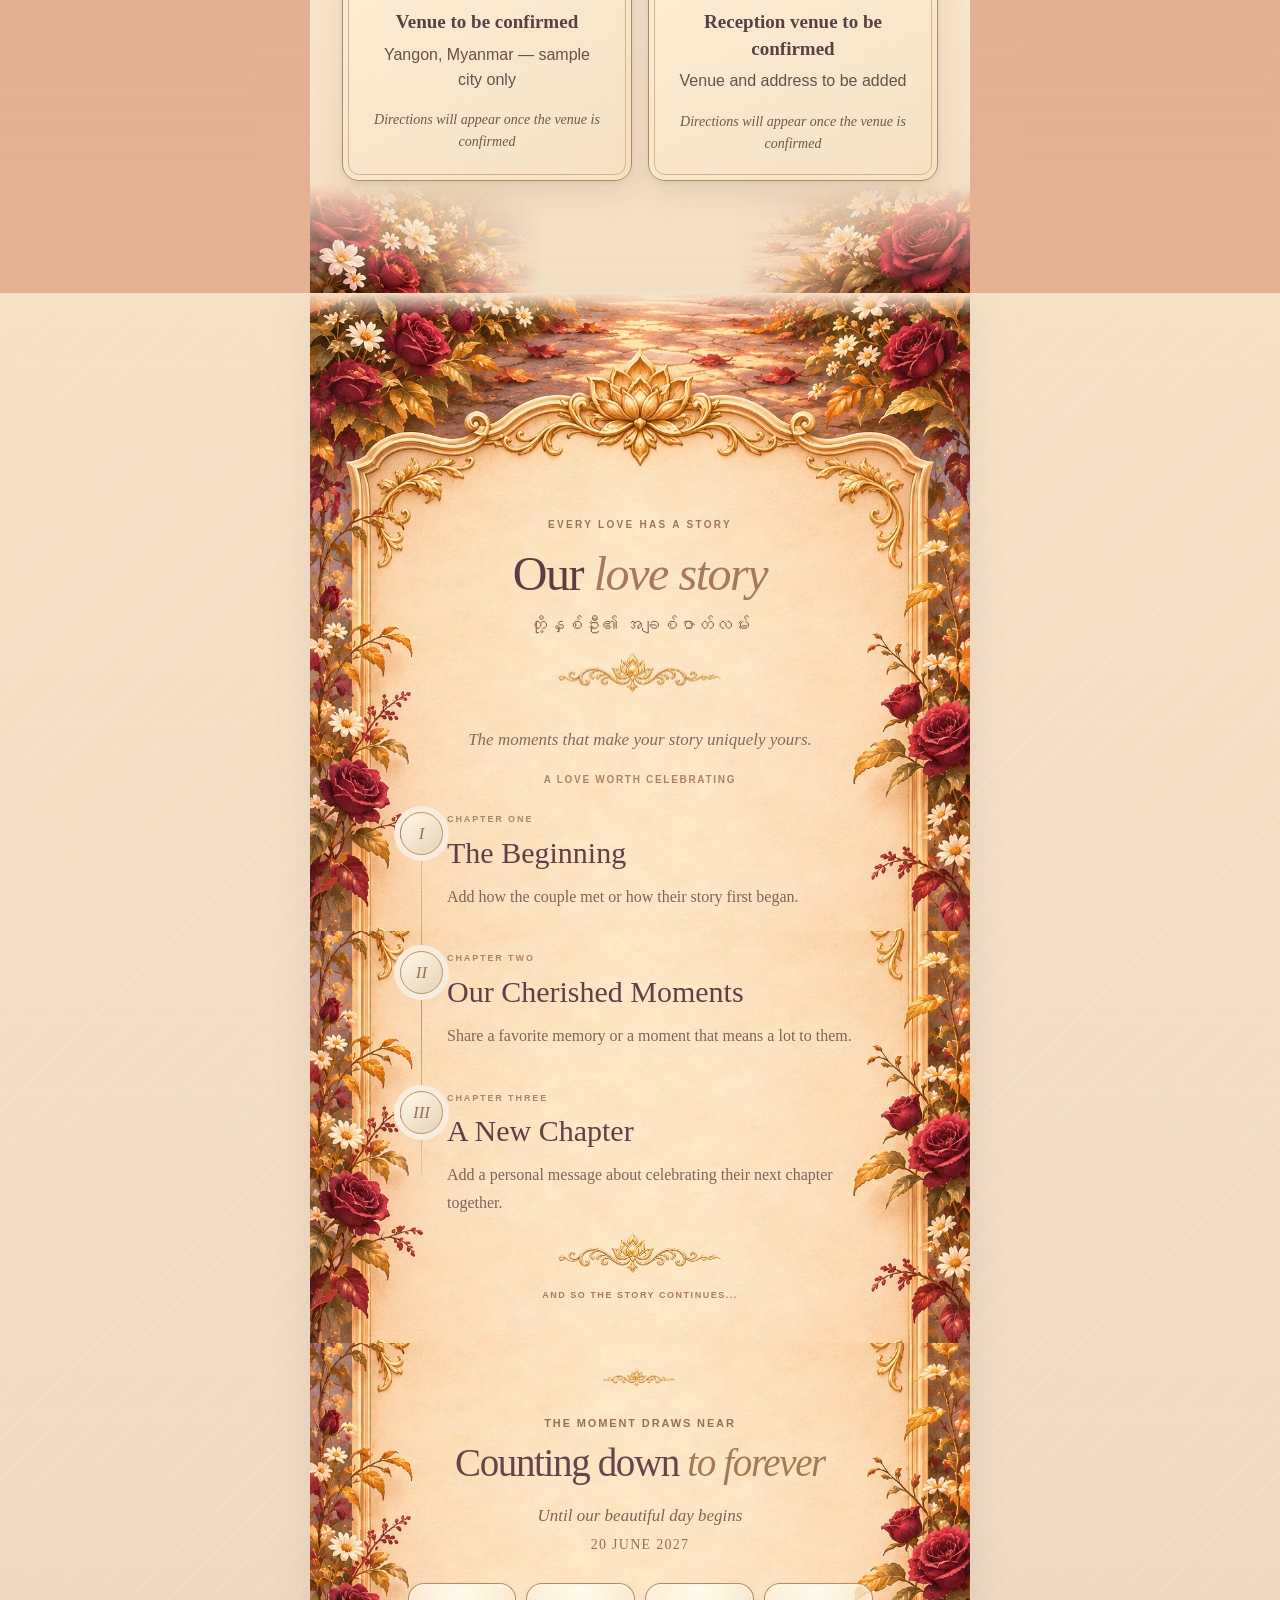
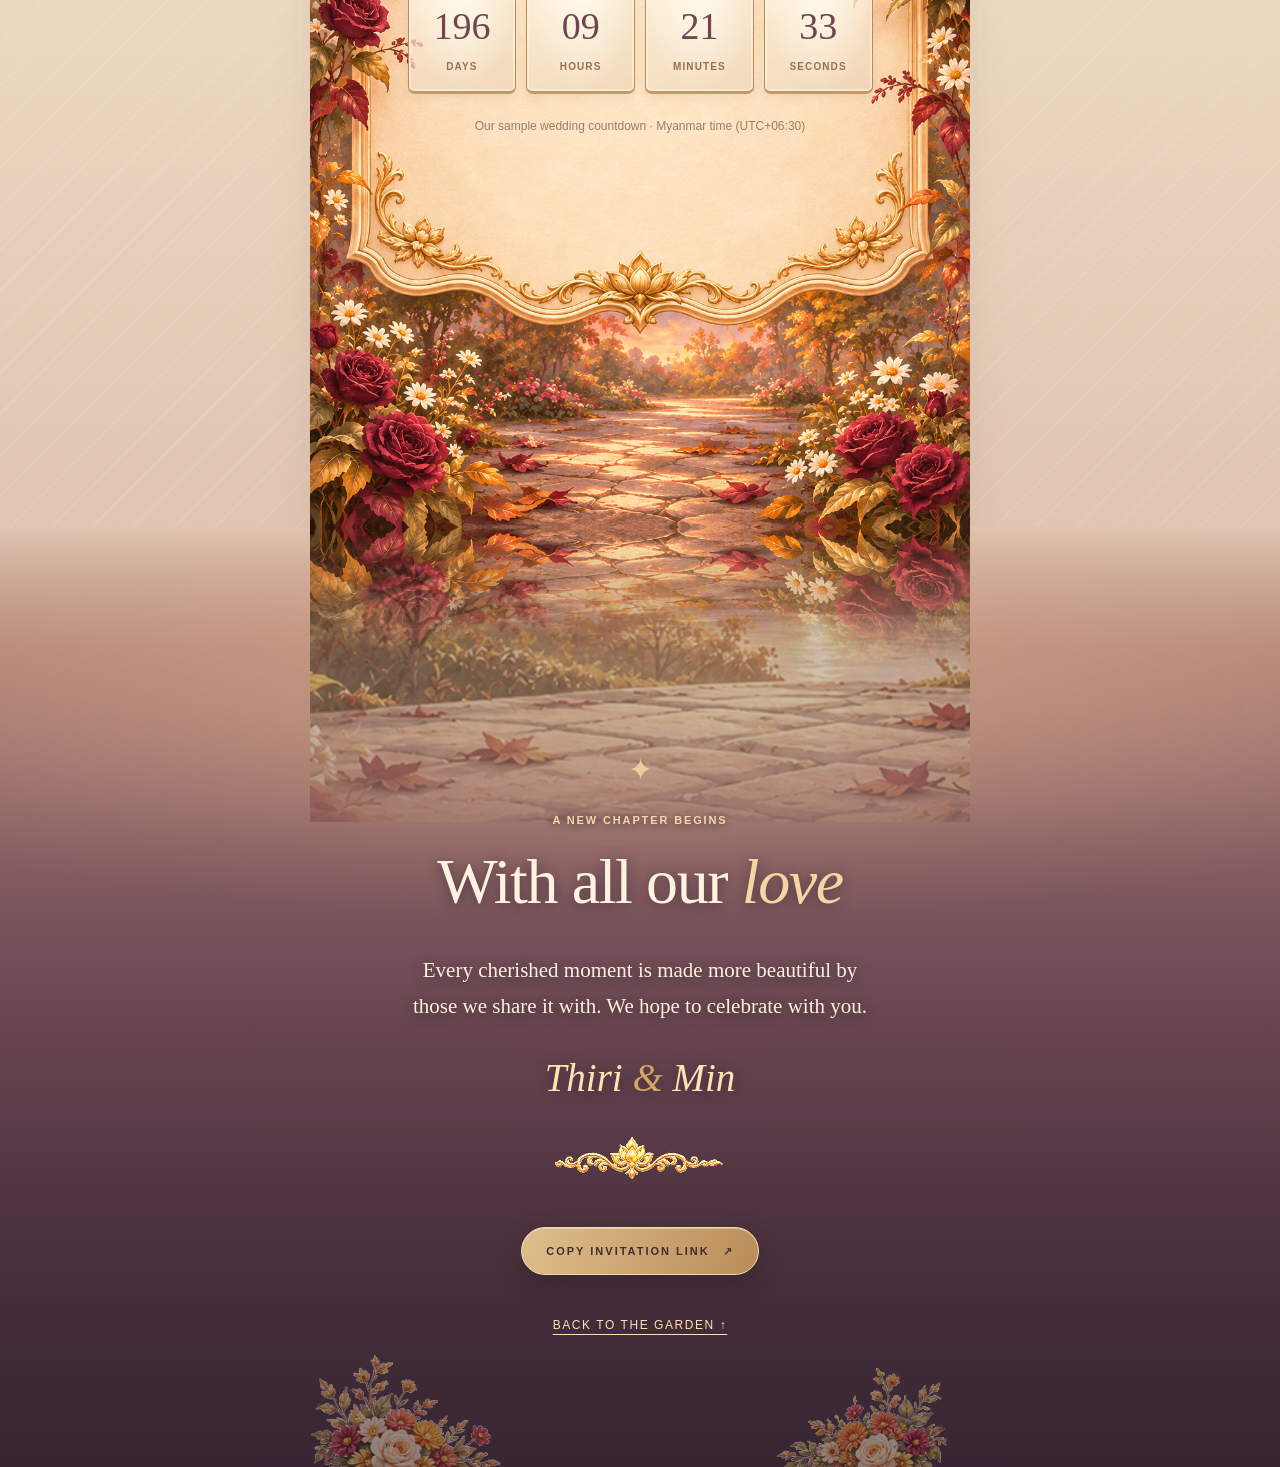
==== commit dda6be0b: "feat(polish): enable skin-aware readable venue typography and frame colors" ====
--- a/index.html
+++ b/index.html
@@ -22,6 +22,7 @@
   <link rel="stylesheet" href="countdown-garden.css" />
   <link rel="stylesheet" href="closing-garden.css" />
   <link rel="stylesheet" href="story-closing-bridge.css" />
+  <link rel="stylesheet" href="final-garden-polish.css" />
 </head>
 <body class="not-opened">
   <div class="demo-bar" aria-label="Prototype notice"><span class="demo-indicator"></span> LOCAL DESIGN DEMO <span class="demo-separator">·</span> SAMPLE DETAILS</div>
--- a/closing-garden.css
+++ b/closing-garden.css
@@ -90,7 +90,7 @@
   to {transform:rotate(-1.4deg) translateX(-2px);}
 }
 /* Real name/text and interactive controls always stay ABOVE scenic layers. */
-#closing > :not(.closing-garden-horizon):not(.closing-garden-haze):not(.closing-floral) {
+#closing > :not(.closing-garden-horizon):not(.closing-garden-haze):not(.closing-floral):not(.closing-edge-continuation) {
   position:relative;
   z-index:3;
 }
--- a/story-closing-bridge.css
+++ b/story-closing-bridge.css
@@ -0,0 +1,45 @@
+/* Scene 5 -> 6: exact-edge continuity from the approved storybook PNG.
+ *
+ * The storybook border image is displayed at a 1024:screen-width scale.
+ * Its final scanline is a painted cobblestone path. A horizontally mirrored
+ * or second-scene crop changes the flowers at the seam; instead continue
+ * THIS image from its precise bottom scanline by reflecting it *vertically*.
+ * A short alpha falloff transitions into the existing sunset-to-dusk closing.
+ *
+ * No new illustration, duplicate gold frame, scroll spacer or canvas animation.
+ * No JavaScript. Both source images are preserved byte-for-byte.
+ */
+html[data-skin="golden-autumn"] .story-illustrated-frame::after {
+  display:none; /* Previous beige mask tinted the exact last story pixel. */
+}
+#closing .closing-edge-continuation {
+  position:absolute;
+  z-index:2;
+  top:0;
+  left:50%;
+  width:min(100%,660px);
+  height:clamp(69px,23vw,145px);
+  box-sizing:border-box;
+  pointer-events:none;
+  background:url("4ba5ed04-e01d-4bed-a71e-42f2bdf5f8a5.png") center bottom / 100% auto no-repeat;
+  transform:translateX(-50%) scaleY(-1);
+  transform-origin:50% 50%;
+  /* After the vertical reflection, the first visible row is the exact
+   * last scanline of the preceding painting. Only the lower portion fades. */
+  -webkit-mask-image:linear-gradient(to bottom,transparent 0%,rgba(0,0,0,.17) 27%,rgba(0,0,0,.72) 72%,#000 93%,#000 100%);
+  mask-image:linear-gradient(to bottom,transparent 0%,rgba(0,0,0,.17) 27%,rgba(0,0,0,.72) 72%,#000 93%,#000 100%);
+}
+#closing .closing-garden-horizon {
+  /* Reveal the lower landscape, not a second large patch of bright sky.
+   * Keeps the original image proportional and the ceremony plaques cropped. */
+  background-position:center calc(100% - clamp(24px,8vw,55px));
+}
+/* In Moonlit the story ends with an uninterrupted lavender-paper palette,
+ * and the gradient already joins its own artwork. Do not bring Golden's
+ * cobblestones into a purple skin until a matching painted source exists. */
+html[data-skin="moonlit-amethyst"] #closing .closing-edge-continuation {
+  display:none;
+}
+@media(prefers-reduced-motion:reduce){
+  #closing .closing-edge-continuation {animation:none!important;}
+}
--- a/final-garden-polish.css
+++ b/final-garden-polish.css
@@ -0,0 +1,74 @@
+/* Final visual polish — verified 2026-11 mobile screenshots.
+ * Preserve original paintings and the edge-bridge logic: only enhance the
+ * accessible HTML venue cards which appear between painted Sections 3 and 4.
+ * Paper and text use warm garden tones with clearer contrast at 320px.
+ */
+.details-section .event-reading-section {
+  background:
+    radial-gradient(ellipse 78% 19% at 50% 0%,#f5d1a4a8,transparent 100%),
+    linear-gradient(180deg,#f1d9b9 0%,#fae8d0 45%,#f3dfc3 100%);
+}
+.details-section .event-reading-section::before {
+  height:2px;
+  background:linear-gradient(90deg,transparent,#a46b43 43%,#cfaa6c 50%,#a46b43 57%,transparent);
+}
+.details-section .event-reading-eyebrow {color:#755045;}
+.details-section .event-reading-title {color:#563741;}
+.details-section .event-reading-title em {color:#80583d;}
+.details-section .event-reading-caption {color:#74534a;}
+.details-section .event-reading-card {
+  border-color:#b88a56;
+  outline-color:#d6b285;
+  outline-offset:-7px;
+  background:
+    radial-gradient(ellipse 95% 35% at 50% 0%,#fffaf1 0%,transparent 100%),
+    linear-gradient(155deg,#fff2dc 0%,#f5e2c3 100%);
+  box-shadow:0 12px 30px #69442e21,0 2px 5px #6e4a3e16;
+}
+.details-section .event-reading-type {color:#785345;}
+.details-section .event-reading-card h4 {color:#603d46;}
+.details-section .event-reading-date {color:#74503c;}
+.details-section .event-reading-time {color:#71534c;}
+.details-section .event-reading-venue {color:#5c3f43;}
+.details-section .event-reading-address {color:#6b4e48;}
+.details-section .event-reading-pending {color:#75554b;}
+/* The cards remain interactive HTML. Strong focus rings and 44px tap targets
+ * are critical when directions become available for a real couple. */
+.details-section .event-reading-directions {background:#643c47;color:#fff7e7;border-color:#a27b5a;}
+.details-section .event-reading-directions:focus-visible {outline:3px solid #774d33;outline-offset:4px;}
+/* Moonlit is a skin, not Golden artwork recolored on top. Keep the cards
+ * consistent with the same Moonlit scenery and readable violet ink. */
+html[data-skin="moonlit-amethyst"] .details-section .event-reading-section {
+  background:
+    radial-gradient(ellipse 80% 19% at 50% 0%,#cdbbdc88,transparent 100%),
+    linear-gradient(180deg,#e7d8eb 0%,#f4edf7 47%,#e5d8ed 100%);
+}
+html[data-skin="moonlit-amethyst"] .details-section .event-reading-section::before {
+  background:linear-gradient(90deg,transparent,#80658e 43%,#bba5cc 50%,#80658e 57%,transparent);
+}
+html[data-skin="moonlit-amethyst"] .details-section .event-reading-card {
+  border-color:#9981ab;outline-color:#c8b4d6;
+  background:radial-gradient(ellipse 95% 35% at 50% 0%,#fffafd 0%,transparent 100%),linear-gradient(150deg,#f9f3fb,#ebe2f2);
+  box-shadow:0 12px 28px #46375320;
+}
+html[data-skin="moonlit-amethyst"] .details-section .event-reading-eyebrow,
+html[data-skin="moonlit-amethyst"] .details-section .event-reading-title em,
+html[data-skin="moonlit-amethyst"] .details-section .event-reading-type {color:#705273;}
+html[data-skin="moonlit-amethyst"] .details-section .event-reading-title,
+html[data-skin="moonlit-amethyst"] .details-section .event-reading-card h4 {color:#503d61;}
+html[data-skin="moonlit-amethyst"] .details-section .event-reading-caption,
+html[data-skin="moonlit-amethyst"] .details-section .event-reading-time,
+html[data-skin="moonlit-amethyst"] .details-section .event-reading-address,
+html[data-skin="moonlit-amethyst"] .details-section .event-reading-pending {color:#68536e;}
+html[data-skin="moonlit-amethyst"] .details-section .event-reading-date {color:#634b6c;}
+html[data-skin="moonlit-amethyst"] .details-section .event-reading-venue {color:#51405b;}
+html[data-skin="moonlit-amethyst"] .details-section .event-reading-directions {background:#554269;color:#fff6ff;border-color:#9480ac;}
+/* Text reflows naturally for longer Burmese family/venue data. No fixed card
+ * height, scrolling pane, masked content, or extra decoration over the copy. */
+.details-section .event-reading-card,
+.details-section .event-reading-card > * {
+  max-width:100%;
+}
+@media (prefers-reduced-motion:reduce){
+  .details-section .event-reading-card {transition:none!important;animation:none!important;}
+}
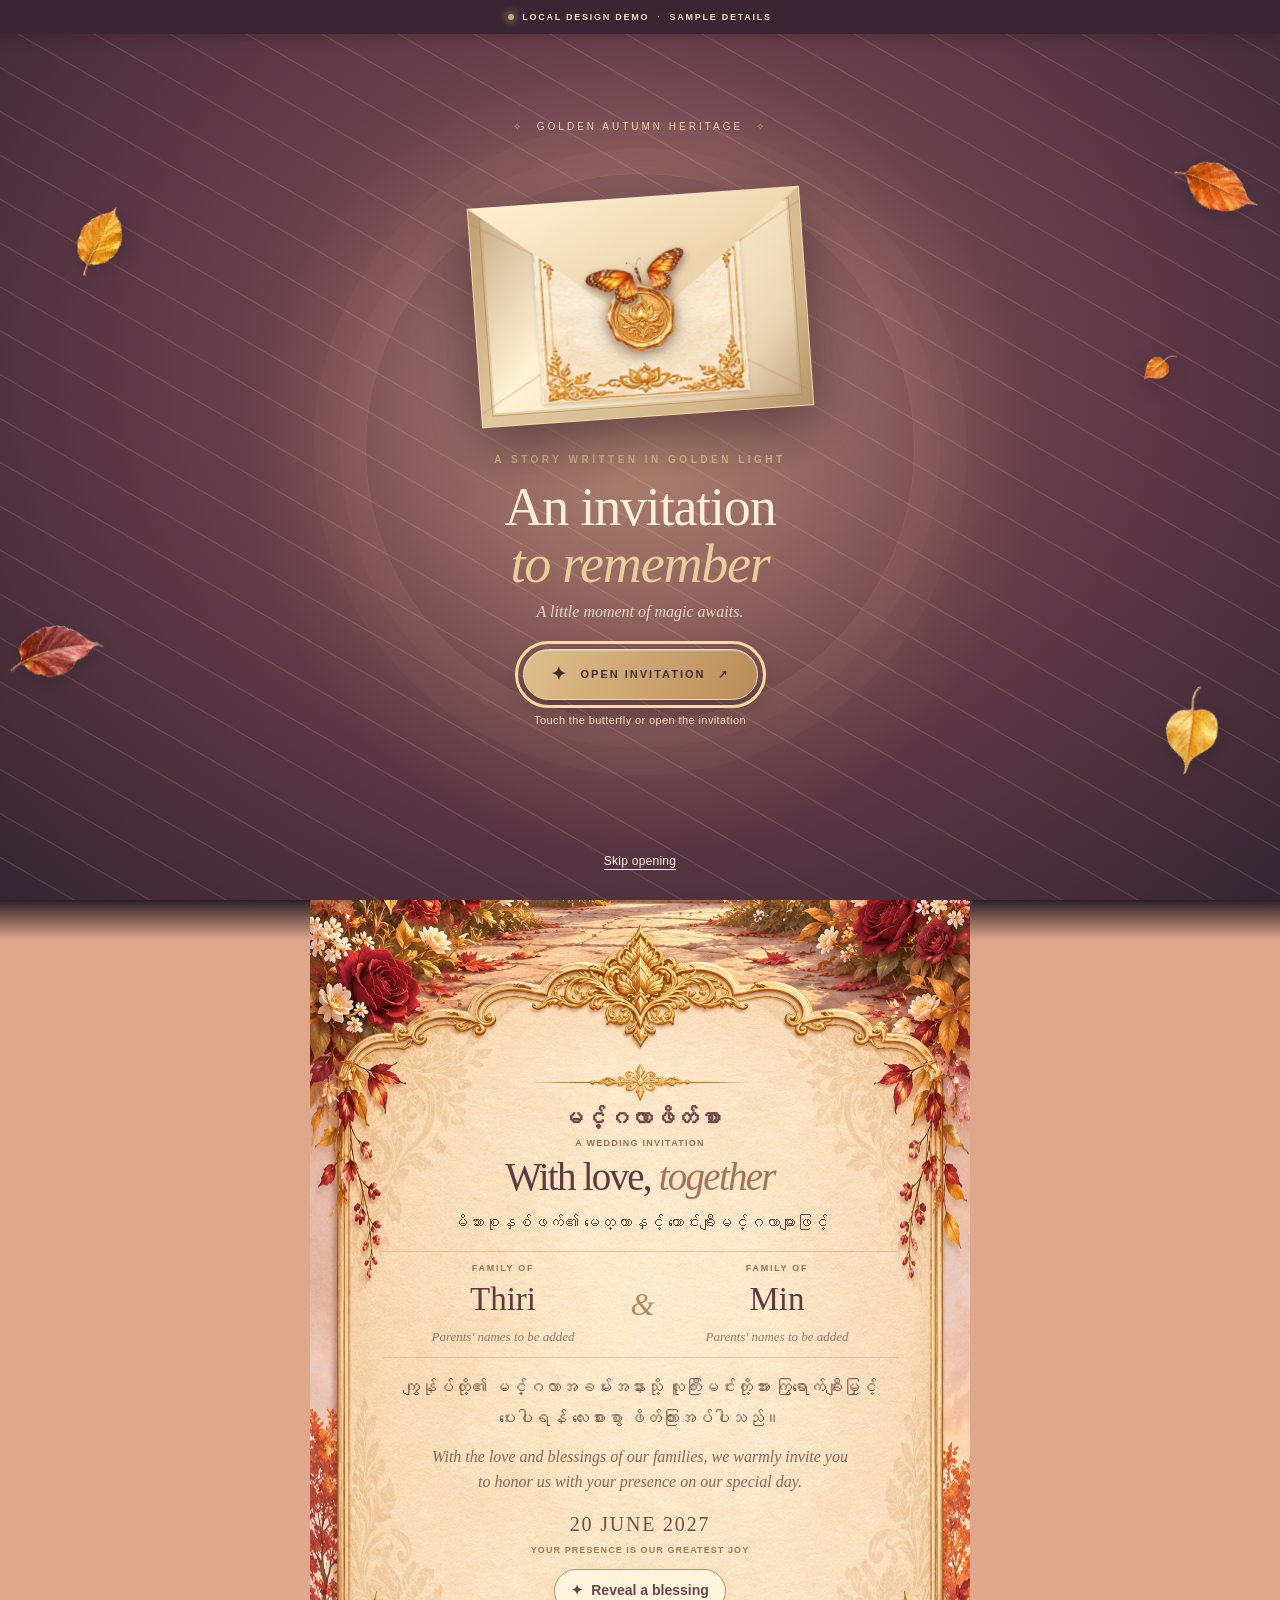
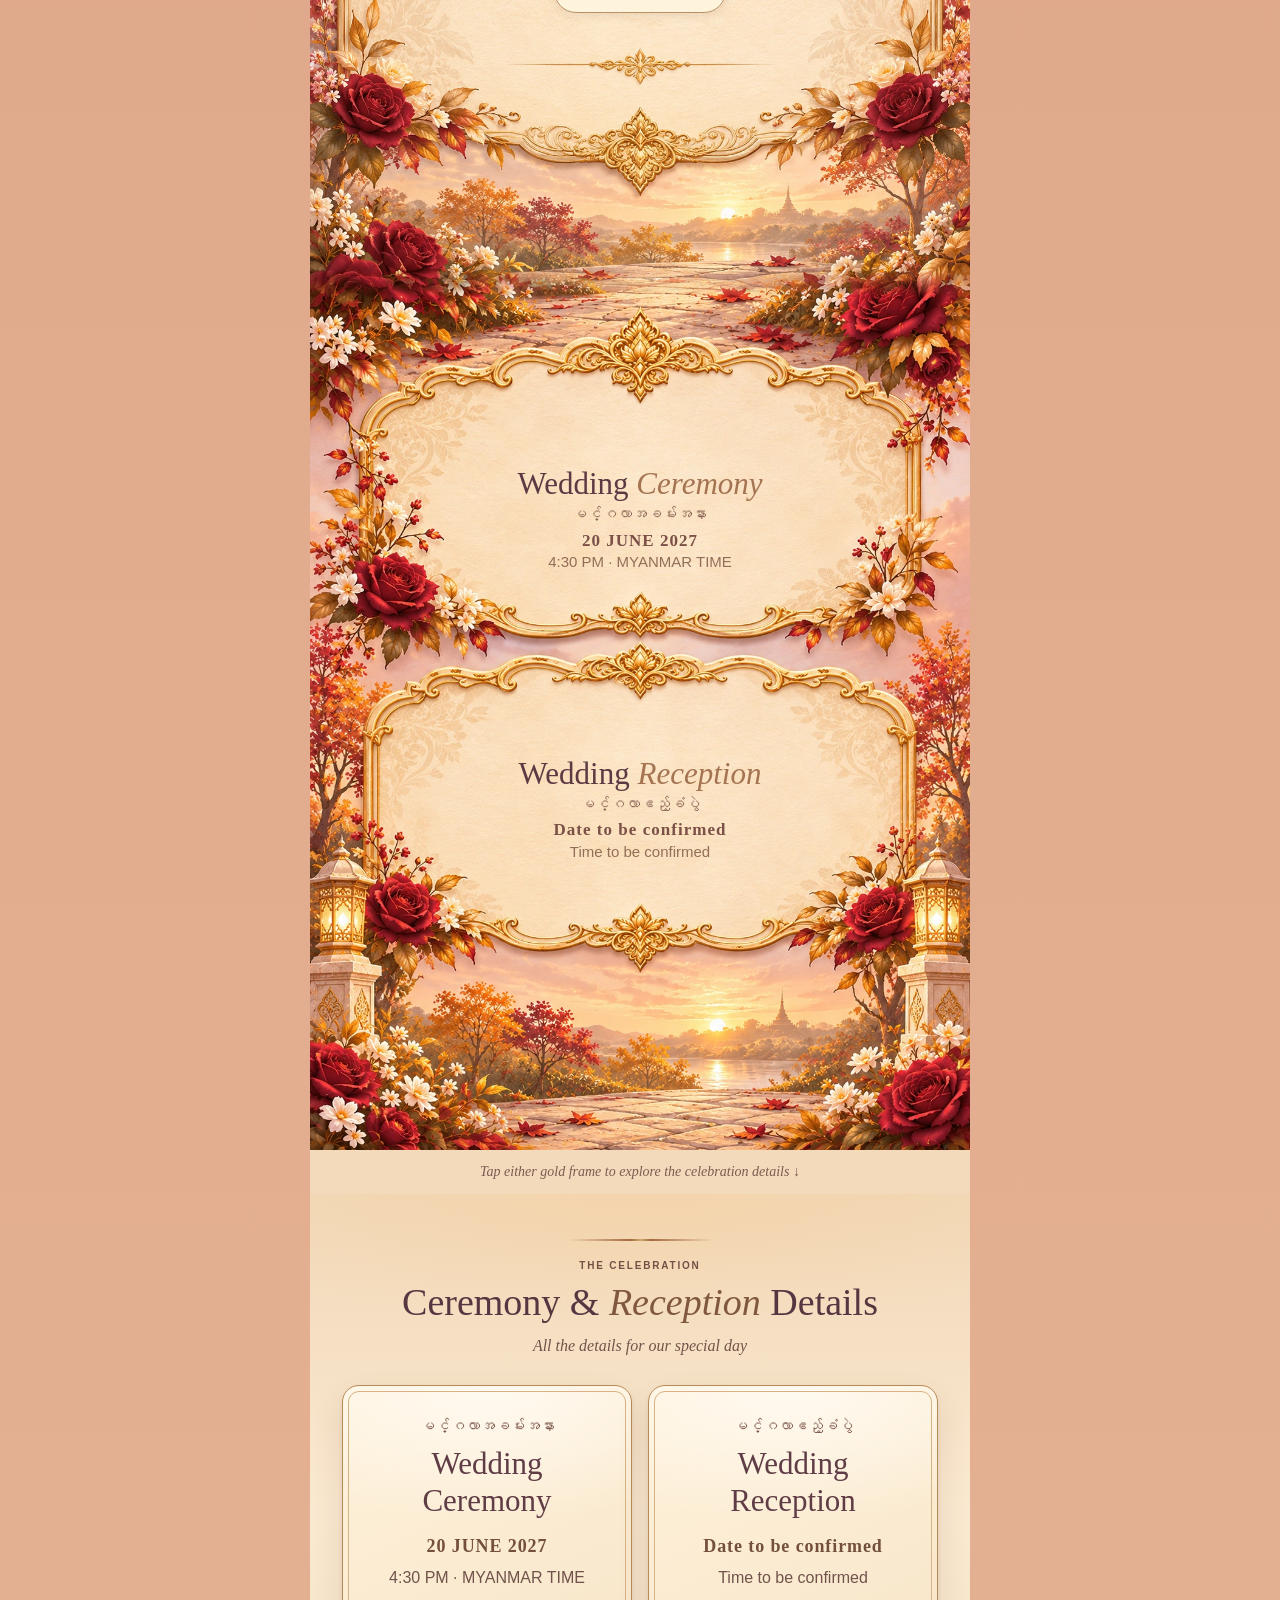
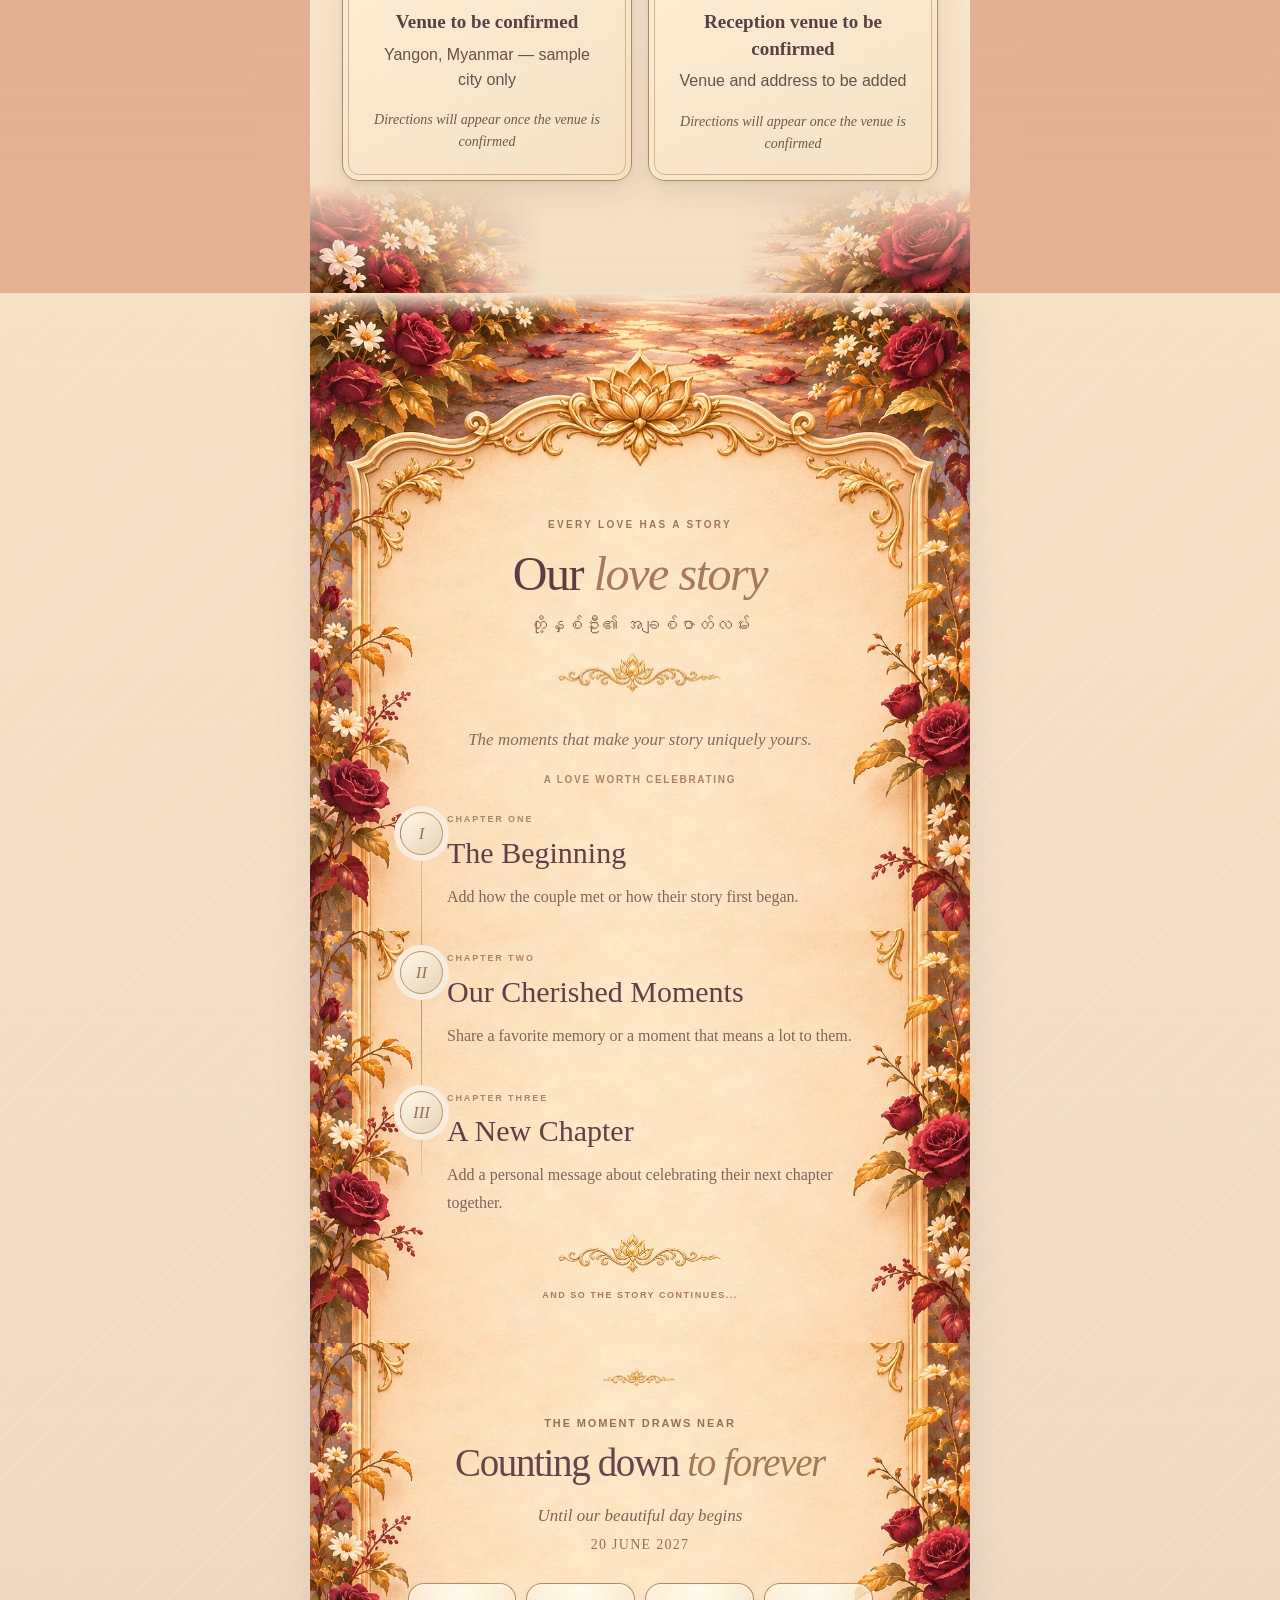
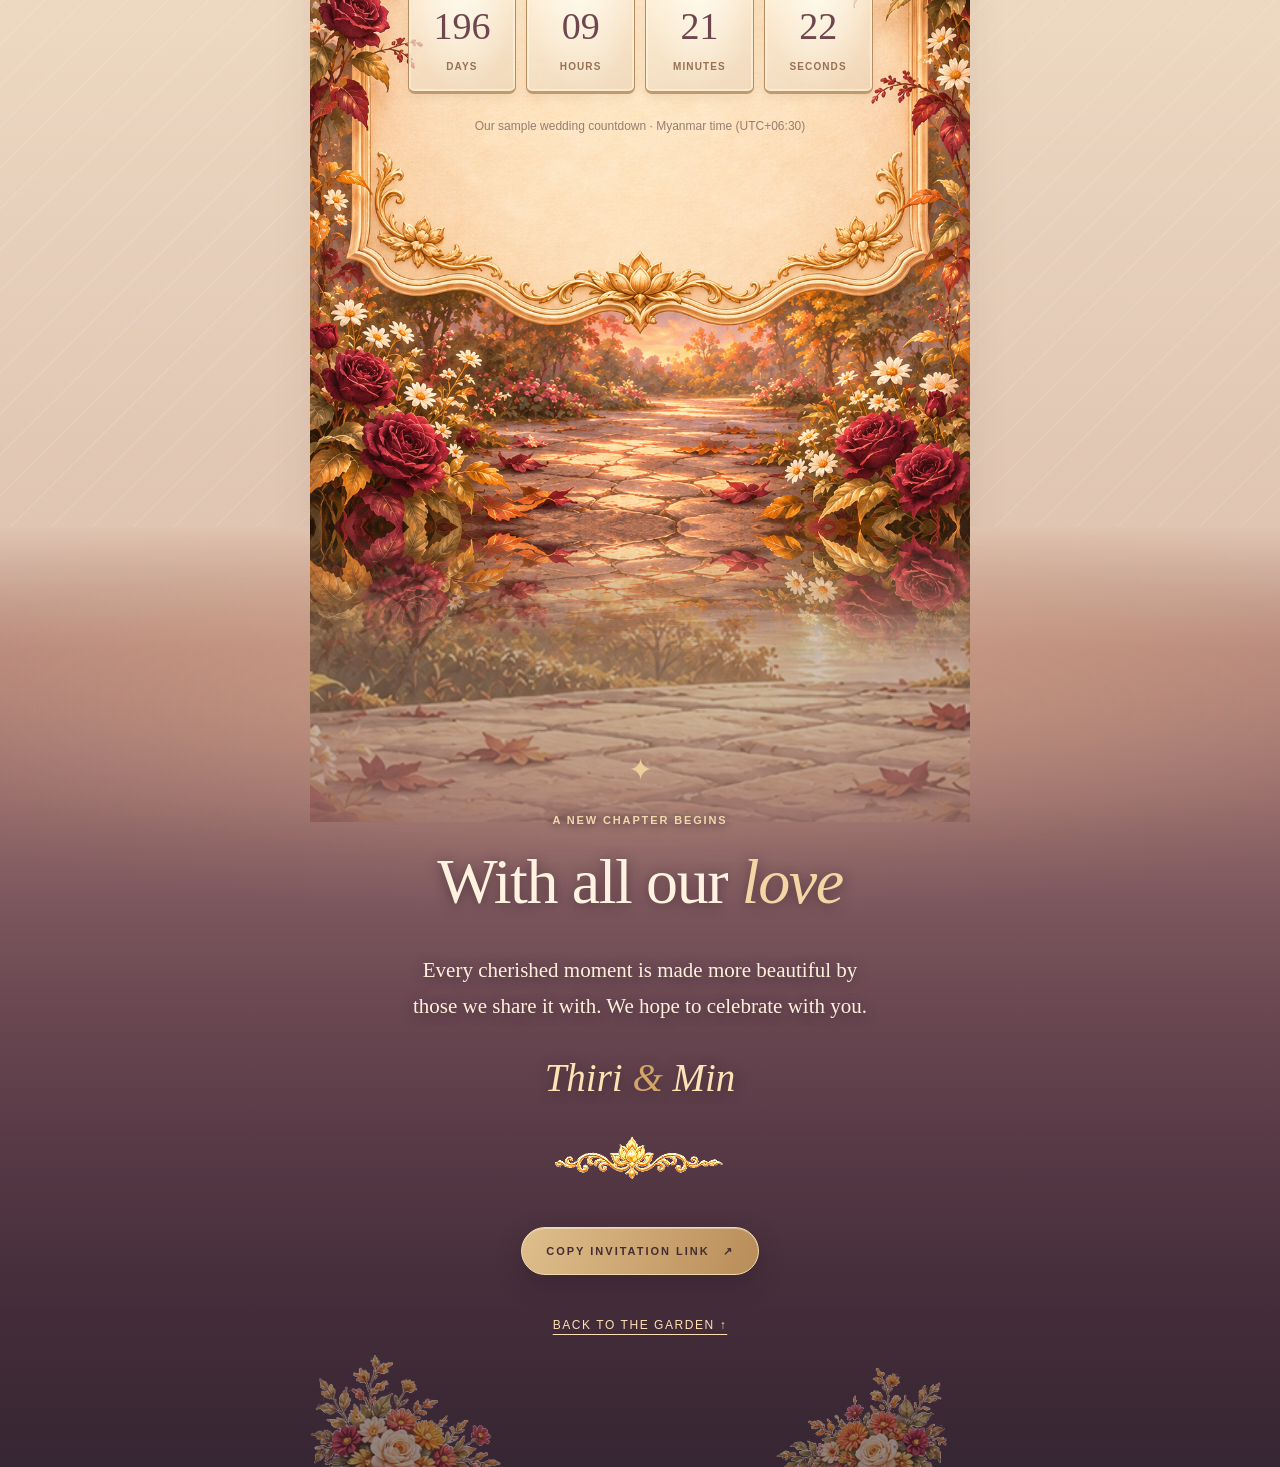
==== commit 5072ad19: "fix(share): load share URL guard before invitation controls" ====
--- a/index.html
+++ b/index.html
@@ -308,6 +308,7 @@
   </main>
   <div class="toast" id="toast" role="status" aria-live="polite"></div>
   <script src="wedding-config.js" defer></script>
+  <script src="share-link.js" defer></script>
   <script src="app.js" defer></script>
   <script src="skin-packs.js" defer></script>
   <script src="skin-loader.js" defer></script>
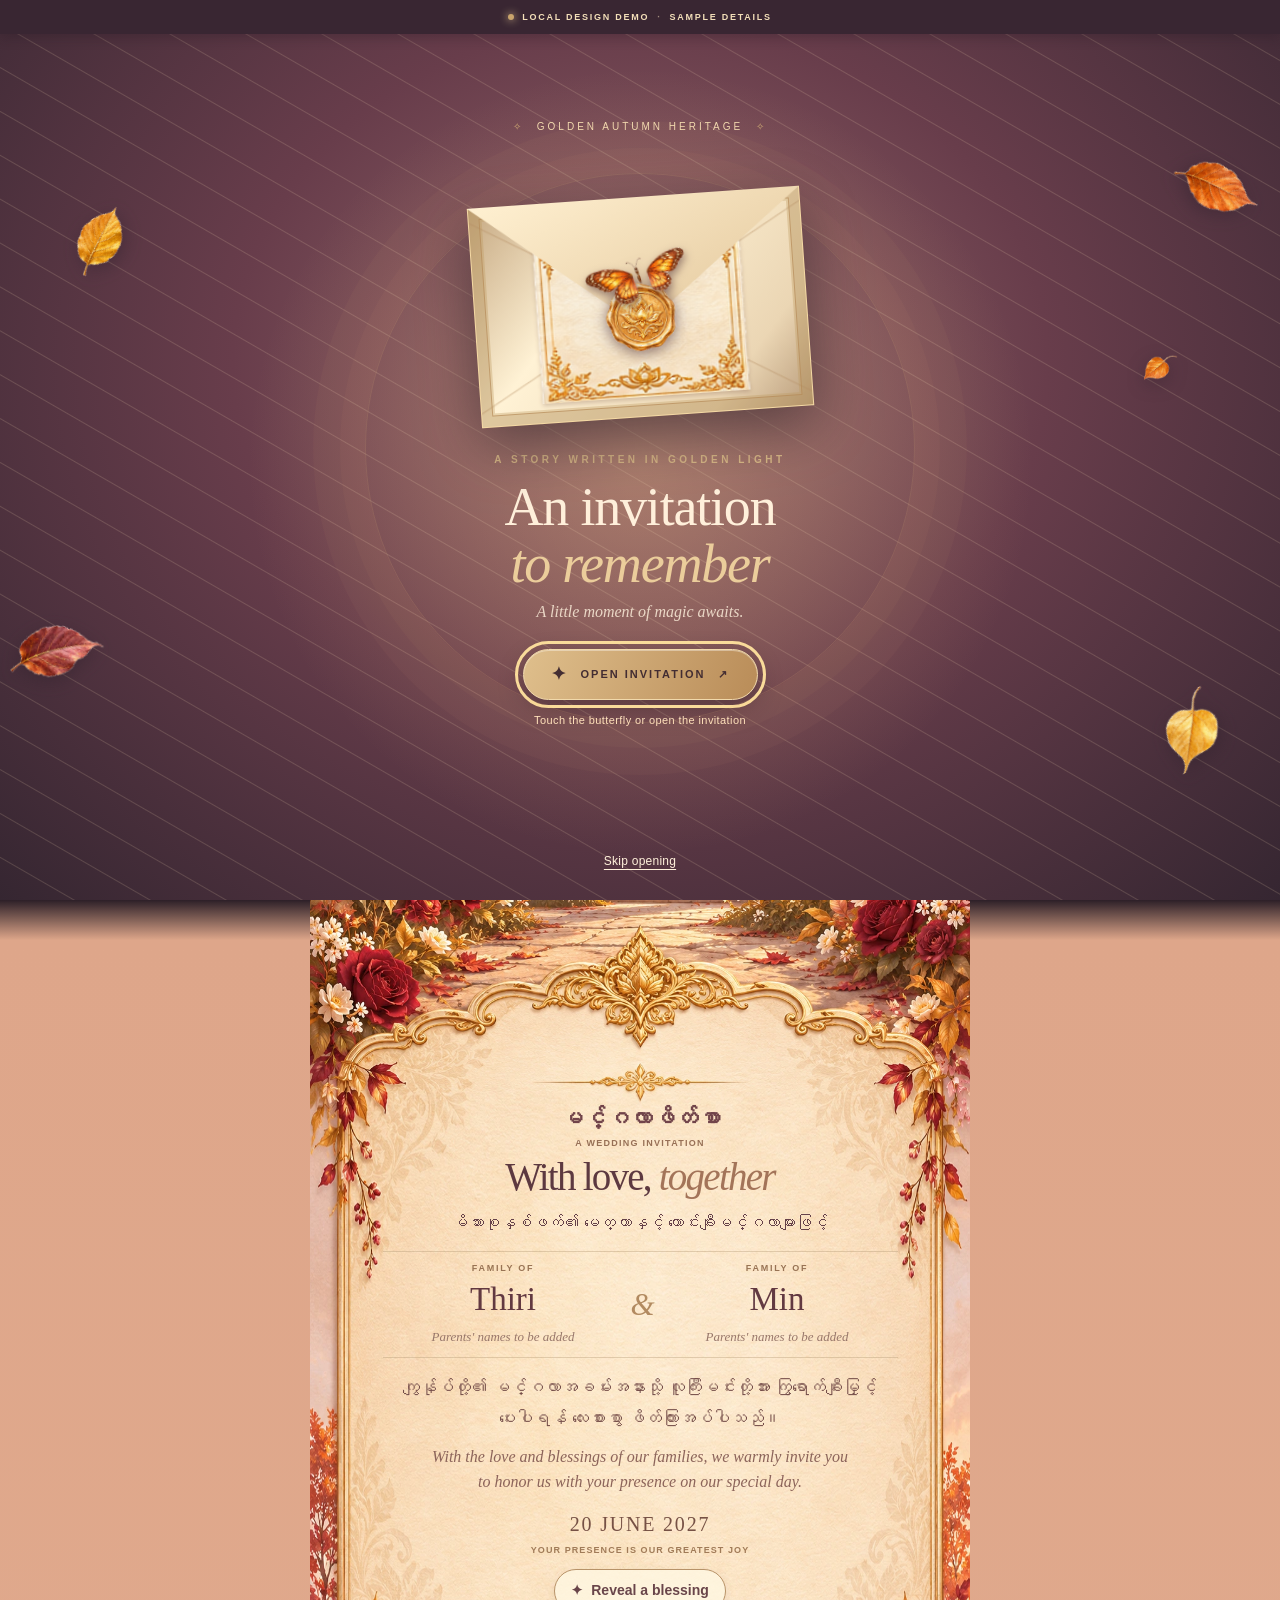
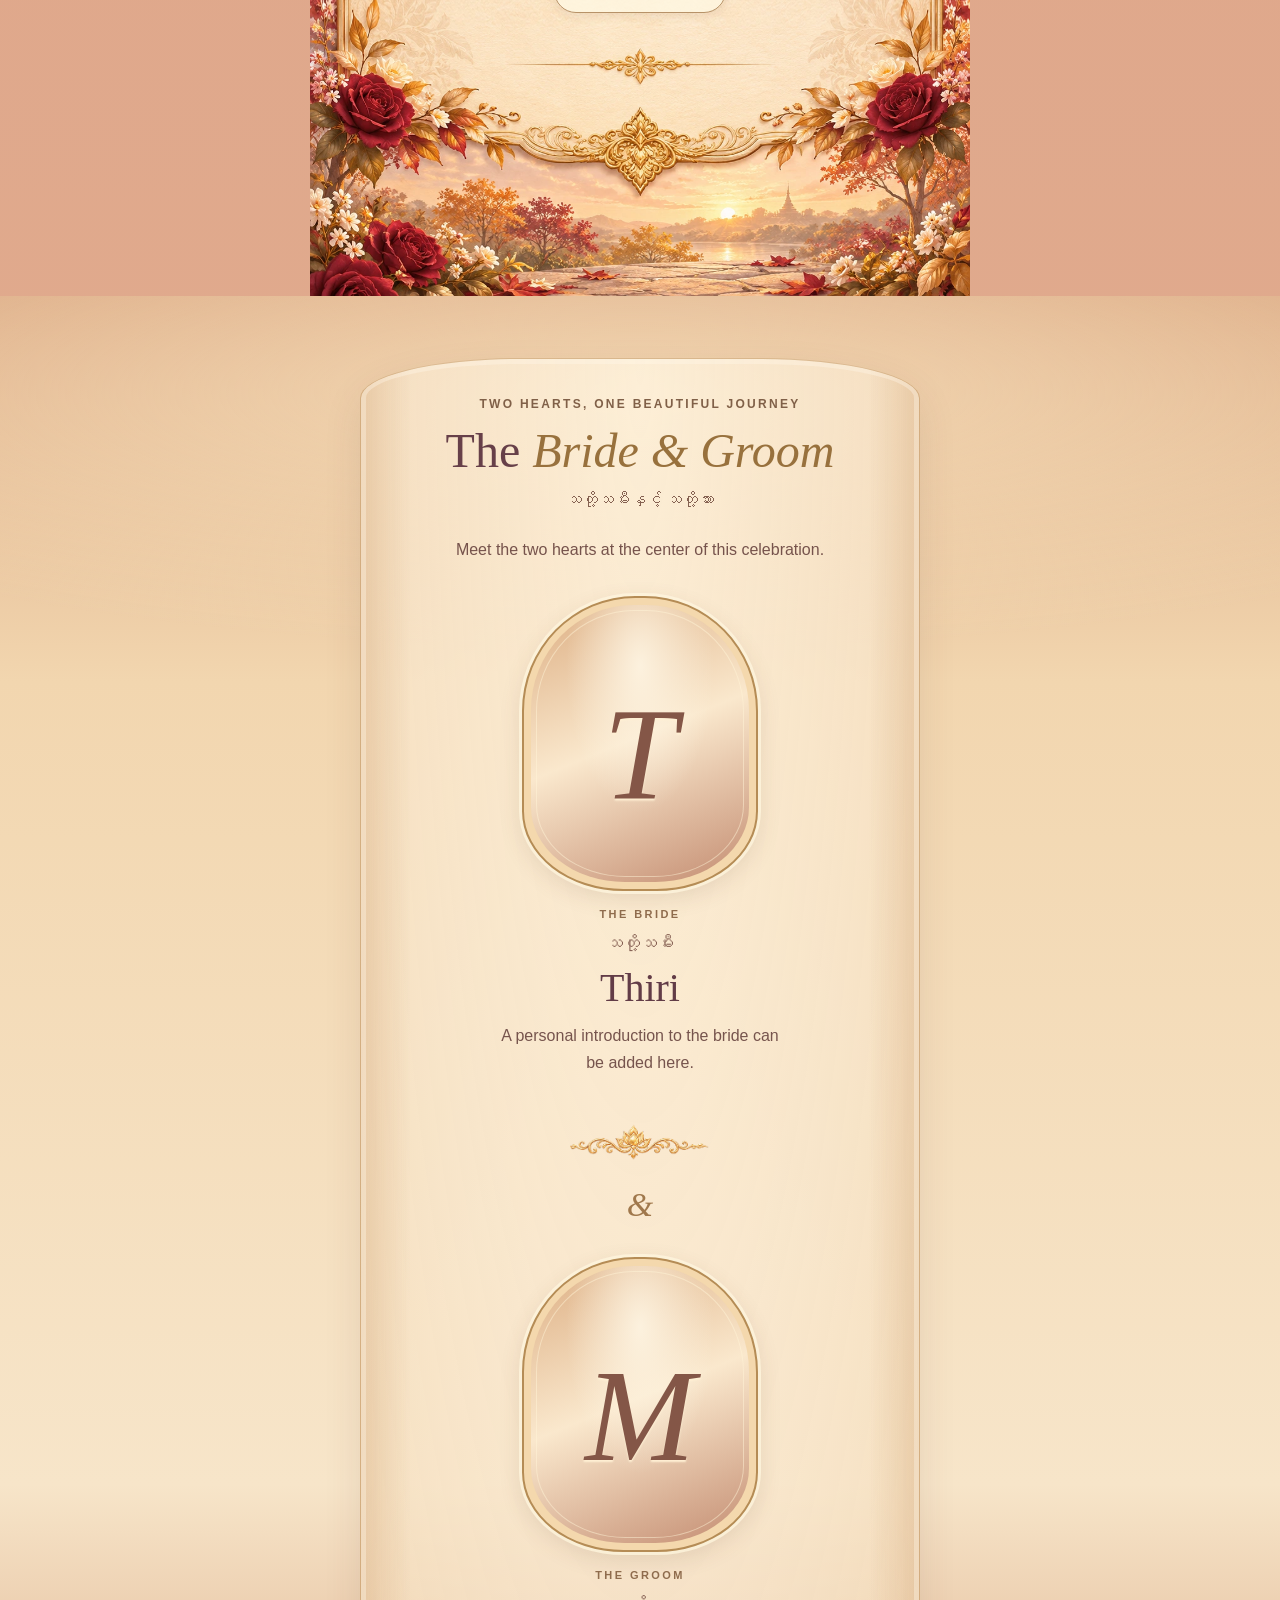
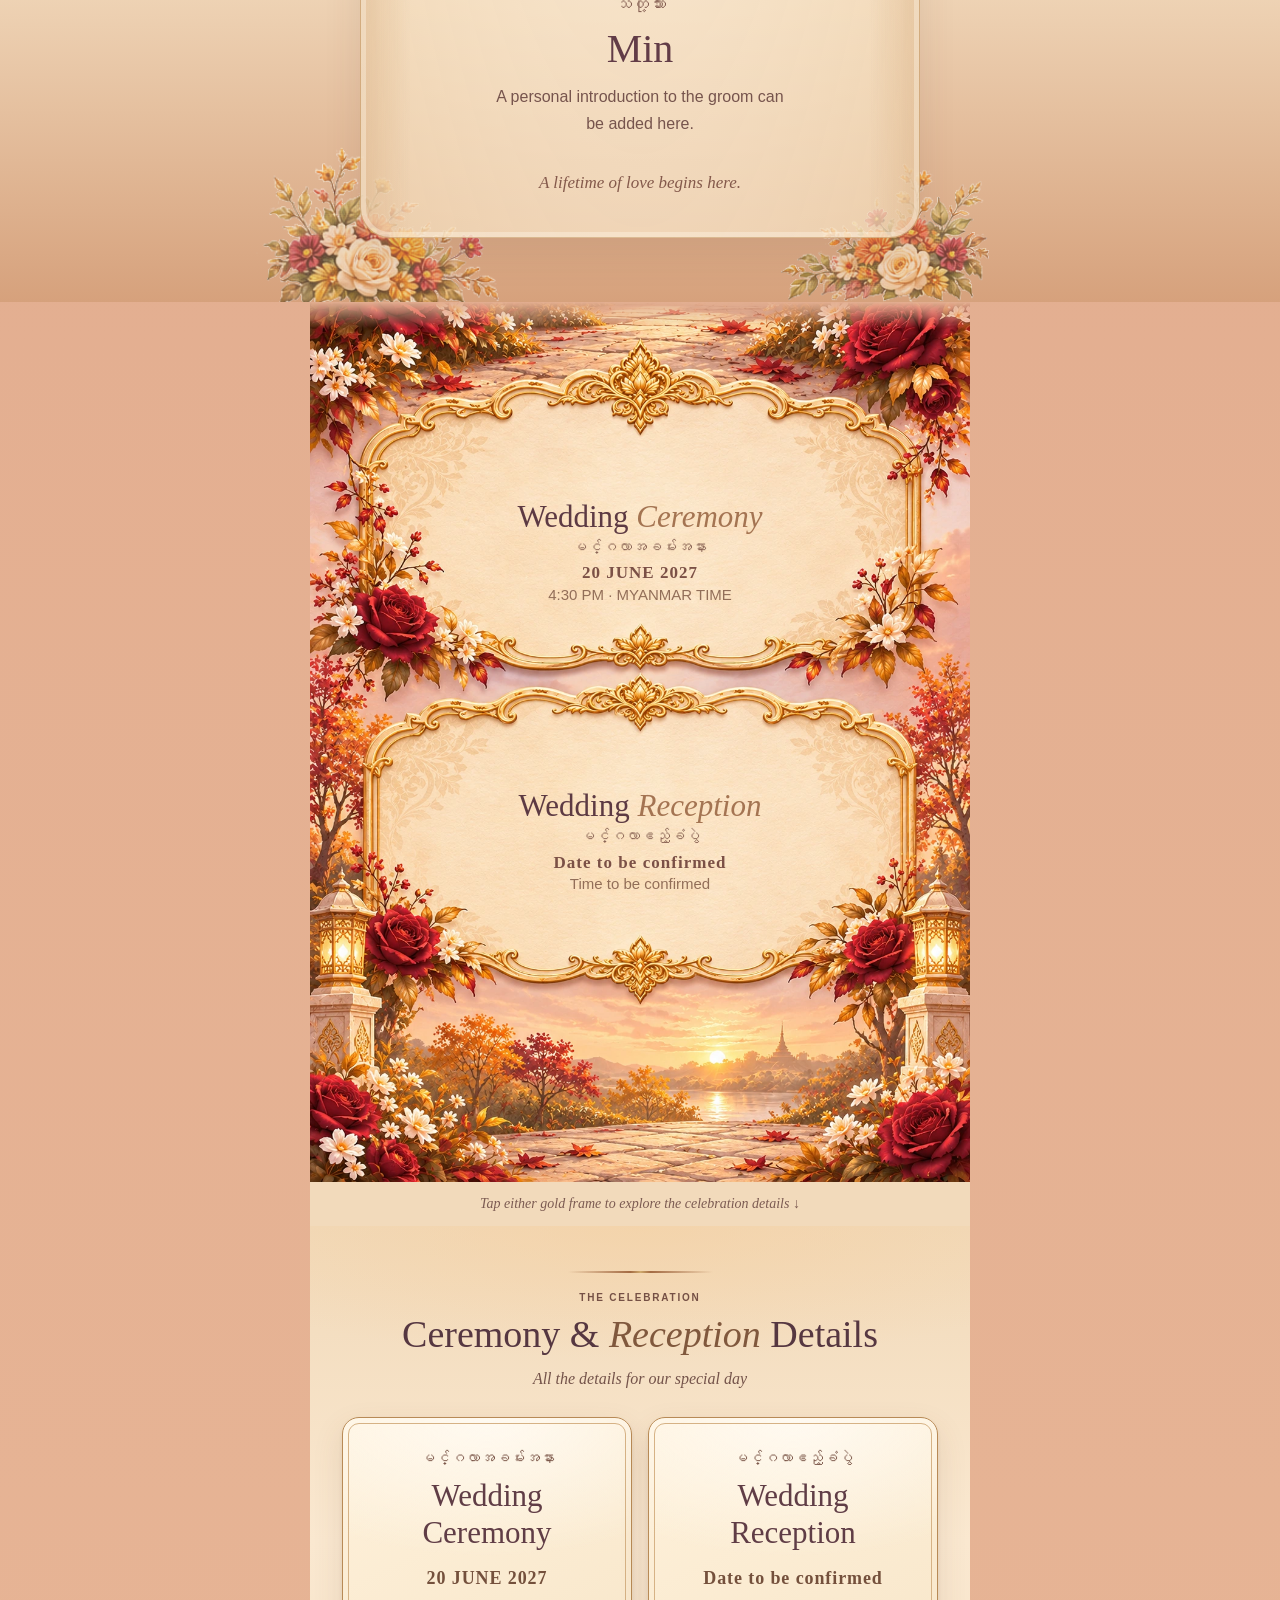
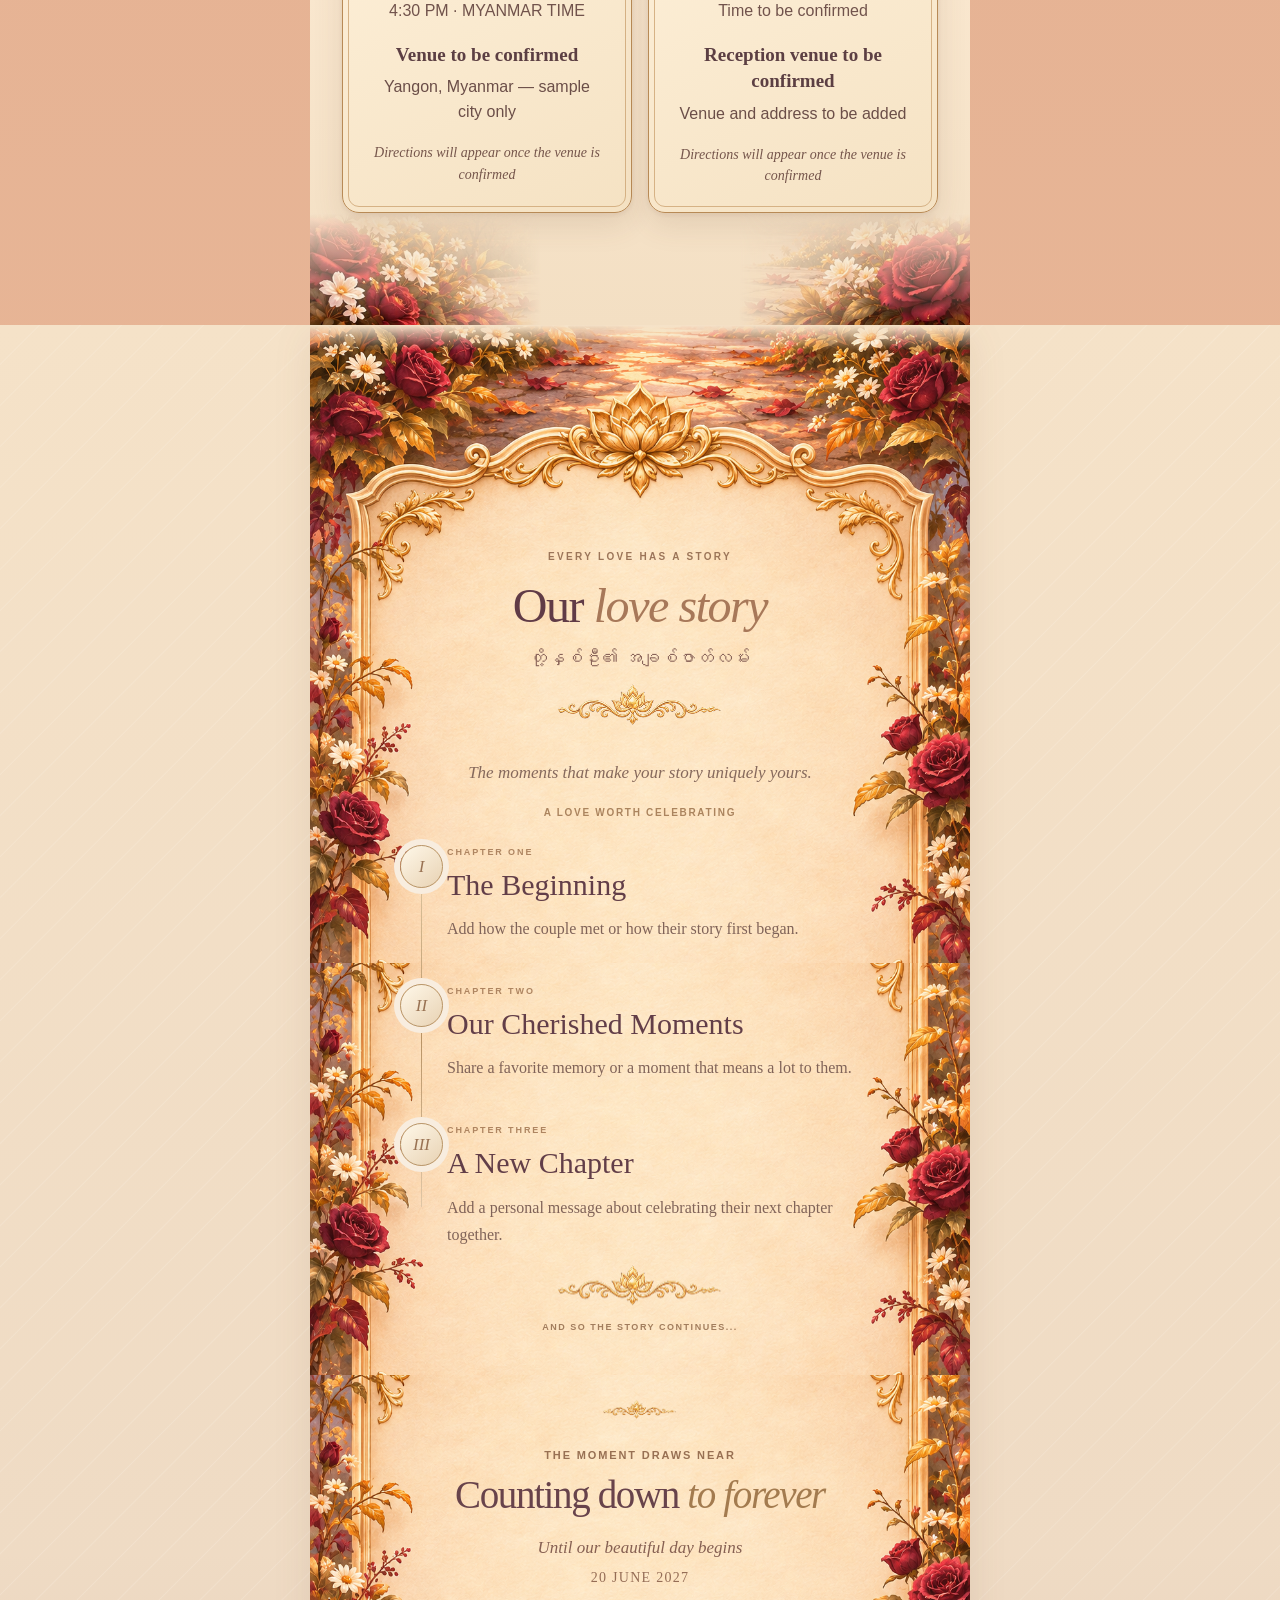
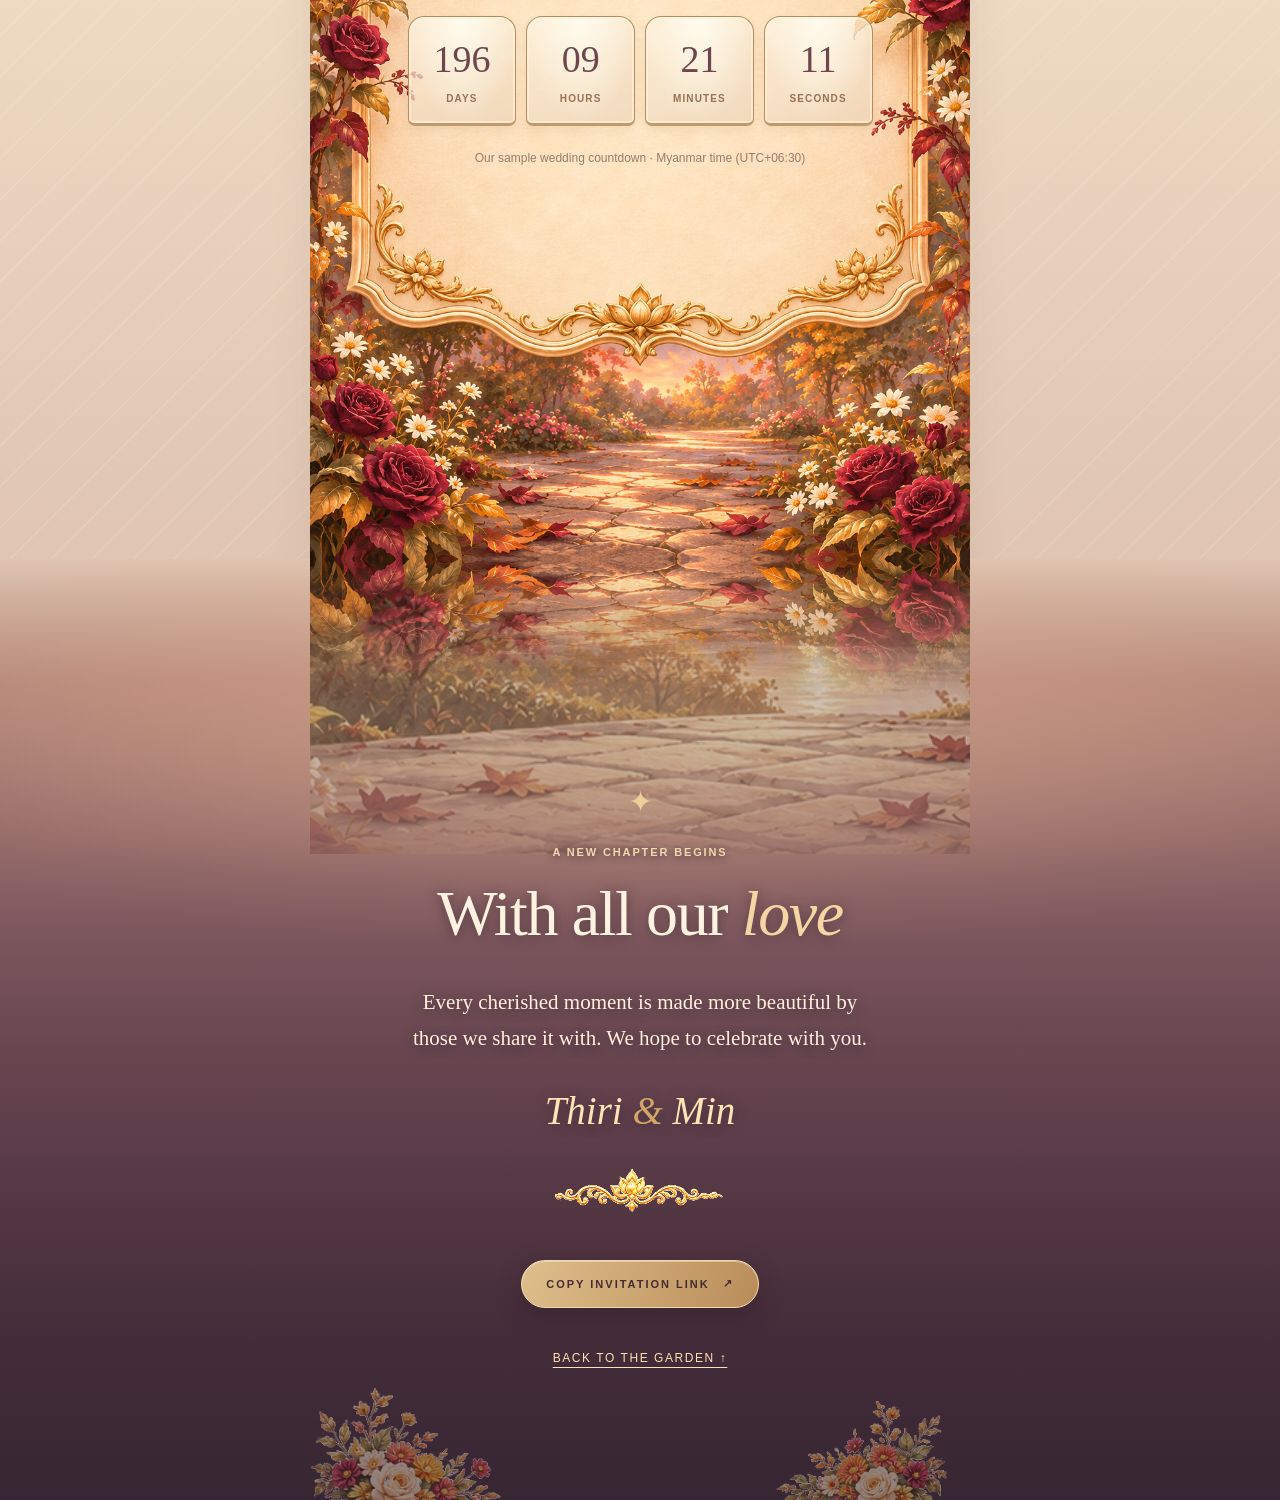
==== commit 2deb24a8: "feat(couple): insert configurable bride-and-groom portraits before ceremony" ====
--- a/index.html
+++ b/index.html
@@ -23,6 +23,7 @@
   <link rel="stylesheet" href="closing-garden.css" />
   <link rel="stylesheet" href="story-closing-bridge.css" />
   <link rel="stylesheet" href="final-garden-polish.css" />
+  <link rel="stylesheet" href="bride-groom.css" />
 </head>
 <body class="not-opened">
   <div class="demo-bar" aria-label="Prototype notice"><span class="demo-indicator"></span> LOCAL DESIGN DEMO <span class="demo-separator">·</span> SAMPLE DETAILS</div>
@@ -144,6 +145,48 @@
         <p class="fine-print heritage-demo-note">Demo invitation: replace the couple, date and parents' names with confirmed details before sharing with guests.</p>
       </section>
 
+      <section class="content-section couple-section" id="couple" aria-labelledby="coupleTitle">
+        <div class="couple-section-inner">
+          <p class="couple-eyebrow">TWO HEARTS, ONE BEAUTIFUL JOURNEY</p>
+          <h2 class="couple-title" id="coupleTitle">The <em>Bride &amp; Groom</em></h2>
+          <p class="couple-title-myanmar" lang="my">သတို့သမီးနှင့် သတို့သား</p>
+          <p class="couple-intro">Meet the two hearts at the center of this celebration.</p>
+          <div class="couple-people">
+            <article class="couple-person" data-person="bride" aria-labelledby="brideName">
+              <div class="couple-portrait-wrap">
+                <div class="couple-portrait">
+                  <span class="couple-portrait-letter" data-person-initial="bride" aria-hidden="true">T</span>
+                  <img class="couple-portrait-photo" data-person-photo="bride"
+                       alt="Bride portrait" loading="lazy" decoding="async" hidden />
+                </div>
+              </div>
+              <p class="couple-person-role">THE BRIDE</p>
+              <p class="couple-person-role-myanmar" lang="my">သတို့သမီး</p>
+              <h3 class="couple-person-name" id="brideName" data-person-name="bride">Thiri</h3>
+              <p class="couple-person-bio" data-person-bio="bride">A personal introduction to the bride can be added here.</p>
+            </article>
+            <div class="couple-join" aria-hidden="true">
+              <img class="story-ornament" src="31_gold_ornamental_divider.png" alt="" loading="lazy" />
+              <span>&amp;</span>
+            </div>
+            <article class="couple-person" data-person="groom" aria-labelledby="groomName">
+              <div class="couple-portrait-wrap">
+                <div class="couple-portrait">
+                  <span class="couple-portrait-letter" data-person-initial="groom" aria-hidden="true">M</span>
+                  <img class="couple-portrait-photo" data-person-photo="groom"
+                       alt="Groom portrait" loading="lazy" decoding="async" hidden />
+                </div>
+              </div>
+              <p class="couple-person-role">THE GROOM</p>
+              <p class="couple-person-role-myanmar" lang="my">သတို့သား</p>
+              <h3 class="couple-person-name" id="groomName" data-person-name="groom">Min</h3>
+              <p class="couple-person-bio" data-person-bio="groom">A personal introduction to the groom can be added here.</p>
+            </article>
+          </div>
+          <p class="couple-endnote">A lifetime of love begins here.</p>
+        </div>
+      </section>
+
       <section class="content-section details-section" id="details" aria-labelledby="detailsTitle">
         <h2 class="scene-accessible-title" id="detailsTitle">Wedding Ceremony &amp; Reception</h2>
         <!-- One complete illustration, with BOTH carved event frames painted into it.
--- a/bride-groom.css
+++ b/bride-groom.css
@@ -0,0 +1,224 @@
+/* Bride & Groom — portrait garden interlude.
+ * Sits AFTER the family invitation and BEFORE the ceremony scene.
+ * Reuses existing approved floral PNGs and does not alter either master
+ * painting. All actual portrait photos remain customer-supplied only.
+ */
+.garden-flow > .couple-section {
+  box-sizing:border-box;
+  position:relative;
+  display:block;
+  width:100%;
+  max-width:none;
+  margin:0;
+  padding:clamp(28px,8vw,62px) 0 clamp(32px,9vw,64px);
+  overflow:hidden;
+  isolation:isolate;
+  background:
+    radial-gradient(ellipse 83% 16% at 50% 6%,#fff0cb91,transparent 100%),
+    linear-gradient(180deg,#dcaa85 0%,#f2d6af 24%,#f7e5c9 74%,#d6a17c 100%);
+  text-align:center;
+  color:#66464a;
+}
+.couple-section::before,
+.couple-section::after {
+  content:"";
+  position:absolute;
+  z-index:0;
+  bottom:0;
+  width:clamp(90px,35vw,245px);
+  height:clamp(175px,72vw,390px);
+  background-repeat:no-repeat;
+  background-size:contain;
+  background-position:center bottom;
+  opacity:.63;
+  pointer-events:none;
+  transform-origin:center bottom;
+}
+.couple-section::before {
+  left:max(-66px,calc(50% - 384px));
+  background-image:url("16_bouquet_bottom_left.png");
+  animation:couple-floral-left 12s ease-in-out infinite alternate;
+}
+.couple-section::after {
+  right:max(-66px,calc(50% - 384px));
+  background-image:url("17_bouquet_bottom_right.png");
+  animation:couple-floral-right 13s ease-in-out infinite alternate;
+}
+@keyframes couple-floral-left {to{transform:rotate(1.6deg)}}
+@keyframes couple-floral-right {to{transform:rotate(-1.6deg)}}
+.couple-section-inner {
+  position:relative;
+  z-index:2;
+  width:min(100% - 36px,560px);
+  max-width:100%;
+  margin:0 auto;
+  padding:clamp(20px,4.5vw,35px) clamp(12px,3.7vw,30px) clamp(26px,6vw,42px);
+  box-sizing:border-box;
+  background:
+    linear-gradient(90deg,#d5aa7e66 0%,transparent 9%,transparent 91%,#d5aa7e66 100%),
+    radial-gradient(ellipse at top,#fff4dfcf,#f9e8cfb8 58%,#f4ddbbac);
+  border:1px solid #bf925d82;
+  border-radius:160px 160px 30px 30px / 40px 40px 30px 30px;
+  box-shadow:0 15px 38px #57352f1c,inset 0 0 0 5px #fff7e85e;
+}
+.couple-eyebrow {
+  color:#806048;
+  font:700 clamp(10px,2.9vw,12px)/1.7 var(--body, sans-serif);
+  letter-spacing:.19em;
+  margin:0 auto 9px;
+}
+.couple-title {
+  color:#674049;
+  font:normal clamp(32px,8.4vw,48px)/1.15 var(--display,Georgia,serif);
+  margin:0 auto;
+  text-wrap:balance;
+}
+.couple-title em {font-weight:400;color:#98713d;}
+.couple-title-myanmar {
+  font-size:clamp(13px,3.4vw,16px);
+  line-height:2;
+  color:#856151;
+  margin:6px auto 20px;
+}
+.couple-intro {
+  font:normal clamp(14px,3.6vw,16px)/1.75 var(--body,sans-serif);
+  color:#76534c;
+  max-width:385px;
+  margin:0 auto clamp(18px,5.5vw,32px);
+}
+.couple-people {display:grid;grid-template-columns:minmax(0,1fr);gap:clamp(20px,5vw,34px);}
+.couple-person {min-width:0;width:100%;margin:0 auto;max-width:365px;}
+.couple-portrait-wrap {
+  position:relative;
+  box-sizing:border-box;
+  width:clamp(165px,52vw,236px);
+  max-width:100%;
+  margin:0 auto clamp(11px,3vw,15px);
+  padding:7px;
+  aspect-ratio:4/5;
+  border:2px solid #b58c55;
+  border-radius:48% 48% 43% 43% / 39% 39% 27% 27%;
+  background:#f4d8ad;
+  box-shadow:0 0 0 3px #fff6dfc9,0 7px 23px #63402924;
+}
+.couple-portrait {
+  position:relative;
+  display:grid;
+  place-items:center;
+  width:100%;
+  height:100%;
+  overflow:hidden;
+  border-radius:47% 47% 43% 43% / 38% 38% 27% 27%;
+  background:
+    radial-gradient(ellipse at 50% 22%,#fff7e6d9,transparent 48%),
+    linear-gradient(158deg,#ddaf84,#fae8cd 48%,#c48d72);
+}
+.couple-portrait::after {
+  content:"";position:absolute;inset:5px;border:1px solid #fff4d87a;
+  border-radius:inherit;pointer-events:none;
+}
+.couple-portrait-letter {
+  color:#845647;
+  font:italic normal clamp(88px,28vw,132px)/1 var(--display,Georgia,serif);
+  text-shadow:0 2px 2px #fff0d4;
+  transform:translateY(8%);
+}
+.couple-portrait.has-photo .couple-portrait-letter{display:none;}
+.couple-portrait-photo {
+  position:absolute;
+  display:block;
+  width:100%;
+  height:100%;
+  inset:0;
+  object-fit:cover;
+  object-position:center 23%;
+}
+.couple-portrait-photo[hidden]{display:none!important;}
+.couple-person-role {
+  color:#906d4e;
+  font:700 11px/1.6 var(--body,sans-serif);
+  letter-spacing:.22em;
+  margin:0 auto 4px;
+}
+.couple-person-role-myanmar {
+  color:#835d50;
+  margin:0 auto 3px;
+  font-size:clamp(13px,3.5vw,17px);
+  line-height:1.9;
+}
+.couple-person-name {
+  margin:0 auto clamp(6px,2vw,9px);
+  color:#623c47;
+  font:normal clamp(27px,7.7vw,40px)/1.24 var(--display,Georgia,serif);
+  overflow-wrap:anywhere;
+  text-wrap:balance;
+}
+.couple-person-bio {
+  font:normal clamp(14px,3.7vw,16px)/1.72 var(--body,sans-serif);
+  color:#76544d;
+  margin:0 auto;
+  max-width:295px;
+  overflow-wrap:anywhere;
+  white-space:normal;
+}
+.couple-join {
+  display:flex;
+  flex-direction:column;
+  align-items:center;
+  justify-content:center;
+  gap:8px;
+  margin:0 auto;
+  color:#a0784c;
+  pointer-events:none;
+}
+.couple-join img {display:block;width:clamp(104px,29vw,140px);height:auto;object-fit:contain;}
+.couple-join span {font:italic clamp(24px,7vw,34px)/1.1 var(--display,Georgia,serif);}
+.couple-endnote{
+  font:italic clamp(14px,4vw,17px)/1.5 var(--display,Georgia,serif);
+  color:#84594b;
+  margin:clamp(23px,5.5vw,32px) auto 0;
+}
+html[data-skin="moonlit-amethyst"] .garden-flow > .couple-section {
+  color:#594966;
+  background:
+    radial-gradient(ellipse 80% 18% at 50% 6%,#e3d6f0a6,transparent 100%),
+    linear-gradient(180deg,#d7c4de,#f0e6f5 25%,#f1e8f6 72%,#a798bc);
+}
+html[data-skin="moonlit-amethyst"] .couple-section::before,
+html[data-skin="moonlit-amethyst"] .couple-section::after {
+  background-image:url("skins/moonlit-amethyst/floral.png");
+  opacity:.42;
+}
+html[data-skin="moonlit-amethyst"] .couple-section::after {transform:scaleX(-1);}
+html[data-skin="moonlit-amethyst"] .couple-section-inner {
+  border-color:#ab91bd;
+  background:radial-gradient(ellipse at top,#fffafeed,#eee6f5c7 74%,#ded1ecc7);
+  box-shadow:0 15px 38px #49365221,inset 0 0 0 5px #fffaff7a;
+}
+html[data-skin="moonlit-amethyst"] .couple-title,
+html[data-skin="moonlit-amethyst"] .couple-person-name {color:#58436c;}
+html[data-skin="moonlit-amethyst"] .couple-title em,
+html[data-skin="moonlit-amethyst"] .couple-join {color:#80659a;}
+html[data-skin="moonlit-amethyst"] .couple-eyebrow,
+html[data-skin="moonlit-amethyst"] .couple-title-myanmar,
+html[data-skin="moonlit-amethyst"] .couple-intro,
+html[data-skin="moonlit-amethyst"] .couple-person-role,
+html[data-skin="moonlit-amethyst"] .couple-person-role-myanmar,
+html[data-skin="moonlit-amethyst"] .couple-person-bio,
+html[data-skin="moonlit-amethyst"] .couple-endnote {color:#705d7b;}
+html[data-skin="moonlit-amethyst"] .couple-portrait-wrap {border-color:#9e82b3;background:#d2c2e2;box-shadow:0 0 0 3px #fff9ffb8,0 8px 22px #4333512b;}
+html[data-skin="moonlit-amethyst"] .couple-portrait {
+  background:radial-gradient(ellipse at 50% 20%,#fff9ffd6,transparent 50%),linear-gradient(155deg,#b7a1d0,#eee3f6 55%,#9c84b8);
+}
+html[data-skin="moonlit-amethyst"] .couple-portrait-letter {color:#765d90;text-shadow:0 2px 2px #fff7ff;}
+/* Prevent the old 2→3 overlap from cropping this intervening section.
+ * The top and bottom are color-matched to adjacent artwork families, not
+ * exact custom-painted master-to-master joins. */
+.garden-flow > .couple-section + .details-section {margin-top:0;}
+@media(max-width:350px){
+  .couple-section-inner {width:calc(100% - 22px);padding-left:12px;padding-right:12px;}
+  .couple-portrait-wrap {width:168px;}
+}
+@media(prefers-reduced-motion:reduce){
+  .couple-section::before,.couple-section::after {animation:none!important;}
+}
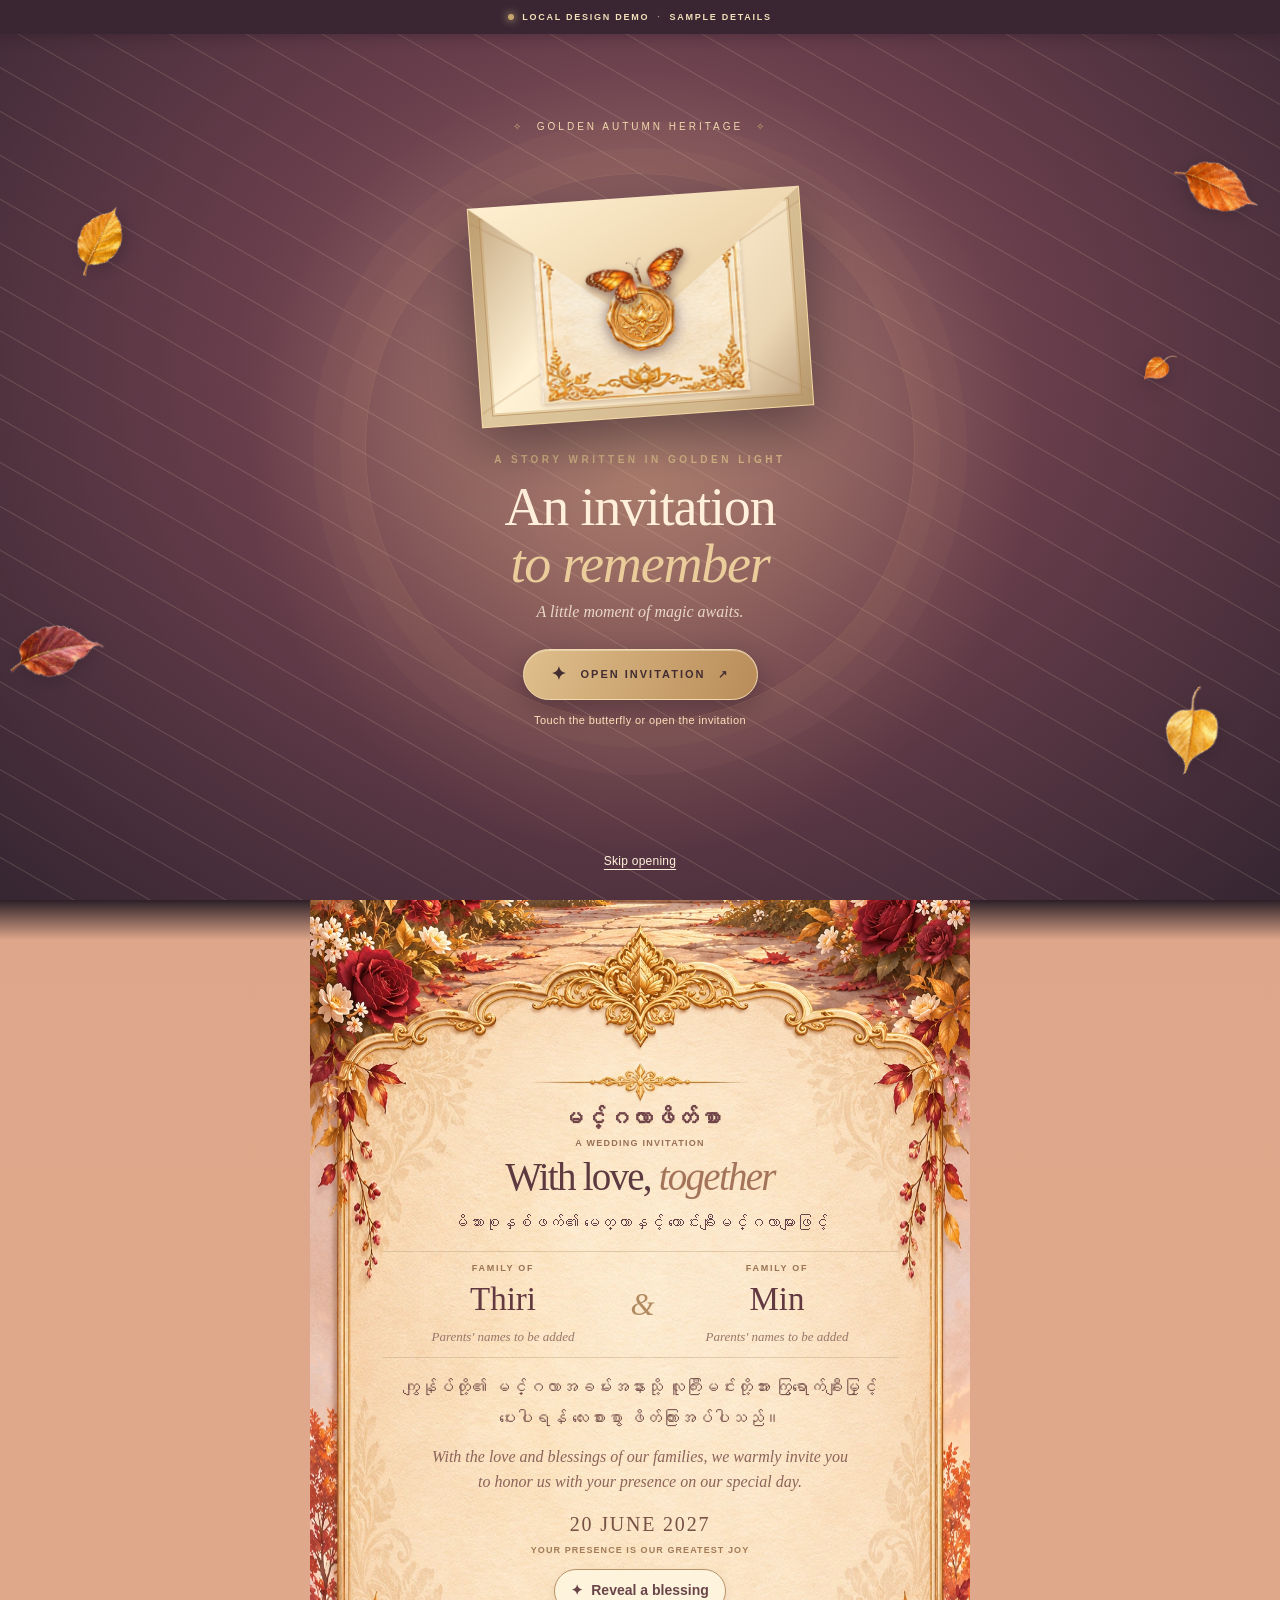
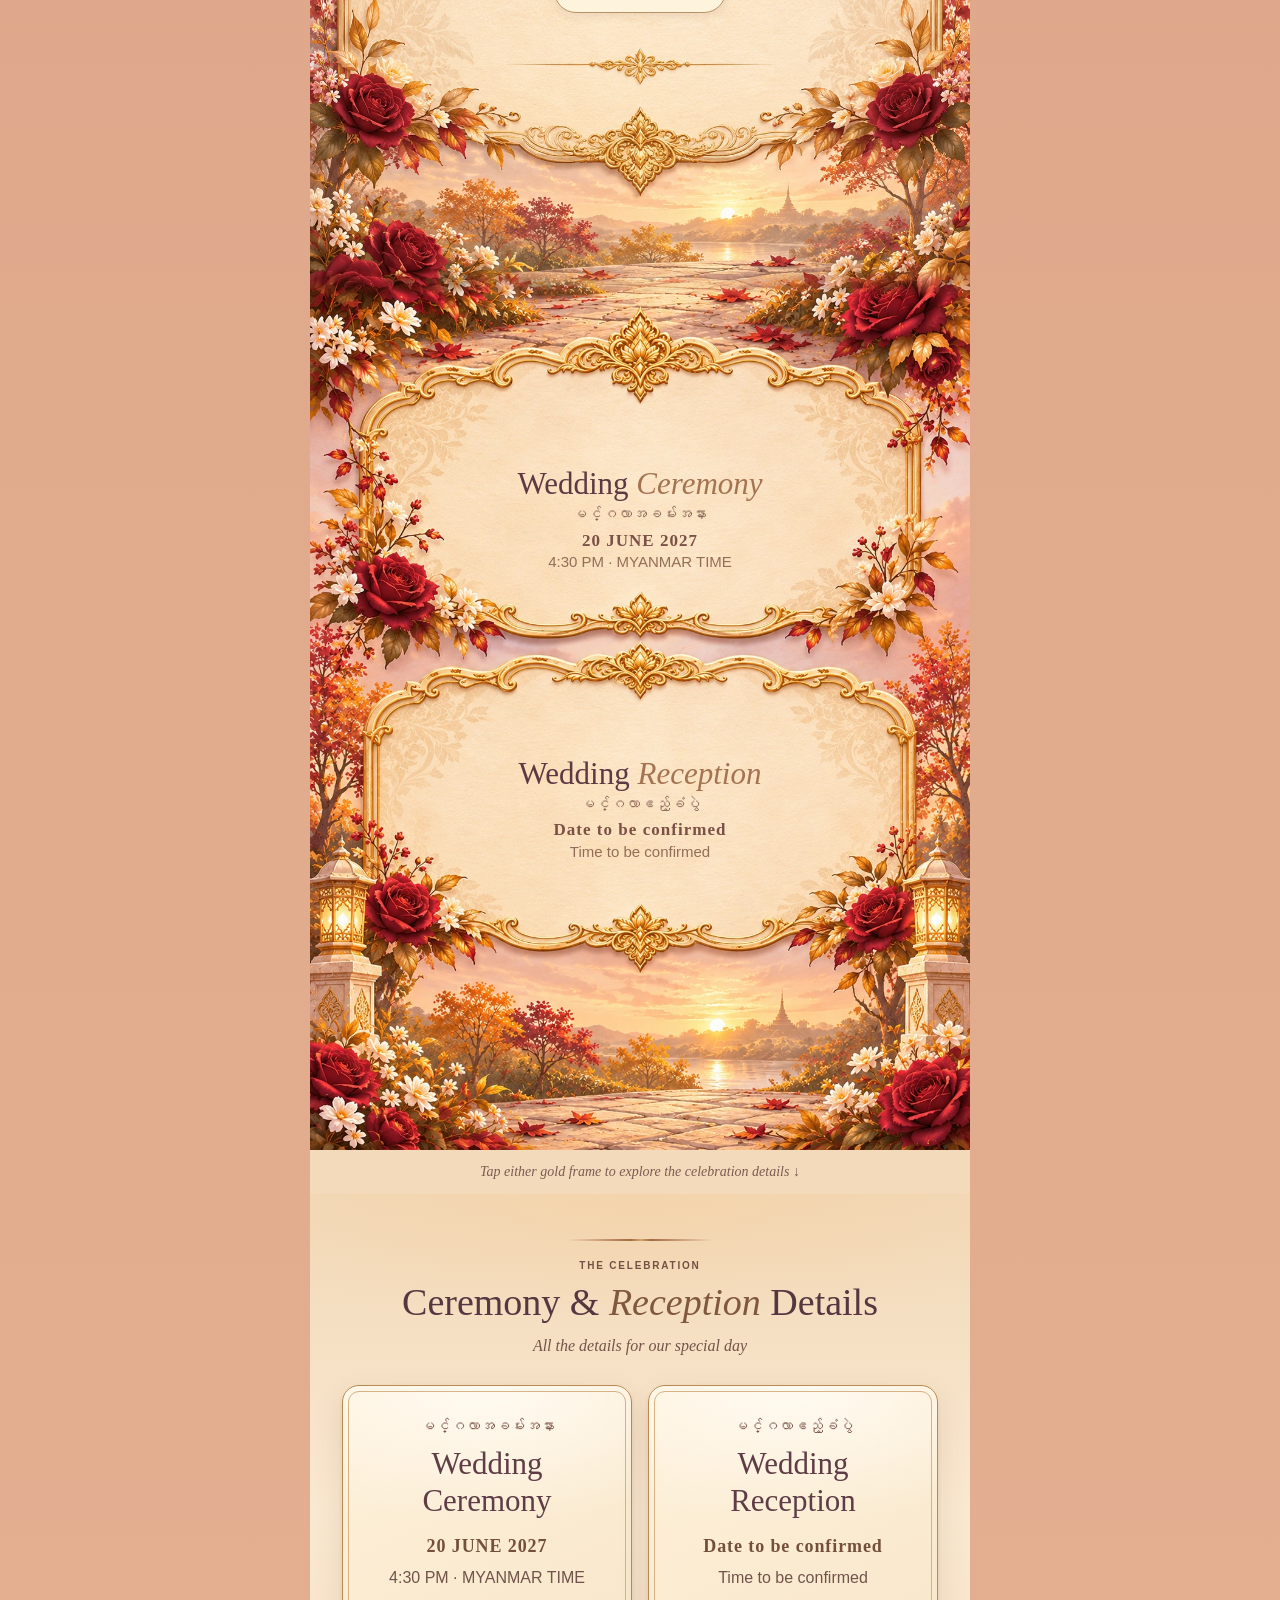
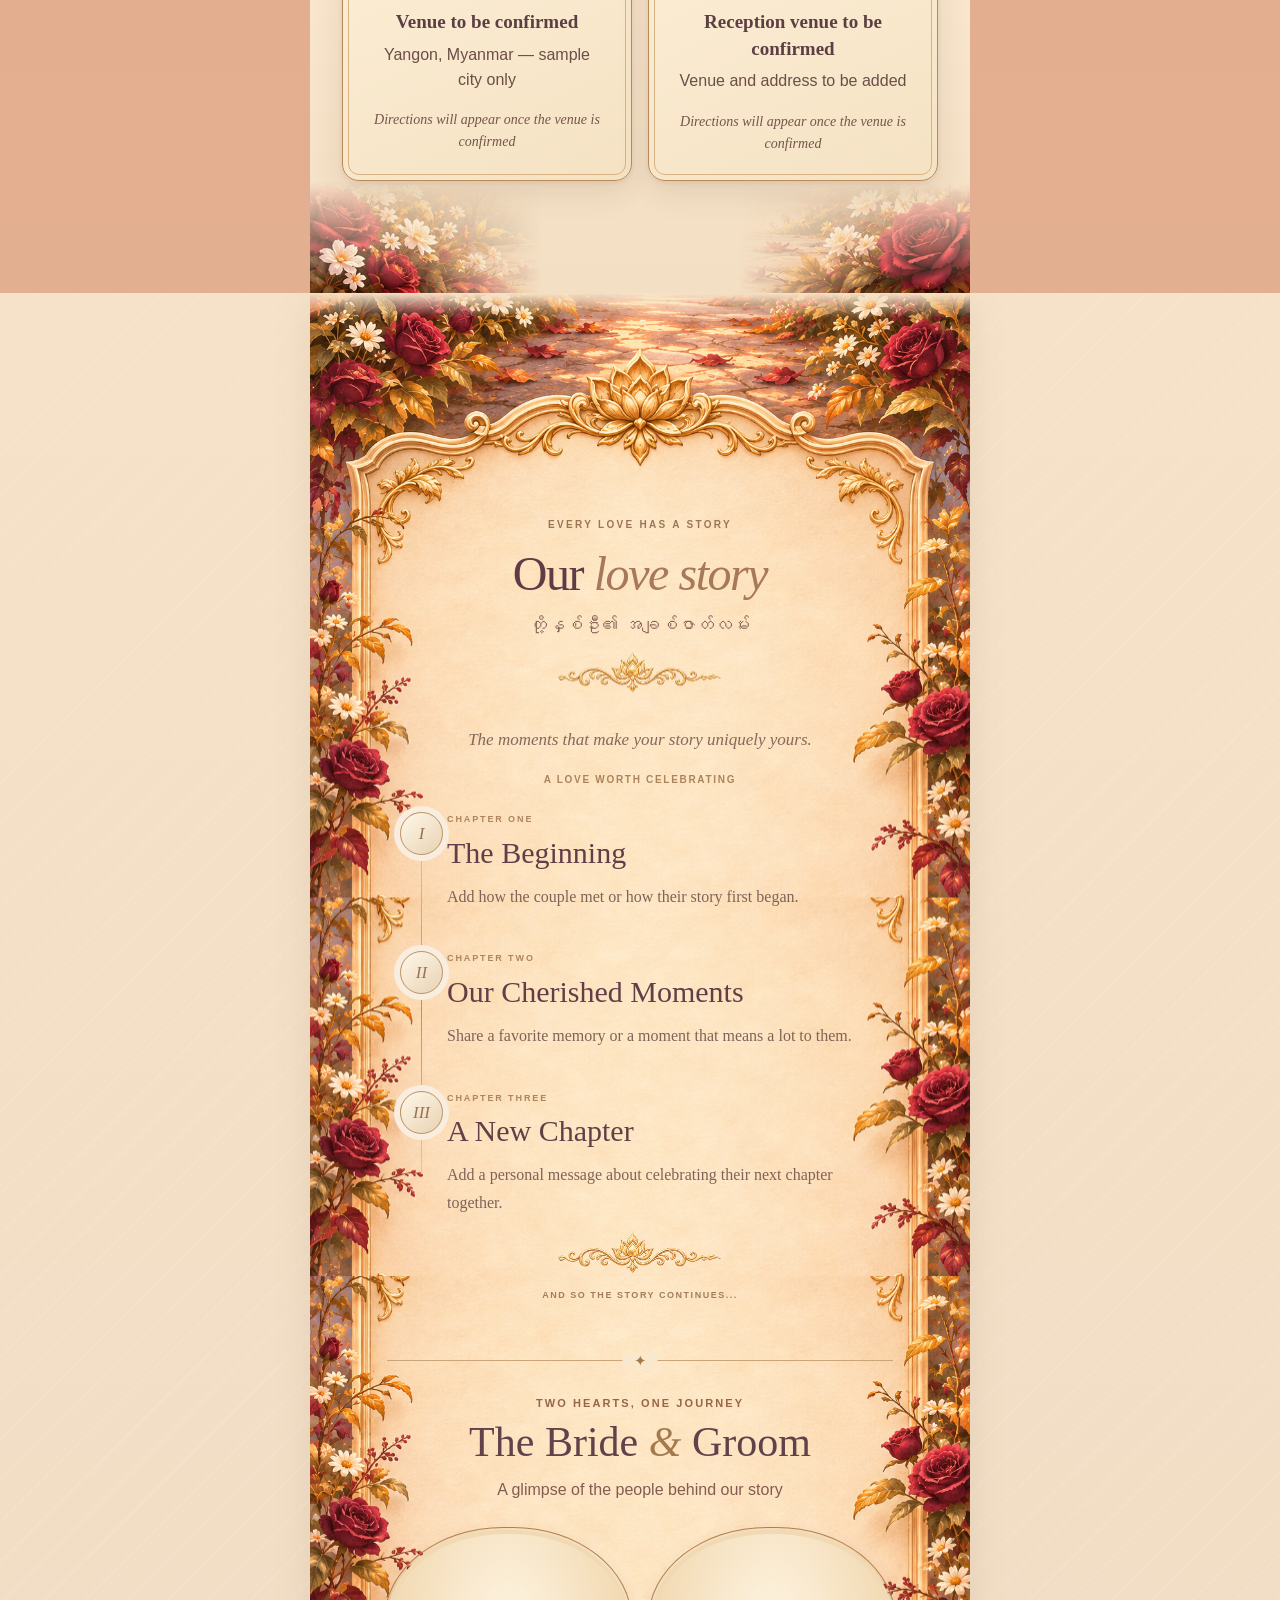
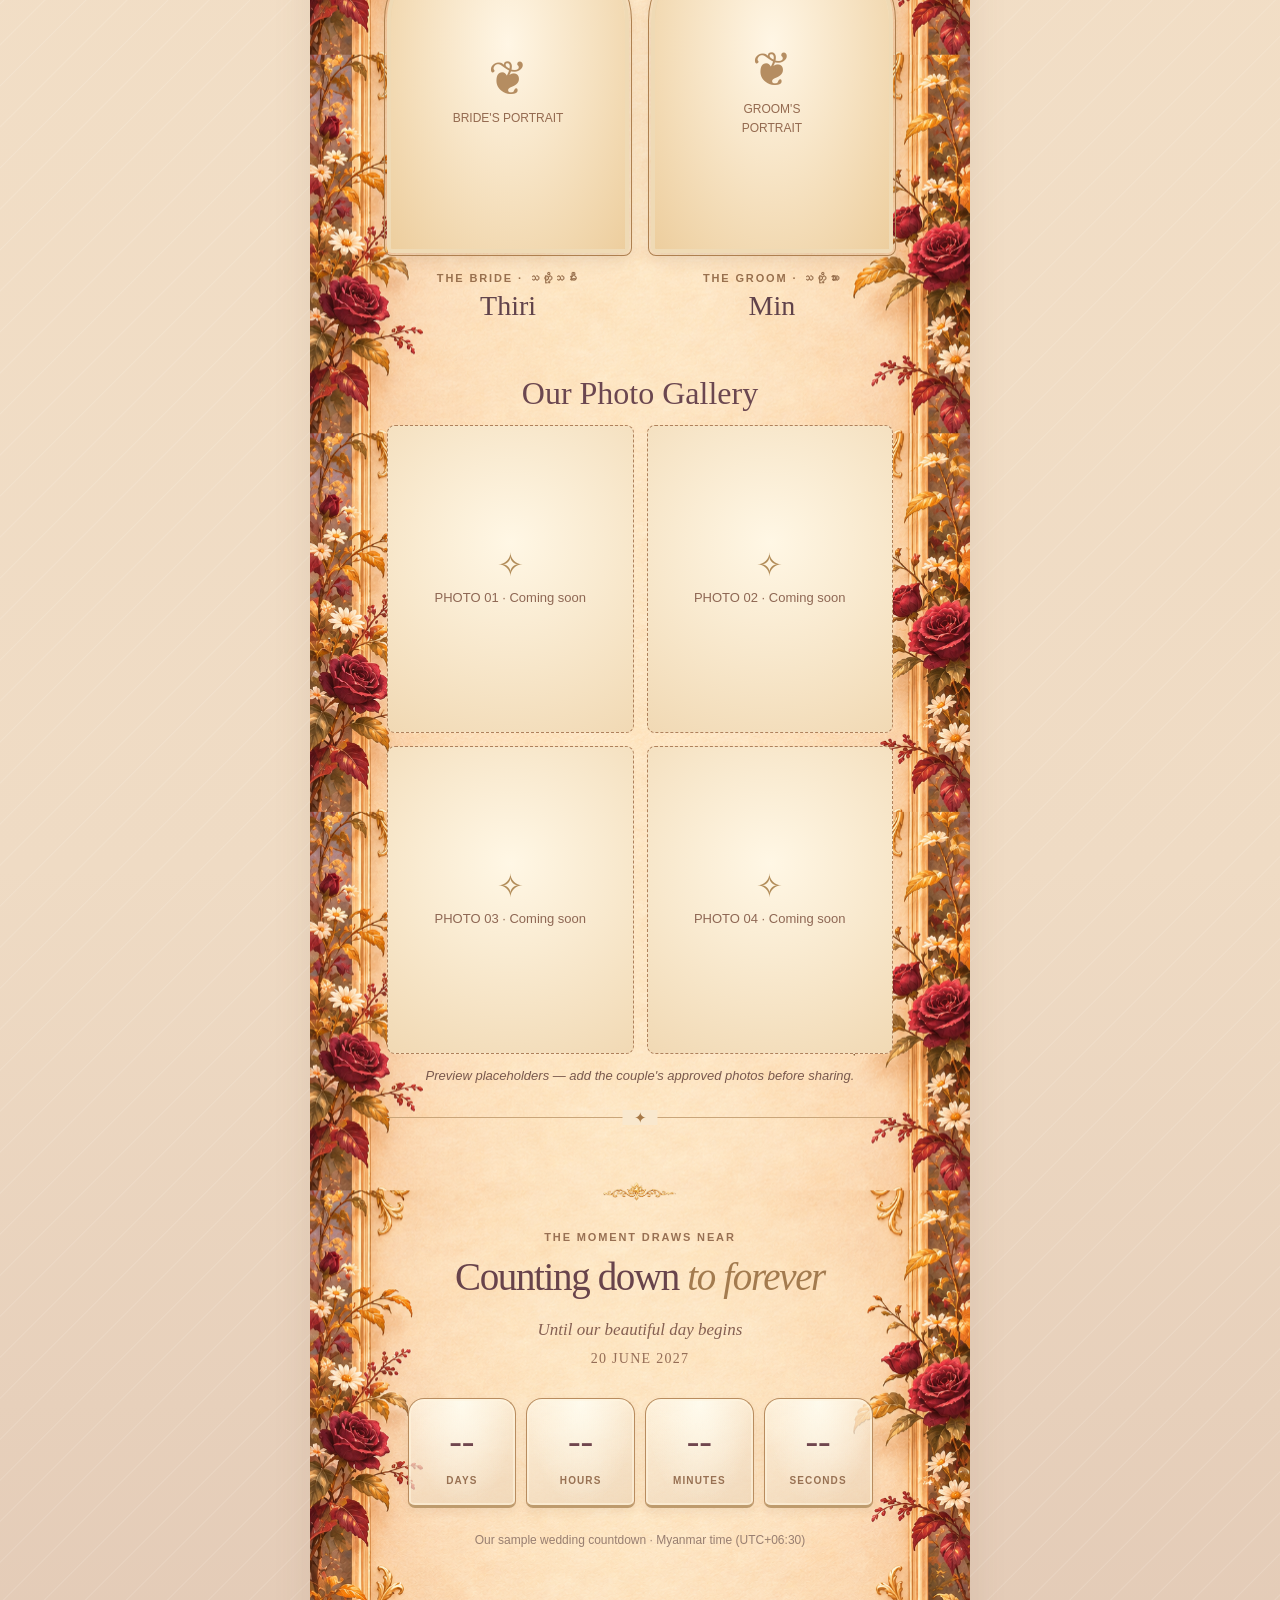
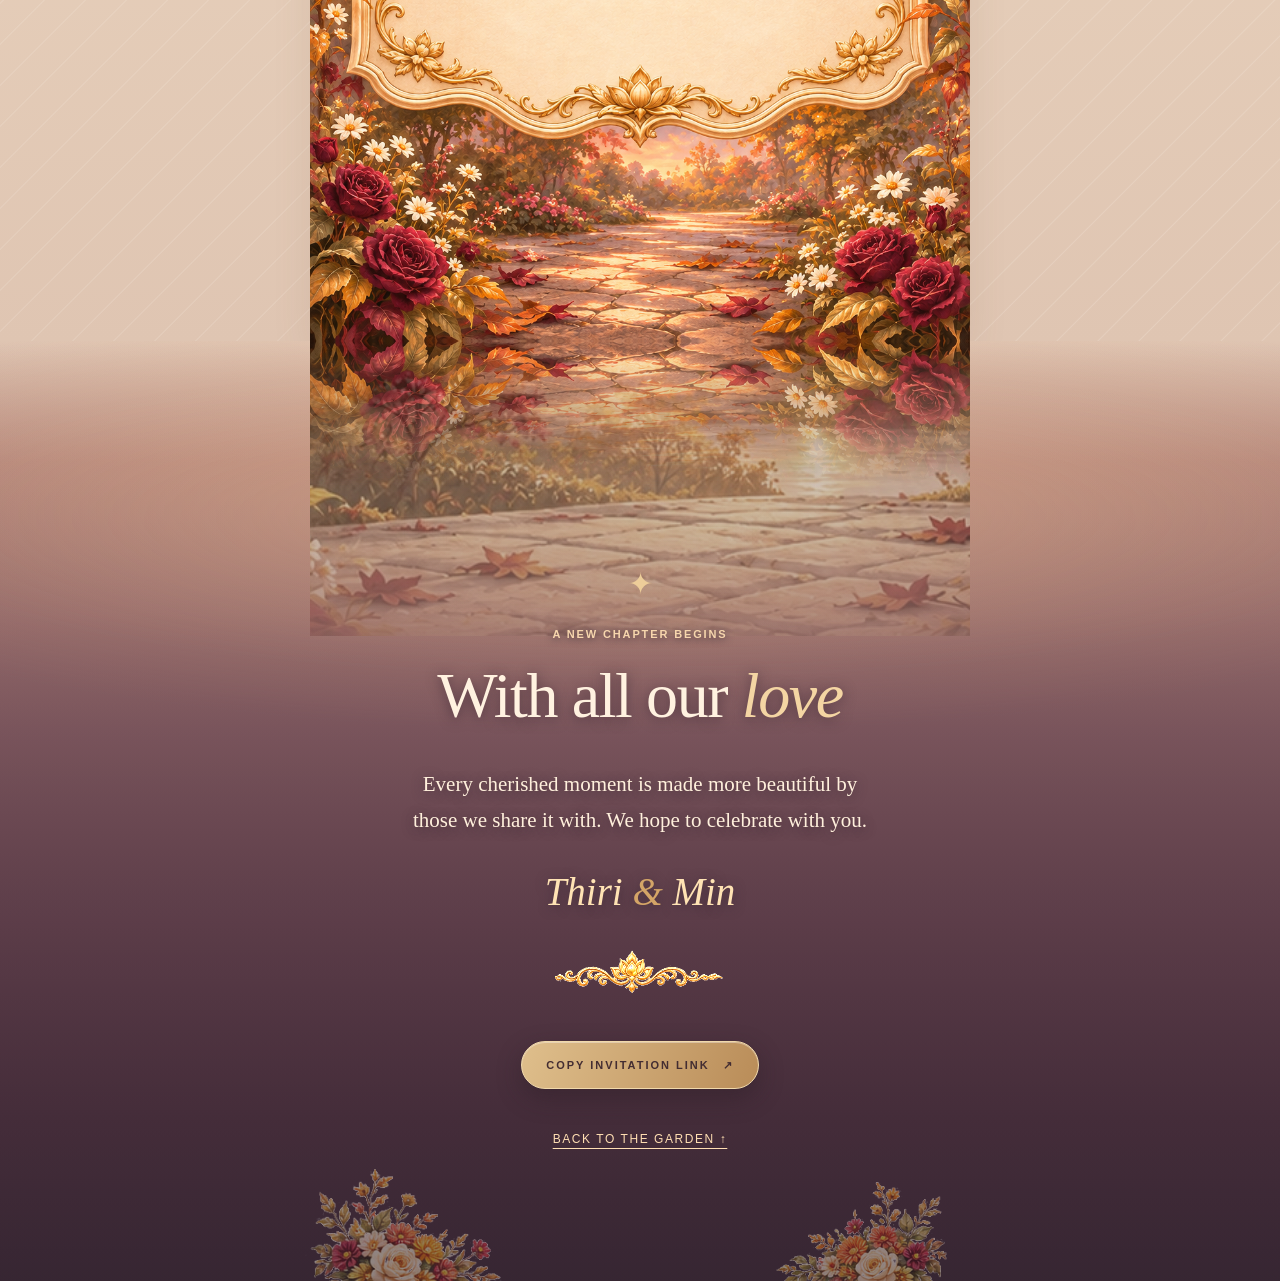
==== commit df4764e4: "feat(gallery): insert bride/groom portraits and photo gallery between story and countdown" ====
--- a/index.html
+++ b/index.html
@@ -23,7 +23,7 @@
   <link rel="stylesheet" href="closing-garden.css" />
   <link rel="stylesheet" href="story-closing-bridge.css" />
   <link rel="stylesheet" href="final-garden-polish.css" />
-  <link rel="stylesheet" href="bride-groom.css" />
+  <link rel="stylesheet" href="couple-gallery.css" />
 </head>
 <body class="not-opened">
   <div class="demo-bar" aria-label="Prototype notice"><span class="demo-indicator"></span> LOCAL DESIGN DEMO <span class="demo-separator">·</span> SAMPLE DETAILS</div>
@@ -145,48 +145,6 @@
         <p class="fine-print heritage-demo-note">Demo invitation: replace the couple, date and parents' names with confirmed details before sharing with guests.</p>
       </section>
 
-      <section class="content-section couple-section" id="couple" aria-labelledby="coupleTitle">
-        <div class="couple-section-inner">
-          <p class="couple-eyebrow">TWO HEARTS, ONE BEAUTIFUL JOURNEY</p>
-          <h2 class="couple-title" id="coupleTitle">The <em>Bride &amp; Groom</em></h2>
-          <p class="couple-title-myanmar" lang="my">သတို့သမီးနှင့် သတို့သား</p>
-          <p class="couple-intro">Meet the two hearts at the center of this celebration.</p>
-          <div class="couple-people">
-            <article class="couple-person" data-person="bride" aria-labelledby="brideName">
-              <div class="couple-portrait-wrap">
-                <div class="couple-portrait">
-                  <span class="couple-portrait-letter" data-person-initial="bride" aria-hidden="true">T</span>
-                  <img class="couple-portrait-photo" data-person-photo="bride"
-                       alt="Bride portrait" loading="lazy" decoding="async" hidden />
-                </div>
-              </div>
-              <p class="couple-person-role">THE BRIDE</p>
-              <p class="couple-person-role-myanmar" lang="my">သတို့သမီး</p>
-              <h3 class="couple-person-name" id="brideName" data-person-name="bride">Thiri</h3>
-              <p class="couple-person-bio" data-person-bio="bride">A personal introduction to the bride can be added here.</p>
-            </article>
-            <div class="couple-join" aria-hidden="true">
-              <img class="story-ornament" src="31_gold_ornamental_divider.png" alt="" loading="lazy" />
-              <span>&amp;</span>
-            </div>
-            <article class="couple-person" data-person="groom" aria-labelledby="groomName">
-              <div class="couple-portrait-wrap">
-                <div class="couple-portrait">
-                  <span class="couple-portrait-letter" data-person-initial="groom" aria-hidden="true">M</span>
-                  <img class="couple-portrait-photo" data-person-photo="groom"
-                       alt="Groom portrait" loading="lazy" decoding="async" hidden />
-                </div>
-              </div>
-              <p class="couple-person-role">THE GROOM</p>
-              <p class="couple-person-role-myanmar" lang="my">သတို့သား</p>
-              <h3 class="couple-person-name" id="groomName" data-person-name="groom">Min</h3>
-              <p class="couple-person-bio" data-person-bio="groom">A personal introduction to the groom can be added here.</p>
-            </article>
-          </div>
-          <p class="couple-endnote">A lifetime of love begins here.</p>
-        </div>
-      </section>
-
       <section class="content-section details-section" id="details" aria-labelledby="detailsTitle">
         <h2 class="scene-accessible-title" id="detailsTitle">Wedding Ceremony &amp; Reception</h2>
         <!-- One complete illustration, with BOTH carved event frames painted into it.
@@ -305,6 +263,45 @@
             <img class="story-corner story-corner--br" src="32_gold_corner_ornament.png" alt="" loading="lazy" />
           </div>
         </div>
+
+        <!-- Gallery shares the same expandable garden parchment. No new
+             scenery crop or seam. Real images are optional and customer-owned. -->
+        <section class="couple-gallery-section" id="gallery" aria-labelledby="coupleGalleryTitle">
+          <p class="gallery-eyebrow">TWO HEARTS, ONE JOURNEY</p>
+          <h2 id="coupleGalleryTitle">The Bride <em>&amp;</em> Groom</h2>
+          <p class="gallery-subtitle">A glimpse of the people behind our story</p>
+          <div class="couple-portrait-grid">
+            <article class="couple-portrait-card" aria-label="The bride">
+              <div class="couple-portrait-frame">
+                <img class="couple-portrait-image" data-gallery-portrait="bride"
+                     alt="" hidden loading="lazy" decoding="async" />
+                <div class="couple-portrait-placeholder" data-gallery-placeholder="bride" aria-hidden="true">
+                  <span>BRIDE'S PORTRAIT</span>
+                </div>
+              </div>
+              <p class="portrait-role">THE BRIDE <span lang="my">· သတို့သမီး</span></p>
+              <h3 data-gallery-name="bride">Thiri</h3>
+              <p class="portrait-caption" data-gallery-caption="bride"></p>
+            </article>
+            <article class="couple-portrait-card" aria-label="The groom">
+              <div class="couple-portrait-frame">
+                <img class="couple-portrait-image" data-gallery-portrait="groom"
+                     alt="" hidden loading="lazy" decoding="async" />
+                <div class="couple-portrait-placeholder" data-gallery-placeholder="groom" aria-hidden="true">
+                  <span>GROOM'S PORTRAIT</span>
+                </div>
+              </div>
+              <p class="portrait-role">THE GROOM <span lang="my">· သတို့သား</span></p>
+              <h3 data-gallery-name="groom">Min</h3>
+              <p class="portrait-caption" data-gallery-caption="groom"></p>
+            </article>
+          </div>
+          <h3 class="couple-gallery-heading" id="couplePhotosTitle">Our Photo Gallery</h3>
+          <div class="couple-gallery-grid" id="coupleGalleryGrid" aria-labelledby="couplePhotosTitle"></div>
+          <p class="couple-gallery-note" data-gallery-demo-note hidden>
+            Preview placeholders — add the couple's approved photos before sharing.
+          </p>
+        </section>
 
         <!-- The countdown belongs to the same illustrated garden parchment.
              Placing it before the bottom ornament keeps a single environment
@@ -349,10 +346,20 @@
       </section>
     </div>
   </main>
+  <dialog class="gallery-lightbox" id="galleryLightbox" aria-label="Wedding photo viewer">
+    <button class="gallery-lightbox-close" type="button" data-gallery-close aria-label="Close photo viewer">×</button>
+    <img class="gallery-lightbox-image" id="galleryLightboxImage" alt="" />
+    <p class="gallery-lightbox-caption" id="galleryLightboxCaption"></p>
+    <div class="gallery-lightbox-nav">
+      <button type="button" data-gallery-prev aria-label="Previous photo">‹</button>
+      <button type="button" data-gallery-next aria-label="Next photo">›</button>
+    </div>
+  </dialog>
   <div class="toast" id="toast" role="status" aria-live="polite"></div>
   <script src="wedding-config.js" defer></script>
   <script src="share-link.js" defer></script>
   <script src="app.js" defer></script>
+  <script src="couple-gallery.js" defer></script>
   <script src="skin-packs.js" defer></script>
   <script src="skin-loader.js" defer></script>
   <script src="scene-motion.js" defer></script>
--- a/couple-gallery.css
+++ b/couple-gallery.css
@@ -0,0 +1,281 @@
+/* Bride & Groom — photo gallery within the original expandable story frame.
+ * No new painted scenery or additional section boundary. Photos are content,
+ * never backgrounds, so real couples may swap pictures without changing art.
+ */
+.couple-gallery-section {
+  box-sizing:border-box;
+  width:100%;
+  min-width:0;
+  margin:clamp(33px,8vw,56px) auto clamp(22px,5vw,38px);
+  padding:clamp(22px,5vw,34px) 0 clamp(18px,4vw,30px);
+  position:relative;
+  text-align:center;
+  border-top:1px solid #c9a579;
+  border-bottom:1px solid #c9a579;
+  color:#68464e;
+}
+.couple-gallery-section [hidden],.gallery-lightbox [hidden]{display:none!important;}
+.couple-gallery-section::before,
+.couple-gallery-section::after {
+  content:"✦";position:absolute;left:50%;transform:translateX(-50%);
+  padding:0 11px;background:#f9e8ce;color:#a77947;font-size:15px;line-height:1;
+}
+.couple-gallery-section::before{top:-8px;}
+.couple-gallery-section::after{bottom:-8px;}
+.couple-gallery-section .gallery-eyebrow {
+  margin:0 0 8px;
+  color:#956748;
+  font:700 clamp(9px,2.4vw,11px)/1.5 var(--body);
+  letter-spacing:.19em;
+}
+.couple-gallery-section h2 {
+  margin:0 auto 10px;
+  color:#61424b;
+  font:normal clamp(28px,7vw,42px)/1.14 var(--display);
+  overflow-wrap:anywhere;
+}
+.couple-gallery-section h2 em {color:#a47a4d;}
+.couple-gallery-section .gallery-subtitle{
+  margin:0 auto clamp(17px,4vw,27px);
+  color:#835c52;
+  font:normal clamp(13px,3.3vw,16px)/1.65 var(--body);
+}
+.couple-portrait-grid{
+  display:grid;
+  grid-template-columns:repeat(2,minmax(0,1fr));
+  gap:clamp(9px,3vw,22px);
+  width:100%;
+  margin:0 auto;
+}
+.couple-portrait-card{min-width:0;margin:0;}
+.couple-portrait-frame {
+  position:relative;
+  box-sizing:border-box;
+  width:100%;
+  aspect-ratio:3/4;
+  overflow:hidden;
+  border:4px solid #efdab5;
+  border-radius:48% 48% 5px 5px / 28% 28% 5px 5px;
+  outline:1px solid #ae8050;
+  outline-offset:2px;
+  box-shadow:0 5px 17px #5e382826;
+  background:linear-gradient(145deg,#e9c999,#f7e4c5 50%,#e4c197);
+}
+.couple-portrait-image{
+  width:100%;
+  height:100%;
+  object-fit:cover;
+  object-position:center 27%;
+  display:block;
+}
+.couple-portrait-placeholder{
+  position:absolute;
+  inset:0;
+  display:flex;
+  flex-direction:column;
+  justify-content:center;
+  align-items:center;
+  gap:6px;
+  padding:8px 6px;
+  background:radial-gradient(ellipse at 50% 35%,#fff6e5,#edce9e);
+  color:#946a50;
+}
+.couple-portrait-placeholder::before{
+  content:"❦";
+  font:normal clamp(26px,7vw,48px)/1 var(--display);
+  color:#b58d61;
+}
+.couple-portrait-placeholder span{
+  font:500 clamp(9px,2.2vw,12px)/1.55 var(--body);
+  max-width:115px;
+  overflow-wrap:anywhere;
+}
+.couple-portrait-card .portrait-role{
+  margin:clamp(12px,3vw,18px) auto 3px;
+  font:700 clamp(9px,2.4vw,11px)/1.3 var(--body);
+  letter-spacing:.17em;
+  color:#98704e;
+}
+.couple-portrait-card h3{
+  margin:0;
+  font:normal clamp(18px,5vw,28px)/1.3 var(--display);
+  color:#61434b;
+  overflow-wrap:anywhere;
+}
+.couple-portrait-card .portrait-caption{
+  margin:5px auto 0;
+  max-width:100%;
+  font:normal clamp(11px,3vw,14px)/1.55 var(--body);
+  color:#805e59;
+  overflow-wrap:anywhere;
+}
+.couple-gallery-heading{
+  margin:clamp(30px,7vw,45px) 0 12px;
+  color:#6b4750;
+  font:normal clamp(22px,5.5vw,32px)/1.2 var(--display);
+}
+.couple-gallery-grid{
+  width:100%;
+  display:grid;
+  grid-template-columns:repeat(2,minmax(0,1fr));
+  gap:clamp(7px,2vw,13px);
+}
+.couple-gallery-tile{
+  display:flex;
+  flex-direction:column;
+  min-width:0;
+  width:100%;
+  margin:0;
+}
+.couple-gallery-photo-button{
+  display:block;
+  width:100%;
+  padding:0;
+  margin:0;
+  position:relative;
+  overflow:hidden;
+  aspect-ratio:4/5;
+  cursor:zoom-in;
+  border:2px solid #d2ad7e;
+  border-radius:8px;
+  background:#f1dcb8;
+  box-shadow:0 4px 12px #5b36201e;
+}
+.couple-gallery-photo-button img{
+  display:block;
+  width:100%;height:100%;
+  object-fit:cover;
+  object-position:center;
+  transition:transform .35s ease;
+}
+@media(hover:hover) {
+  .couple-gallery-photo-button:hover img {transform:scale(1.045);}
+}
+.couple-gallery-photo-button:focus-visible,
+.gallery-lightbox button:focus-visible{
+  outline:3px solid #78502f;
+  outline-offset:4px;
+}
+.couple-gallery-photo-button::after {
+  content:"+";position:absolute;right:7px;bottom:7px;
+  width:25px;height:25px;display:grid;place-items:center;
+  border-radius:50%;background:#fff7e7db;color:#5a3a40;
+  font:700 18px/1 var(--body);
+  pointer-events:none;
+}
+.couple-gallery-tile figcaption{
+  font:normal clamp(11px,2.8vw,13px)/1.5 var(--body);
+  color:#71524c;
+  margin:7px 0 0;
+  overflow-wrap:anywhere;
+}
+.couple-gallery-placeholder {
+  box-sizing:border-box;
+  display:flex;flex-direction:column;justify-content:center;align-items:center;
+  min-width:0;
+  aspect-ratio:4/5;
+  padding:9px;
+  border:1px dashed #af815c;
+  border-radius:8px;
+  color:#8e6754;
+  background:radial-gradient(circle at 50% 38%,#fff7e5,#f1d9b4);
+}
+.couple-gallery-placeholder::before{
+  content:"✧";font:normal 32px/1 var(--display);color:#b28c58;
+  margin-bottom:7px;
+}
+.couple-gallery-placeholder span{
+  font:500 clamp(10px,2.7vw,13px)/1.6 var(--body);
+  overflow-wrap:anywhere;
+}
+.couple-gallery-note{
+  margin:12px auto 0;
+  font:italic clamp(11px,2.9vw,13px)/1.6 var(--body);
+  color:#79584d;
+}
+.gallery-lightbox{
+  box-sizing:border-box;
+  width:min(calc(100% - 22px),680px);
+  max-height:calc(100dvh - 32px);
+  padding:clamp(13px,3vw,22px);
+  overflow:auto;
+  border:1px solid #d7af83;
+  border-radius:12px;
+  color:#583d47;
+  background:#f8eddc;
+  box-shadow:0 25px 80px #241a1ccc;
+}
+.gallery-lightbox::backdrop{background:#1f1523de;backdrop-filter:blur(5px);}
+.gallery-lightbox-close{
+  position:absolute;right:9px;top:9px;z-index:2;
+  display:grid;place-items:center;width:44px;height:44px;
+  border:1px solid #a67951;border-radius:50%;
+  font-size:23px;cursor:pointer;
+  color:#684752;background:#fff6e9e8;
+}
+.gallery-lightbox-image{
+  display:block;
+  max-height:calc(100dvh - 175px);
+  max-width:100%;
+  width:auto;height:auto;
+  margin:0 auto;
+  object-fit:contain;
+  border-radius:5px;
+}
+.gallery-lightbox-caption{
+  margin:13px 0 0;text-align:center;
+  font:normal clamp(14px,3.5vw,18px)/1.55 var(--display);
+  overflow-wrap:anywhere;
+}
+.gallery-lightbox-nav{
+  display:flex;justify-content:center;gap:18px;margin:13px auto 0;
+}
+.gallery-lightbox-nav button{
+  min-width:50px;min-height:44px;
+  border:1px solid #a7805b;border-radius:25px;
+  background:#fff7e9;color:#6c4d4d;
+  font-size:22px;cursor:pointer;
+}
+html[data-skin="moonlit-amethyst"] .couple-gallery-section{
+  color:#62546e;border-color:#baa2c4;
+}
+html[data-skin="moonlit-amethyst"] .couple-gallery-section::before,
+html[data-skin="moonlit-amethyst"] .couple-gallery-section::after{
+  background:#f1eaf5;color:#9177a2;
+}
+html[data-skin="moonlit-amethyst"] .couple-gallery-section h2,
+html[data-skin="moonlit-amethyst"] .couple-portrait-card h3,
+html[data-skin="moonlit-amethyst"] .couple-gallery-heading{color:#514363;}
+html[data-skin="moonlit-amethyst"] .couple-gallery-section h2 em,
+html[data-skin="moonlit-amethyst"] .couple-gallery-section .gallery-eyebrow,
+html[data-skin="moonlit-amethyst"] .couple-portrait-card .portrait-role{color:#806b97;}
+html[data-skin="moonlit-amethyst"] .couple-portrait-frame{
+  border-color:#d4c6e5;outline-color:#927fab;
+  background:#ded3e9;
+}
+html[data-skin="moonlit-amethyst"] .couple-portrait-placeholder,
+html[data-skin="moonlit-amethyst"] .couple-gallery-placeholder{
+  background:radial-gradient(ellipse at 50% 35%,#faf4ff,#ddd1e8);
+  border-color:#a690b8;color:#786584;
+}
+html[data-skin="moonlit-amethyst"] .couple-portrait-placeholder::before,
+html[data-skin="moonlit-amethyst"] .couple-gallery-placeholder::before{color:#9b80af;}
+html[data-skin="moonlit-amethyst"] .couple-gallery-photo-button{
+  border-color:#bba6cc;background:#eae0f1;
+}
+html[data-skin="moonlit-amethyst"] .couple-gallery-section .gallery-subtitle,
+html[data-skin="moonlit-amethyst"] .couple-portrait-card .portrait-caption,
+html[data-skin="moonlit-amethyst"] .couple-gallery-tile figcaption,
+html[data-skin="moonlit-amethyst"] .couple-gallery-note{color:#74657f;}
+html[data-skin="moonlit-amethyst"] .gallery-lightbox{
+  border-color:#b69cc9;background:#f3edfa;
+}
+@media(max-width:350px){
+  .couple-gallery-section{margin-top:26px;}
+  .couple-portrait-grid{gap:8px;}
+  .couple-portrait-frame{border-width:3px;}
+  .couple-gallery-section h2{font-size:27px;}
+}
+@media(prefers-reduced-motion:reduce){
+  .couple-gallery-photo-button img{transition:none!important;}
+}
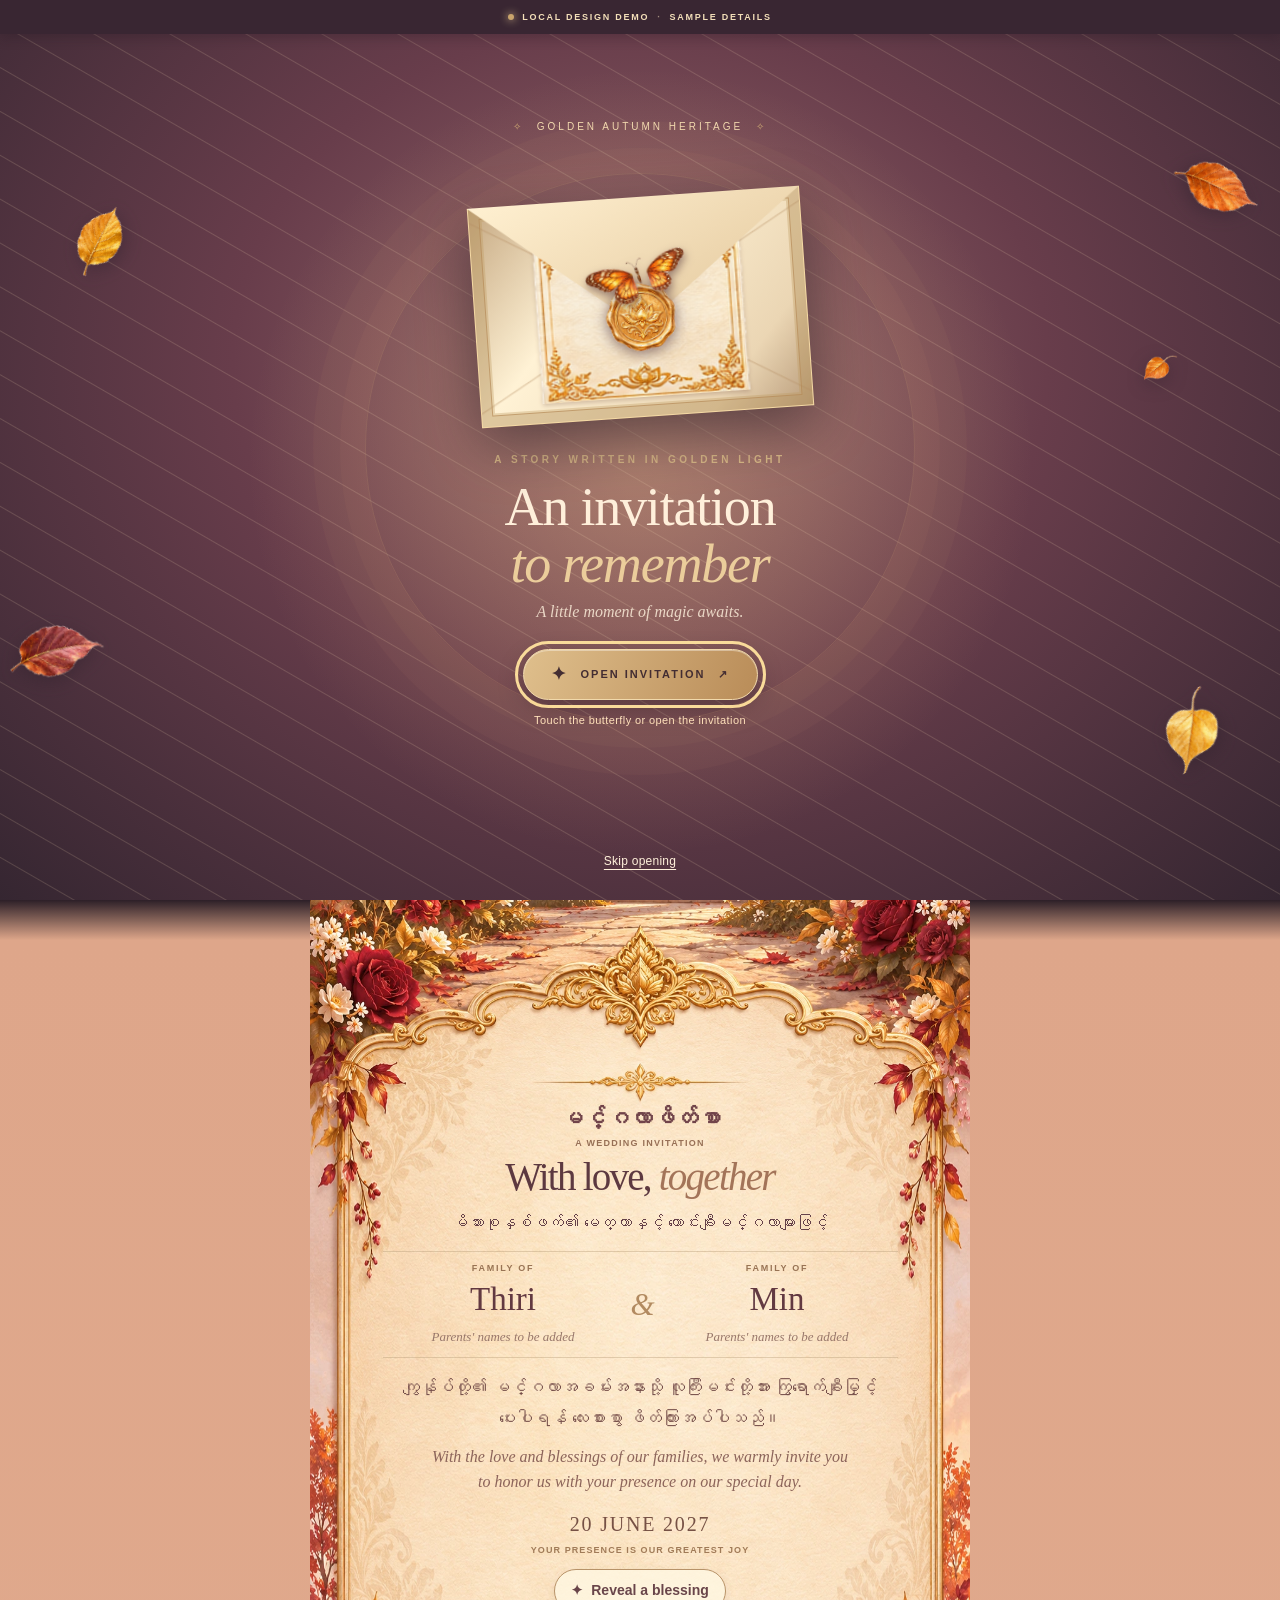
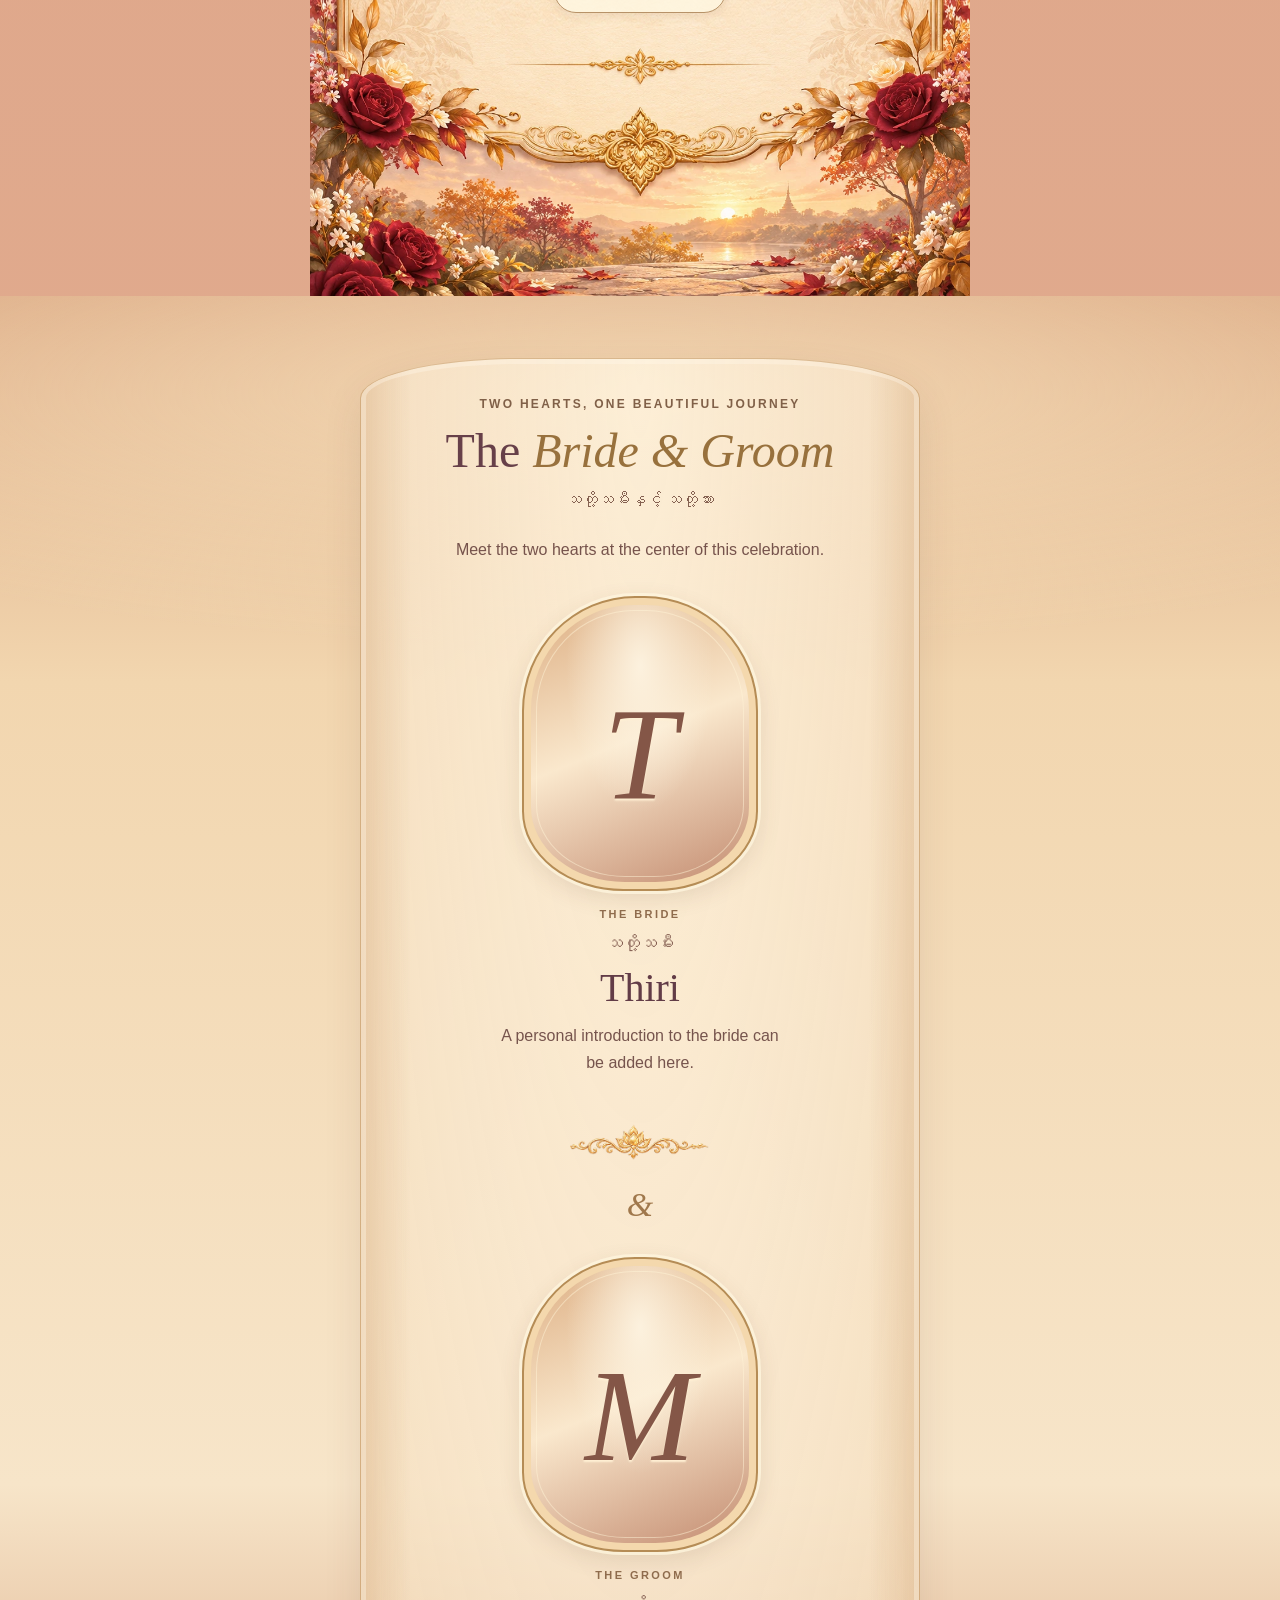
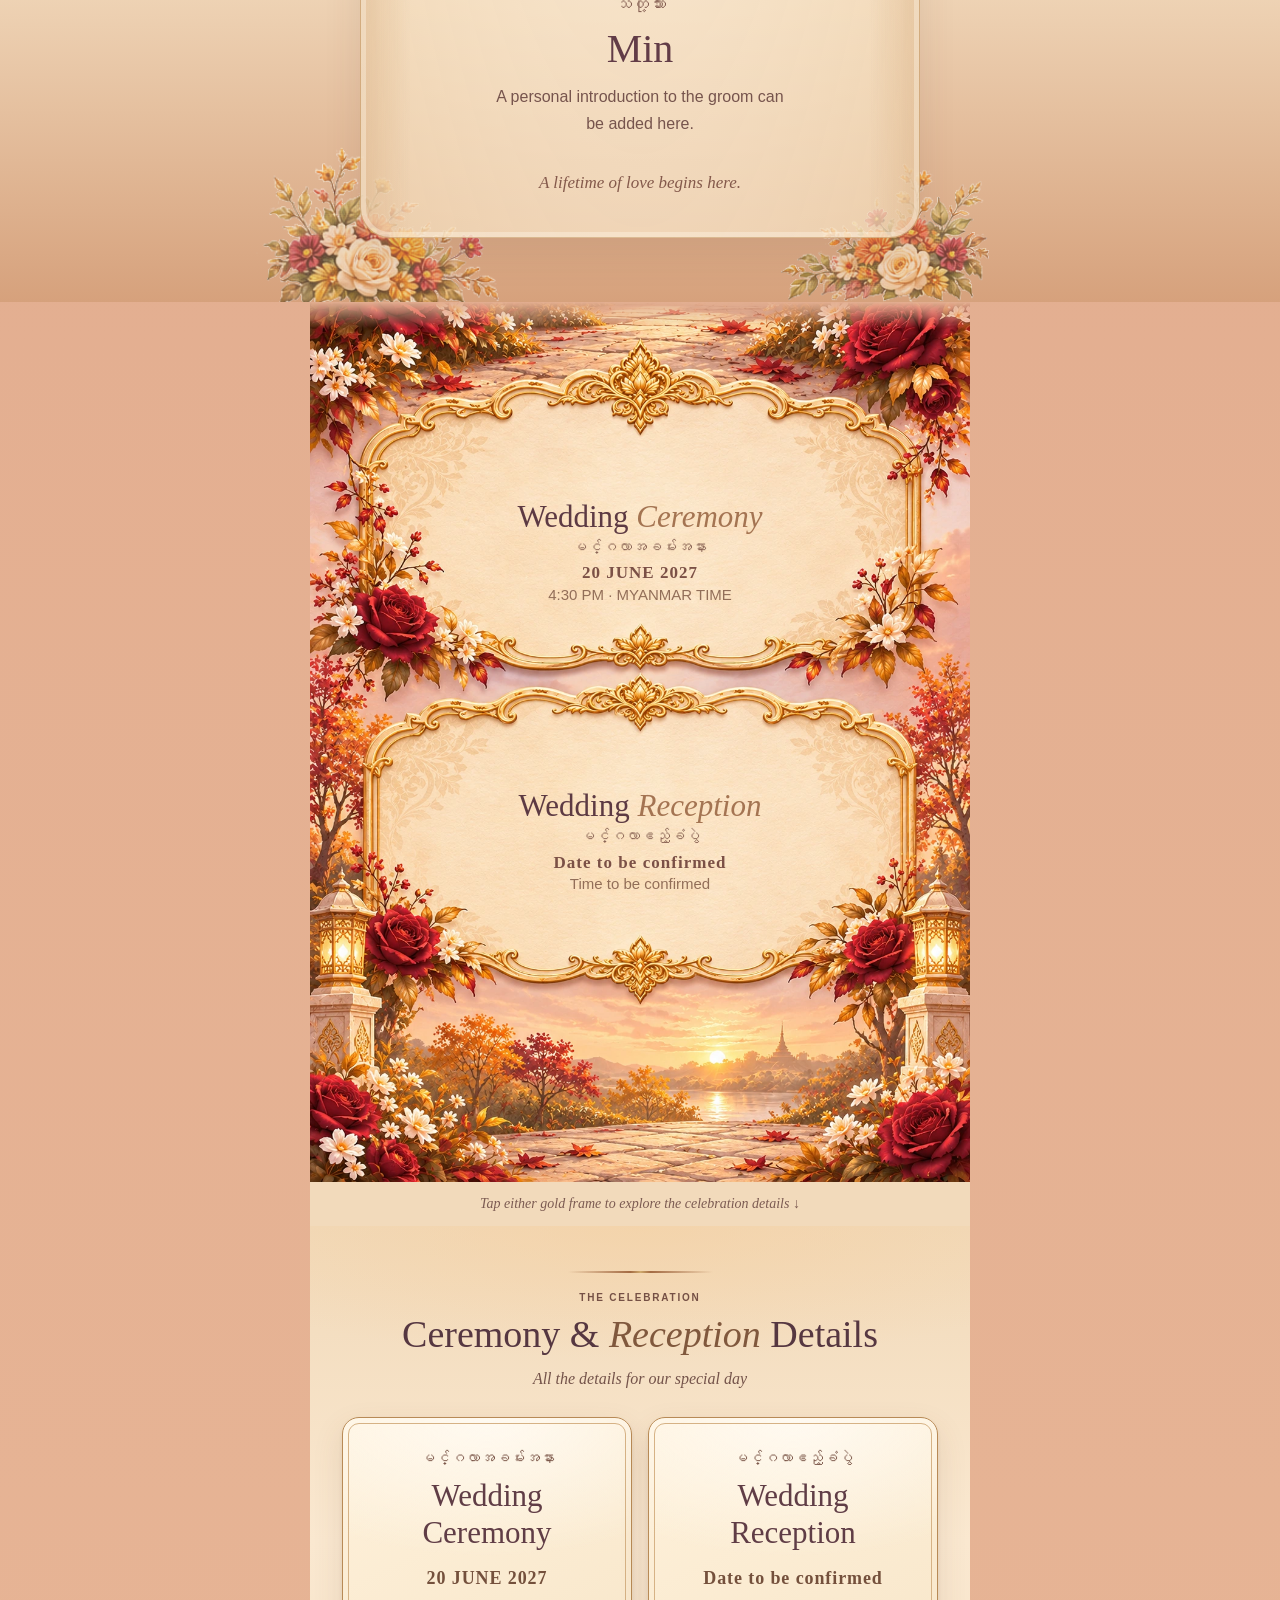
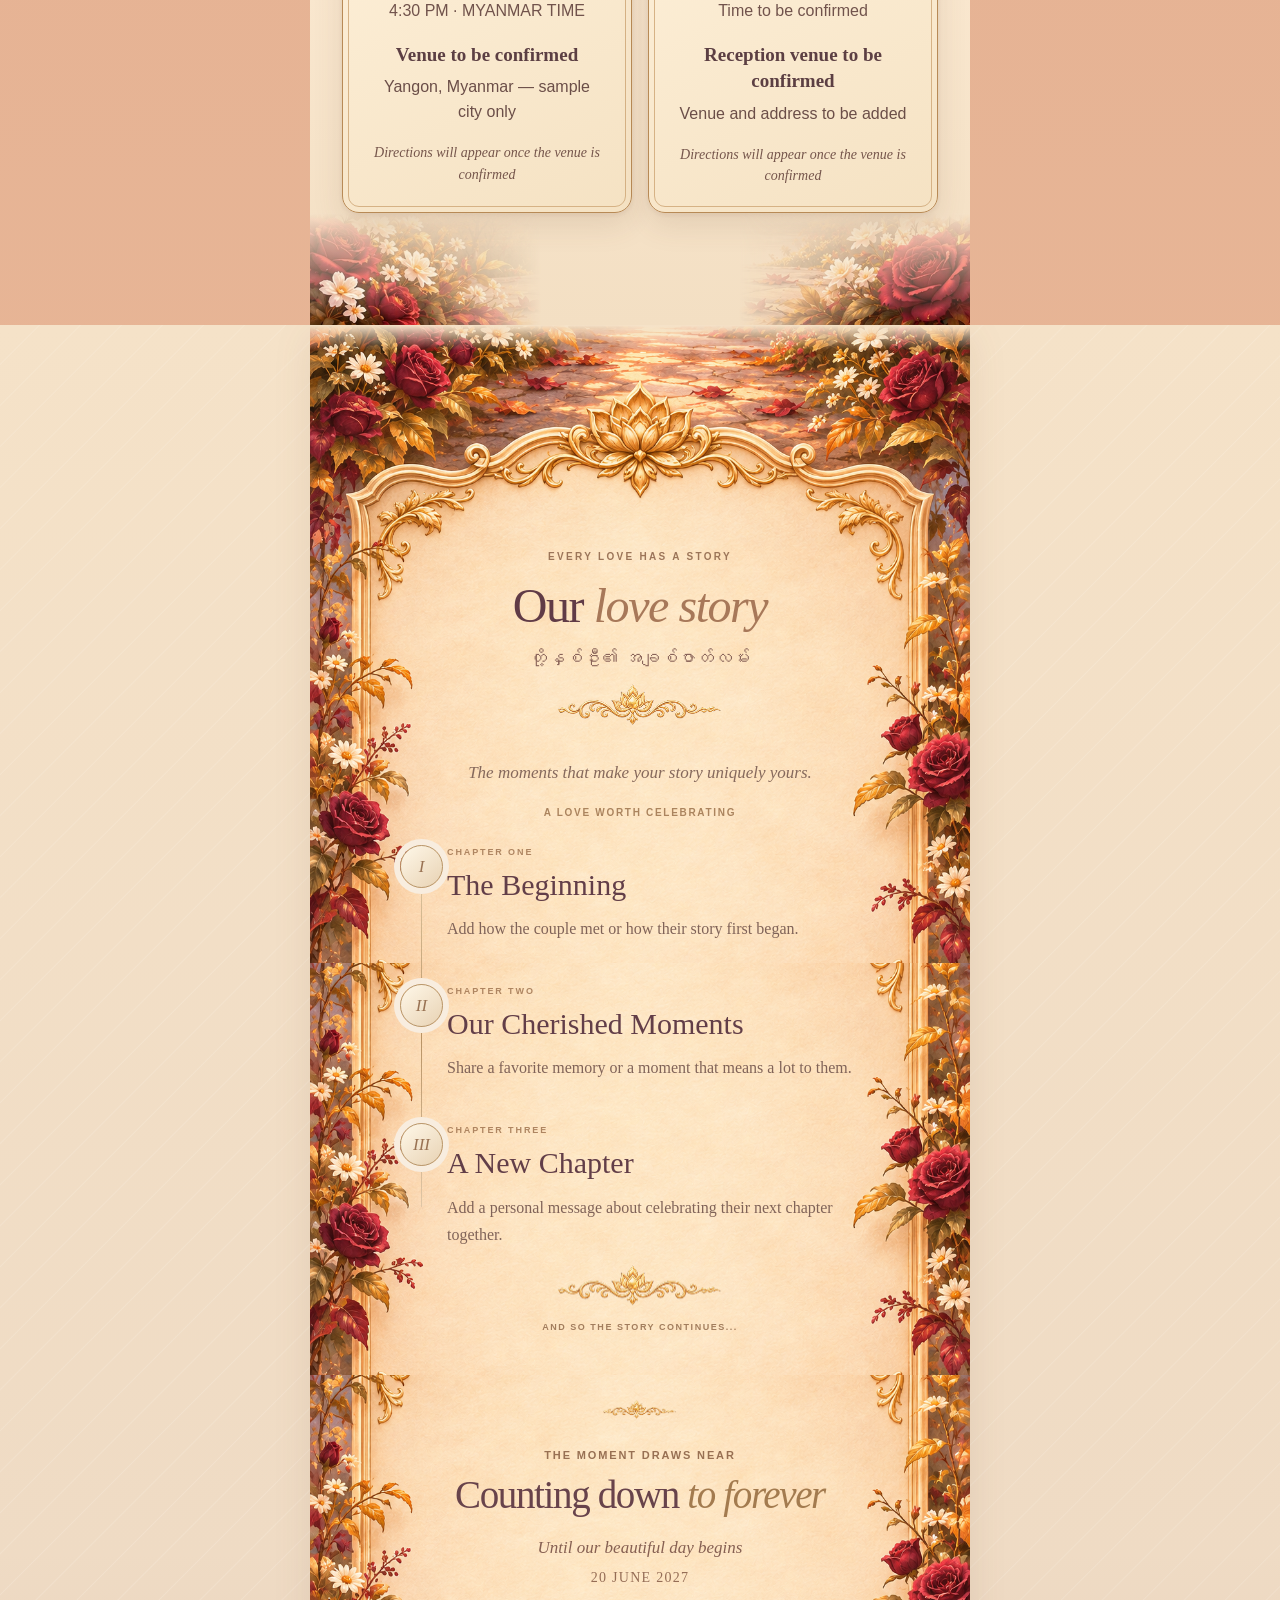
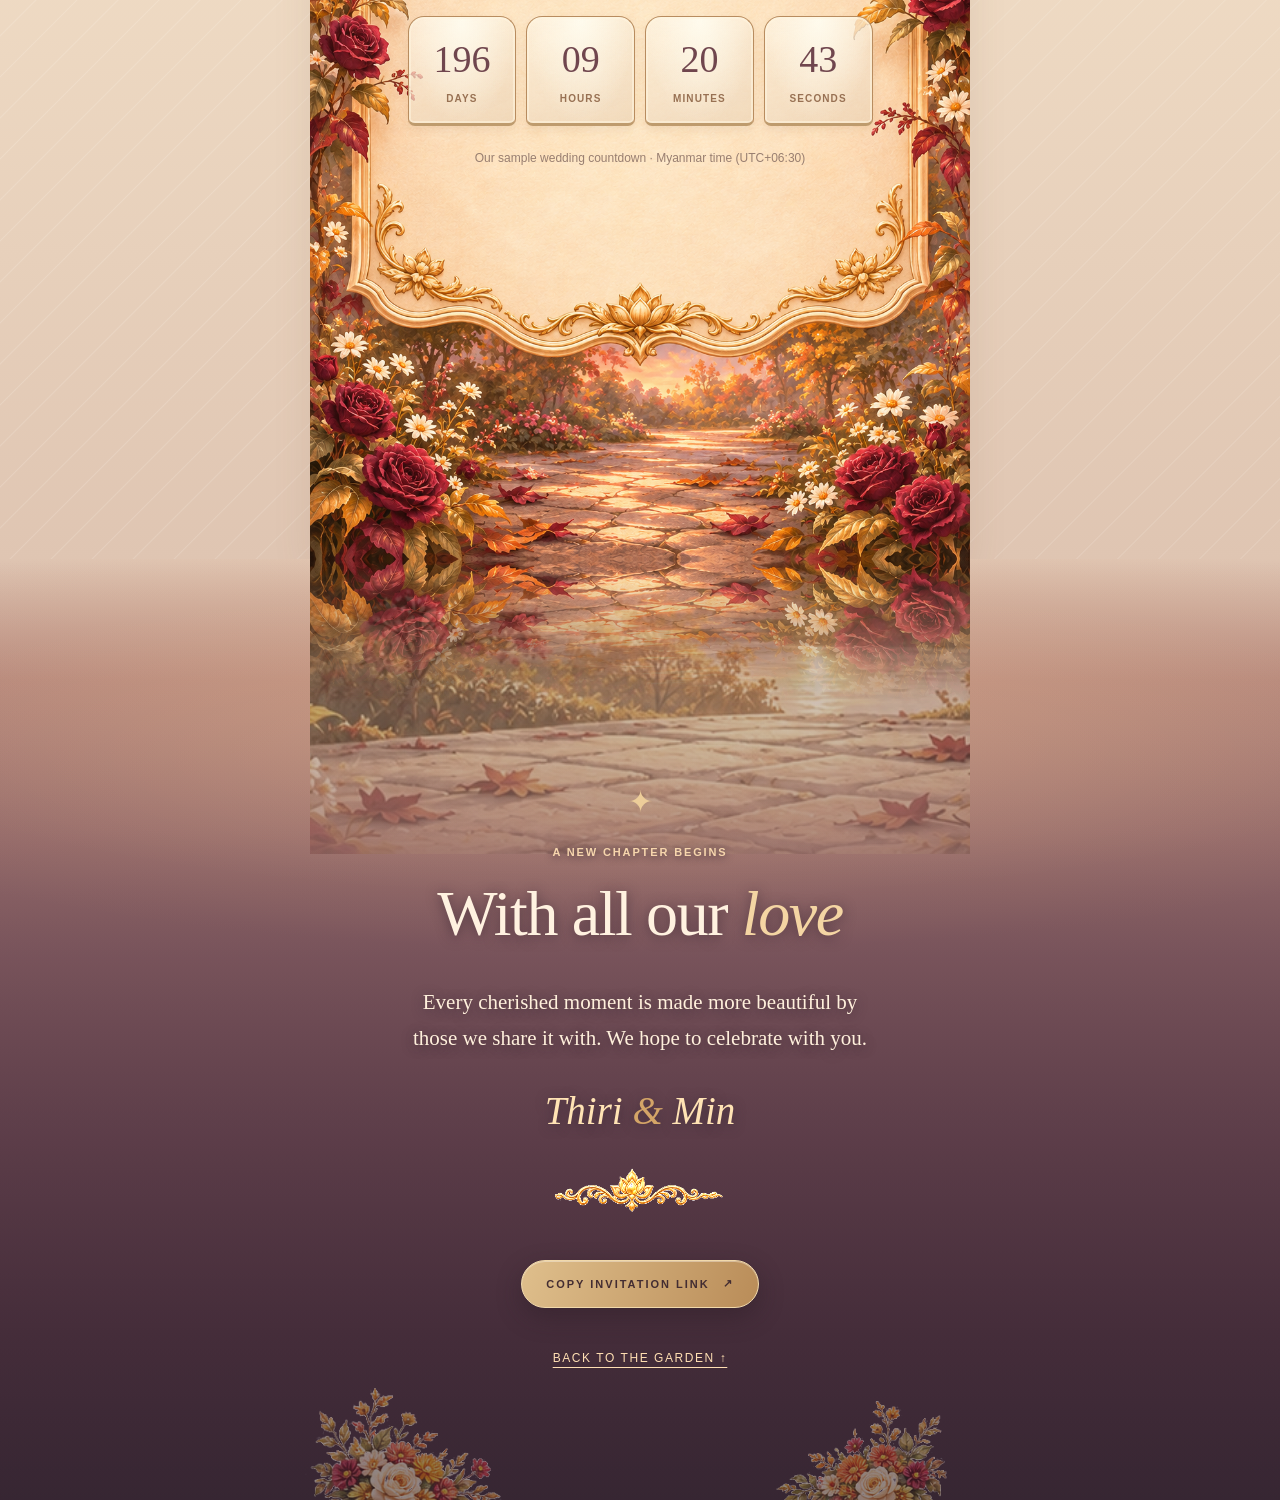
==== commit ed9f7249: "Merge b051942c60f4c45cf6f77057aa443114e332a960 into 0213b7c1c5623f118543fb6a1277701450ff4c66" ====
--- a/index.html
+++ b/index.html
@@ -23,7 +23,7 @@
   <link rel="stylesheet" href="closing-garden.css" />
   <link rel="stylesheet" href="story-closing-bridge.css" />
   <link rel="stylesheet" href="final-garden-polish.css" />
-  <link rel="stylesheet" href="couple-gallery.css" />
+  <link rel="stylesheet" href="bride-groom.css" />
 </head>
 <body class="not-opened">
   <div class="demo-bar" aria-label="Prototype notice"><span class="demo-indicator"></span> LOCAL DESIGN DEMO <span class="demo-separator">·</span> SAMPLE DETAILS</div>
@@ -145,6 +145,48 @@
         <p class="fine-print heritage-demo-note">Demo invitation: replace the couple, date and parents' names with confirmed details before sharing with guests.</p>
       </section>
 
+      <section class="content-section couple-section" id="couple" aria-labelledby="coupleTitle">
+        <div class="couple-section-inner">
+          <p class="couple-eyebrow">TWO HEARTS, ONE BEAUTIFUL JOURNEY</p>
+          <h2 class="couple-title" id="coupleTitle">The <em>Bride &amp; Groom</em></h2>
+          <p class="couple-title-myanmar" lang="my">သတို့သမီးနှင့် သတို့သား</p>
+          <p class="couple-intro">Meet the two hearts at the center of this celebration.</p>
+          <div class="couple-people">
+            <article class="couple-person" data-person="bride" aria-labelledby="brideName">
+              <div class="couple-portrait-wrap">
+                <div class="couple-portrait">
+                  <span class="couple-portrait-letter" data-person-initial="bride" aria-hidden="true">T</span>
+                  <img class="couple-portrait-photo" data-person-photo="bride"
+                       alt="Bride portrait" loading="lazy" decoding="async" hidden />
+                </div>
+              </div>
+              <p class="couple-person-role">THE BRIDE</p>
+              <p class="couple-person-role-myanmar" lang="my">သတို့သမီး</p>
+              <h3 class="couple-person-name" id="brideName" data-person-name="bride">Thiri</h3>
+              <p class="couple-person-bio" data-person-bio="bride">A personal introduction to the bride can be added here.</p>
+            </article>
+            <div class="couple-join" aria-hidden="true">
+              <img class="story-ornament" src="31_gold_ornamental_divider.png" alt="" loading="lazy" />
+              <span>&amp;</span>
+            </div>
+            <article class="couple-person" data-person="groom" aria-labelledby="groomName">
+              <div class="couple-portrait-wrap">
+                <div class="couple-portrait">
+                  <span class="couple-portrait-letter" data-person-initial="groom" aria-hidden="true">M</span>
+                  <img class="couple-portrait-photo" data-person-photo="groom"
+                       alt="Groom portrait" loading="lazy" decoding="async" hidden />
+                </div>
+              </div>
+              <p class="couple-person-role">THE GROOM</p>
+              <p class="couple-person-role-myanmar" lang="my">သတို့သား</p>
+              <h3 class="couple-person-name" id="groomName" data-person-name="groom">Min</h3>
+              <p class="couple-person-bio" data-person-bio="groom">A personal introduction to the groom can be added here.</p>
+            </article>
+          </div>
+          <p class="couple-endnote">A lifetime of love begins here.</p>
+        </div>
+      </section>
+
       <section class="content-section details-section" id="details" aria-labelledby="detailsTitle">
         <h2 class="scene-accessible-title" id="detailsTitle">Wedding Ceremony &amp; Reception</h2>
         <!-- One complete illustration, with BOTH carved event frames painted into it.
@@ -263,45 +305,6 @@
             <img class="story-corner story-corner--br" src="32_gold_corner_ornament.png" alt="" loading="lazy" />
           </div>
         </div>
-
-        <!-- Gallery shares the same expandable garden parchment. No new
-             scenery crop or seam. Real images are optional and customer-owned. -->
-        <section class="couple-gallery-section" id="gallery" aria-labelledby="coupleGalleryTitle">
-          <p class="gallery-eyebrow">TWO HEARTS, ONE JOURNEY</p>
-          <h2 id="coupleGalleryTitle">The Bride <em>&amp;</em> Groom</h2>
-          <p class="gallery-subtitle">A glimpse of the people behind our story</p>
-          <div class="couple-portrait-grid">
-            <article class="couple-portrait-card" aria-label="The bride">
-              <div class="couple-portrait-frame">
-                <img class="couple-portrait-image" data-gallery-portrait="bride"
-                     alt="" hidden loading="lazy" decoding="async" />
-                <div class="couple-portrait-placeholder" data-gallery-placeholder="bride" aria-hidden="true">
-                  <span>BRIDE'S PORTRAIT</span>
-                </div>
-              </div>
-              <p class="portrait-role">THE BRIDE <span lang="my">· သတို့သမီး</span></p>
-              <h3 data-gallery-name="bride">Thiri</h3>
-              <p class="portrait-caption" data-gallery-caption="bride"></p>
-            </article>
-            <article class="couple-portrait-card" aria-label="The groom">
-              <div class="couple-portrait-frame">
-                <img class="couple-portrait-image" data-gallery-portrait="groom"
-                     alt="" hidden loading="lazy" decoding="async" />
-                <div class="couple-portrait-placeholder" data-gallery-placeholder="groom" aria-hidden="true">
-                  <span>GROOM'S PORTRAIT</span>
-                </div>
-              </div>
-              <p class="portrait-role">THE GROOM <span lang="my">· သတို့သား</span></p>
-              <h3 data-gallery-name="groom">Min</h3>
-              <p class="portrait-caption" data-gallery-caption="groom"></p>
-            </article>
-          </div>
-          <h3 class="couple-gallery-heading" id="couplePhotosTitle">Our Photo Gallery</h3>
-          <div class="couple-gallery-grid" id="coupleGalleryGrid" aria-labelledby="couplePhotosTitle"></div>
-          <p class="couple-gallery-note" data-gallery-demo-note hidden>
-            Preview placeholders — add the couple's approved photos before sharing.
-          </p>
-        </section>
 
         <!-- The countdown belongs to the same illustrated garden parchment.
              Placing it before the bottom ornament keeps a single environment
@@ -346,20 +349,10 @@
       </section>
     </div>
   </main>
-  <dialog class="gallery-lightbox" id="galleryLightbox" aria-label="Wedding photo viewer">
-    <button class="gallery-lightbox-close" type="button" data-gallery-close aria-label="Close photo viewer">×</button>
-    <img class="gallery-lightbox-image" id="galleryLightboxImage" alt="" />
-    <p class="gallery-lightbox-caption" id="galleryLightboxCaption"></p>
-    <div class="gallery-lightbox-nav">
-      <button type="button" data-gallery-prev aria-label="Previous photo">‹</button>
-      <button type="button" data-gallery-next aria-label="Next photo">›</button>
-    </div>
-  </dialog>
   <div class="toast" id="toast" role="status" aria-live="polite"></div>
   <script src="wedding-config.js" defer></script>
   <script src="share-link.js" defer></script>
   <script src="app.js" defer></script>
-  <script src="couple-gallery.js" defer></script>
   <script src="skin-packs.js" defer></script>
   <script src="skin-loader.js" defer></script>
   <script src="scene-motion.js" defer></script>
--- a/bride-groom.css
+++ b/bride-groom.css
@@ -0,0 +1,224 @@
+/* Bride & Groom — portrait garden interlude.
+ * Sits AFTER the family invitation and BEFORE the ceremony scene.
+ * Reuses existing approved floral PNGs and does not alter either master
+ * painting. All actual portrait photos remain customer-supplied only.
+ */
+.garden-flow > .couple-section {
+  box-sizing:border-box;
+  position:relative;
+  display:block;
+  width:100%;
+  max-width:none;
+  margin:0;
+  padding:clamp(28px,8vw,62px) 0 clamp(32px,9vw,64px);
+  overflow:hidden;
+  isolation:isolate;
+  background:
+    radial-gradient(ellipse 83% 16% at 50% 6%,#fff0cb91,transparent 100%),
+    linear-gradient(180deg,#dcaa85 0%,#f2d6af 24%,#f7e5c9 74%,#d6a17c 100%);
+  text-align:center;
+  color:#66464a;
+}
+.couple-section::before,
+.couple-section::after {
+  content:"";
+  position:absolute;
+  z-index:0;
+  bottom:0;
+  width:clamp(90px,35vw,245px);
+  height:clamp(175px,72vw,390px);
+  background-repeat:no-repeat;
+  background-size:contain;
+  background-position:center bottom;
+  opacity:.63;
+  pointer-events:none;
+  transform-origin:center bottom;
+}
+.couple-section::before {
+  left:max(-66px,calc(50% - 384px));
+  background-image:url("16_bouquet_bottom_left.png");
+  animation:couple-floral-left 12s ease-in-out infinite alternate;
+}
+.couple-section::after {
+  right:max(-66px,calc(50% - 384px));
+  background-image:url("17_bouquet_bottom_right.png");
+  animation:couple-floral-right 13s ease-in-out infinite alternate;
+}
+@keyframes couple-floral-left {to{transform:rotate(1.6deg)}}
+@keyframes couple-floral-right {to{transform:rotate(-1.6deg)}}
+.couple-section-inner {
+  position:relative;
+  z-index:2;
+  width:min(100% - 36px,560px);
+  max-width:100%;
+  margin:0 auto;
+  padding:clamp(20px,4.5vw,35px) clamp(12px,3.7vw,30px) clamp(26px,6vw,42px);
+  box-sizing:border-box;
+  background:
+    linear-gradient(90deg,#d5aa7e66 0%,transparent 9%,transparent 91%,#d5aa7e66 100%),
+    radial-gradient(ellipse at top,#fff4dfcf,#f9e8cfb8 58%,#f4ddbbac);
+  border:1px solid #bf925d82;
+  border-radius:160px 160px 30px 30px / 40px 40px 30px 30px;
+  box-shadow:0 15px 38px #57352f1c,inset 0 0 0 5px #fff7e85e;
+}
+.couple-eyebrow {
+  color:#806048;
+  font:700 clamp(10px,2.9vw,12px)/1.7 var(--body, sans-serif);
+  letter-spacing:.19em;
+  margin:0 auto 9px;
+}
+.couple-title {
+  color:#674049;
+  font:normal clamp(32px,8.4vw,48px)/1.15 var(--display,Georgia,serif);
+  margin:0 auto;
+  text-wrap:balance;
+}
+.couple-title em {font-weight:400;color:#98713d;}
+.couple-title-myanmar {
+  font-size:clamp(13px,3.4vw,16px);
+  line-height:2;
+  color:#856151;
+  margin:6px auto 20px;
+}
+.couple-intro {
+  font:normal clamp(14px,3.6vw,16px)/1.75 var(--body,sans-serif);
+  color:#76534c;
+  max-width:385px;
+  margin:0 auto clamp(18px,5.5vw,32px);
+}
+.couple-people {display:grid;grid-template-columns:minmax(0,1fr);gap:clamp(20px,5vw,34px);}
+.couple-person {min-width:0;width:100%;margin:0 auto;max-width:365px;}
+.couple-portrait-wrap {
+  position:relative;
+  box-sizing:border-box;
+  width:clamp(184px,52vw,236px);
+  max-width:100%;
+  margin:0 auto clamp(11px,3vw,15px);
+  padding:7px;
+  aspect-ratio:4/5;
+  border:2px solid #b58c55;
+  border-radius:48% 48% 43% 43% / 39% 39% 27% 27%;
+  background:#f4d8ad;
+  box-shadow:0 0 0 3px #fff6dfc9,0 7px 23px #63402924;
+}
+.couple-portrait {
+  position:relative;
+  display:grid;
+  place-items:center;
+  width:100%;
+  height:100%;
+  overflow:hidden;
+  border-radius:47% 47% 43% 43% / 38% 38% 27% 27%;
+  background:
+    radial-gradient(ellipse at 50% 22%,#fff7e6d9,transparent 48%),
+    linear-gradient(158deg,#ddaf84,#fae8cd 48%,#c48d72);
+}
+.couple-portrait::after {
+  content:"";position:absolute;inset:5px;border:1px solid #fff4d87a;
+  border-radius:inherit;pointer-events:none;
+}
+.couple-portrait-letter {
+  color:#845647;
+  font:italic normal clamp(88px,28vw,132px)/1 var(--display,Georgia,serif);
+  text-shadow:0 2px 2px #fff0d4;
+  transform:translateY(8%);
+}
+.couple-portrait.has-photo .couple-portrait-letter{display:none;}
+.couple-portrait-photo {
+  position:absolute;
+  display:block;
+  width:100%;
+  height:100%;
+  inset:0;
+  object-fit:cover;
+  object-position:center 23%;
+}
+.couple-portrait-photo[hidden]{display:none!important;}
+.couple-person-role {
+  color:#906d4e;
+  font:700 11px/1.6 var(--body,sans-serif);
+  letter-spacing:.22em;
+  margin:0 auto 4px;
+}
+.couple-person-role-myanmar {
+  color:#835d50;
+  margin:0 auto 3px;
+  font-size:clamp(13px,3.5vw,17px);
+  line-height:1.9;
+}
+.couple-person-name {
+  margin:0 auto clamp(6px,2vw,9px);
+  color:#623c47;
+  font:normal clamp(27px,7.7vw,40px)/1.24 var(--display,Georgia,serif);
+  overflow-wrap:anywhere;
+  text-wrap:balance;
+}
+.couple-person-bio {
+  font:normal clamp(14px,3.7vw,16px)/1.72 var(--body,sans-serif);
+  color:#76544d;
+  margin:0 auto;
+  max-width:295px;
+  overflow-wrap:anywhere;
+  white-space:normal;
+}
+.couple-join {
+  display:flex;
+  flex-direction:column;
+  align-items:center;
+  justify-content:center;
+  gap:8px;
+  margin:0 auto;
+  color:#a0784c;
+  pointer-events:none;
+}
+.couple-join img {display:block;width:clamp(104px,29vw,140px);height:auto;object-fit:contain;}
+.couple-join span {font:italic clamp(24px,7vw,34px)/1.1 var(--display,Georgia,serif);}
+.couple-endnote{
+  font:italic clamp(14px,4vw,17px)/1.5 var(--display,Georgia,serif);
+  color:#84594b;
+  margin:clamp(23px,5.5vw,32px) auto 0;
+}
+html[data-skin="moonlit-amethyst"] .garden-flow > .couple-section {
+  color:#594966;
+  background:
+    radial-gradient(ellipse 80% 18% at 50% 6%,#e3d6f0a6,transparent 100%),
+    linear-gradient(180deg,#d7c4de,#f0e6f5 25%,#f1e8f6 72%,#a798bc);
+}
+html[data-skin="moonlit-amethyst"] .couple-section::before,
+html[data-skin="moonlit-amethyst"] .couple-section::after {
+  background-image:url("skins/moonlit-amethyst/floral.png");
+  opacity:.42;
+}
+html[data-skin="moonlit-amethyst"] .couple-section::after {transform:scaleX(-1);}
+html[data-skin="moonlit-amethyst"] .couple-section-inner {
+  border-color:#ab91bd;
+  background:radial-gradient(ellipse at top,#fffafeed,#eee6f5c7 74%,#ded1ecc7);
+  box-shadow:0 15px 38px #49365221,inset 0 0 0 5px #fffaff7a;
+}
+html[data-skin="moonlit-amethyst"] .couple-title,
+html[data-skin="moonlit-amethyst"] .couple-person-name {color:#58436c;}
+html[data-skin="moonlit-amethyst"] .couple-title em,
+html[data-skin="moonlit-amethyst"] .couple-join {color:#80659a;}
+html[data-skin="moonlit-amethyst"] .couple-eyebrow,
+html[data-skin="moonlit-amethyst"] .couple-title-myanmar,
+html[data-skin="moonlit-amethyst"] .couple-intro,
+html[data-skin="moonlit-amethyst"] .couple-person-role,
+html[data-skin="moonlit-amethyst"] .couple-person-role-myanmar,
+html[data-skin="moonlit-amethyst"] .couple-person-bio,
+html[data-skin="moonlit-amethyst"] .couple-endnote {color:#705d7b;}
+html[data-skin="moonlit-amethyst"] .couple-portrait-wrap {border-color:#9e82b3;background:#d2c2e2;box-shadow:0 0 0 3px #fff9ffb8,0 8px 22px #4333512b;}
+html[data-skin="moonlit-amethyst"] .couple-portrait {
+  background:radial-gradient(ellipse at 50% 20%,#fff9ffd6,transparent 50%),linear-gradient(155deg,#b7a1d0,#eee3f6 55%,#9c84b8);
+}
+html[data-skin="moonlit-amethyst"] .couple-portrait-letter {color:#765d90;text-shadow:0 2px 2px #fff7ff;}
+/* Prevent the old 2→3 overlap from cropping this intervening section.
+ * The top and bottom are color-matched to adjacent artwork families, not
+ * exact custom-painted master-to-master joins. */
+.garden-flow > .couple-section + .details-section {margin-top:0;}
+@media(max-width:350px){
+  .couple-section-inner {width:calc(100% - 22px);padding-left:12px;padding-right:12px;}
+  .couple-portrait-wrap {width:184px;}
+}
+@media(prefers-reduced-motion:reduce){
+  .couple-section::before,.couple-section::after {animation:none!important;}
+}
